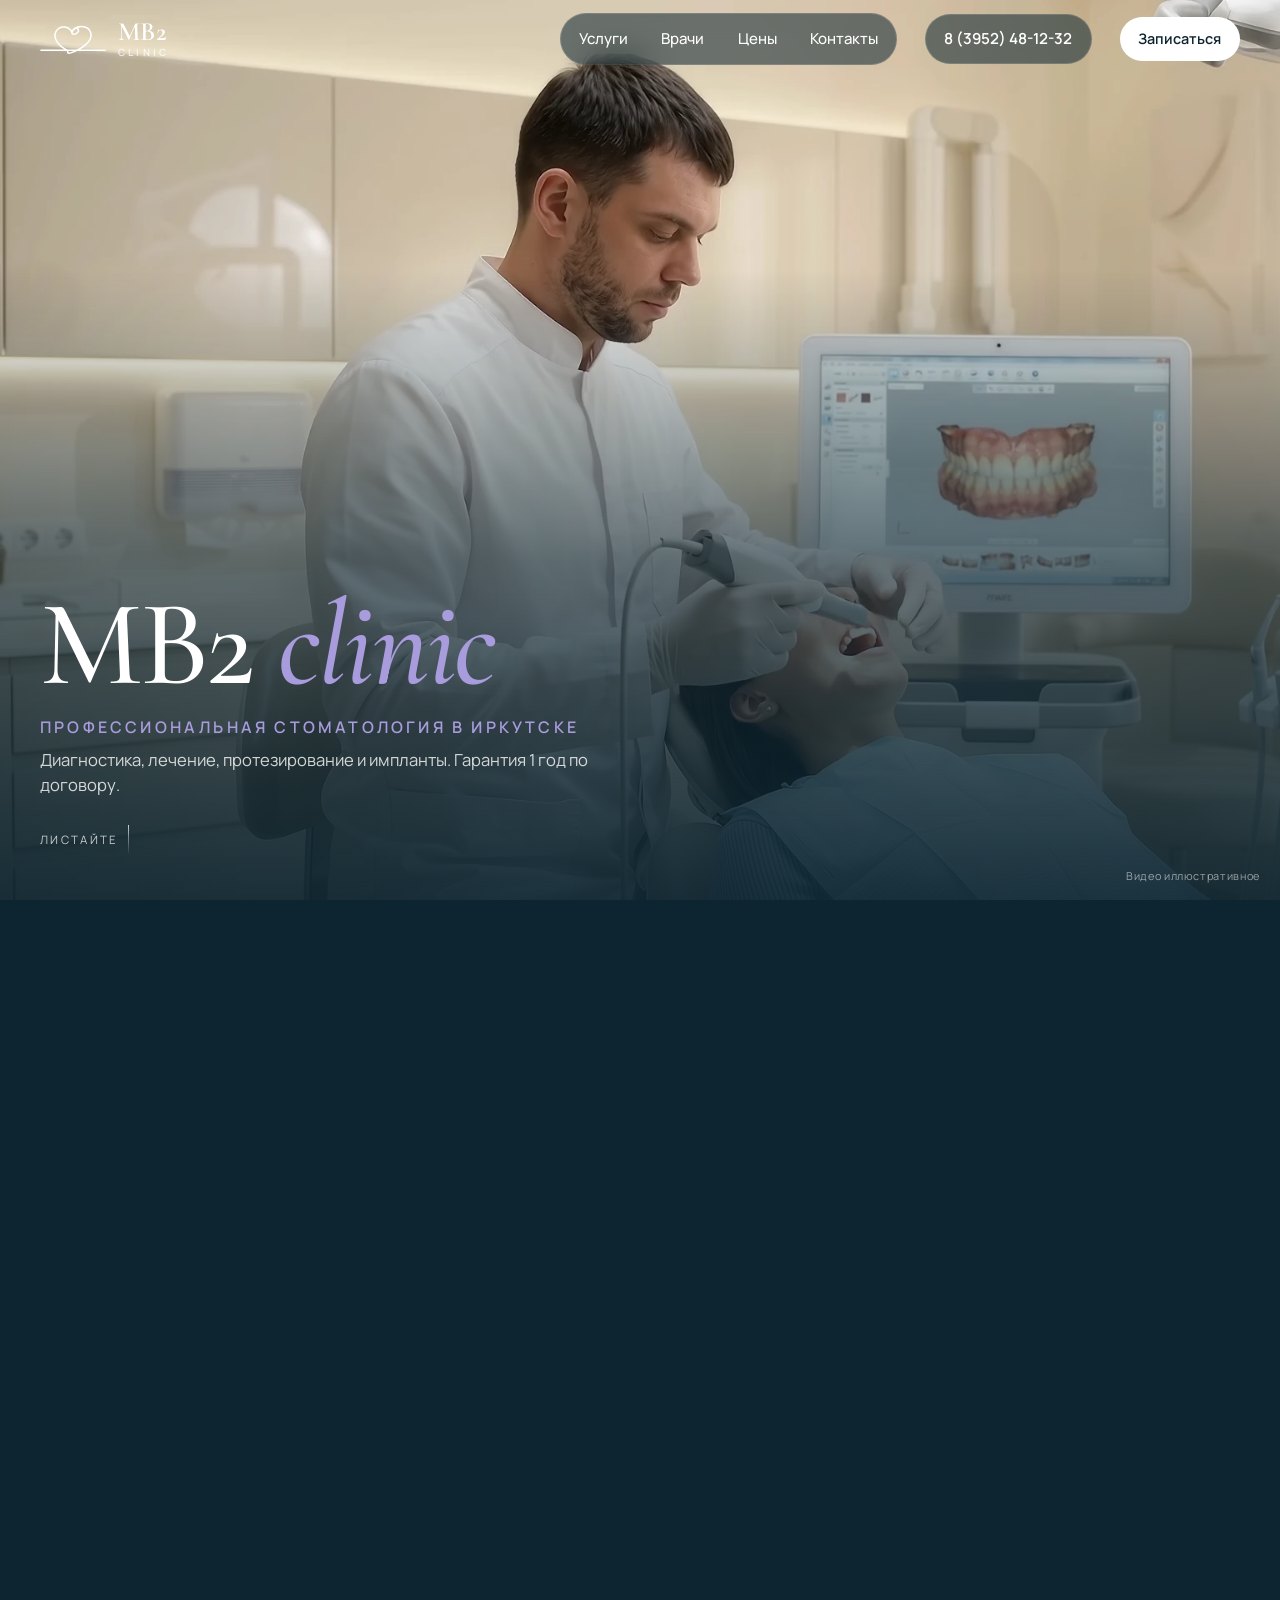
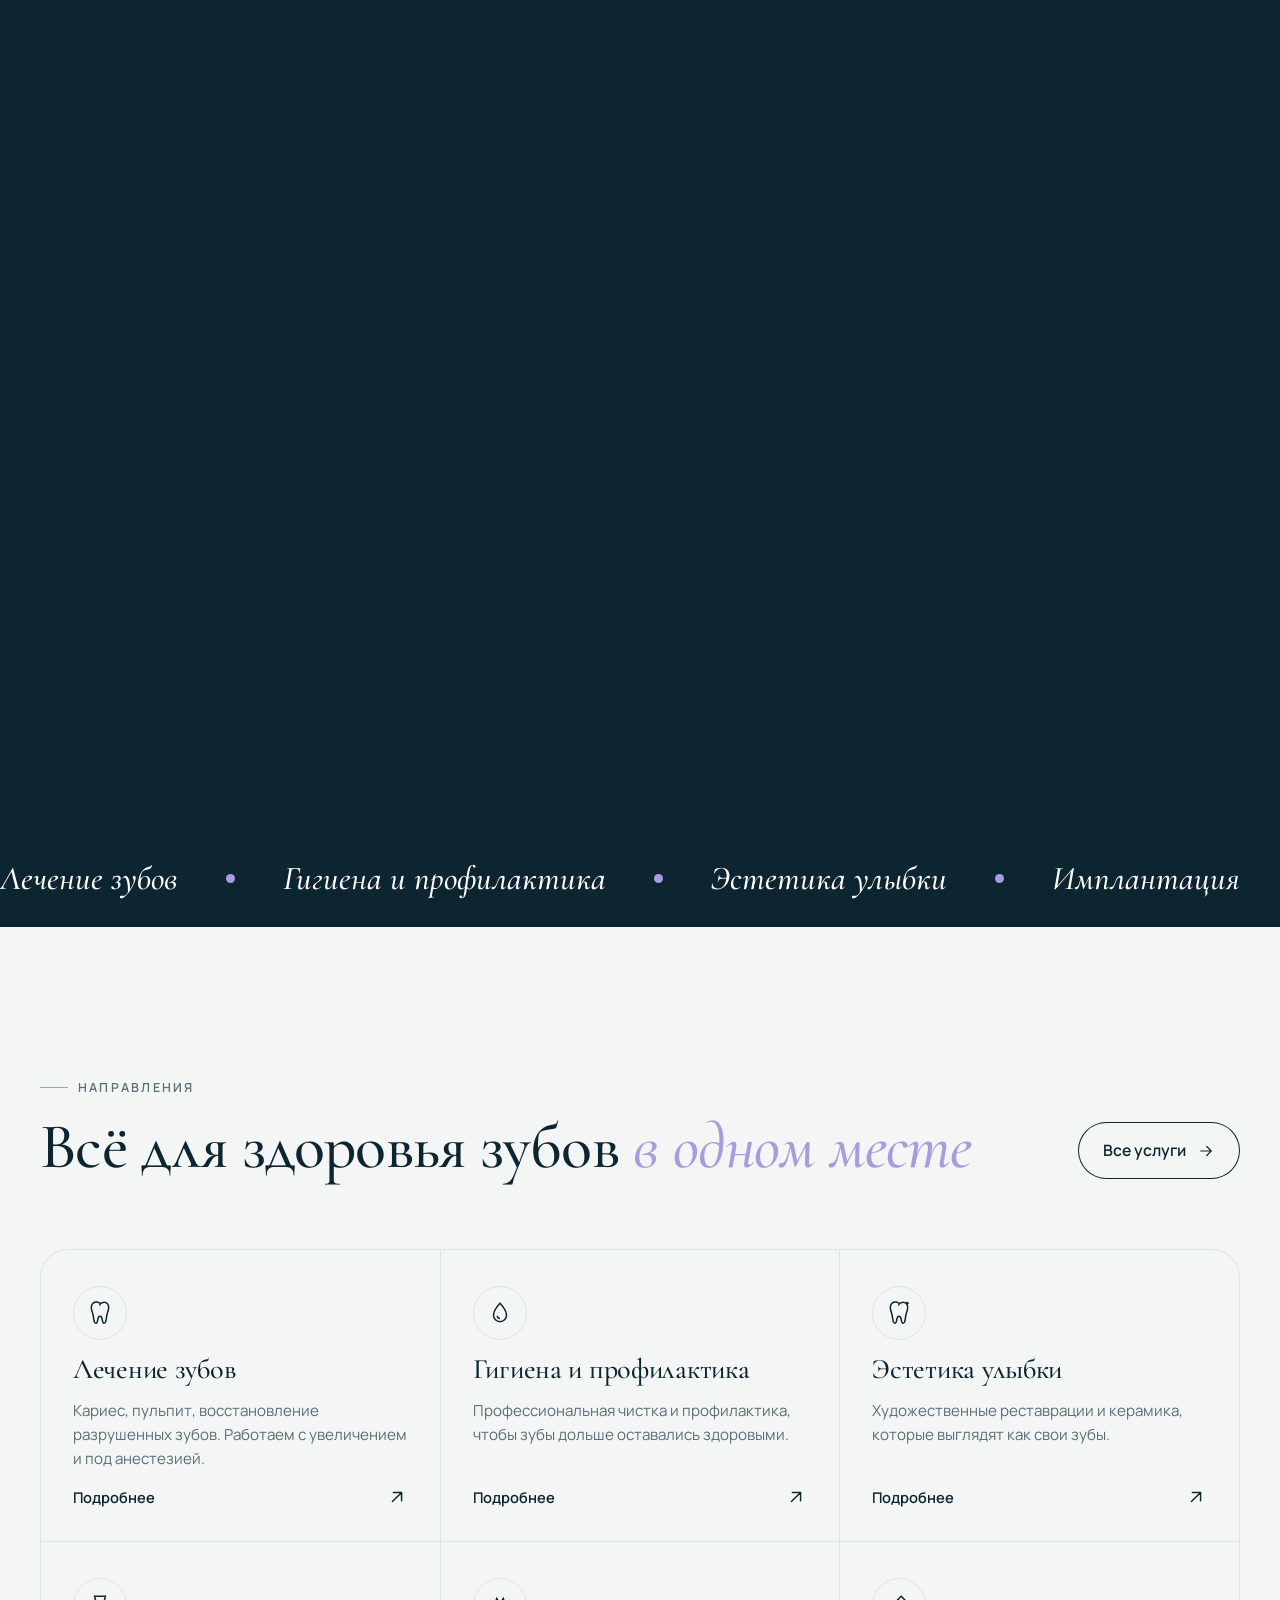
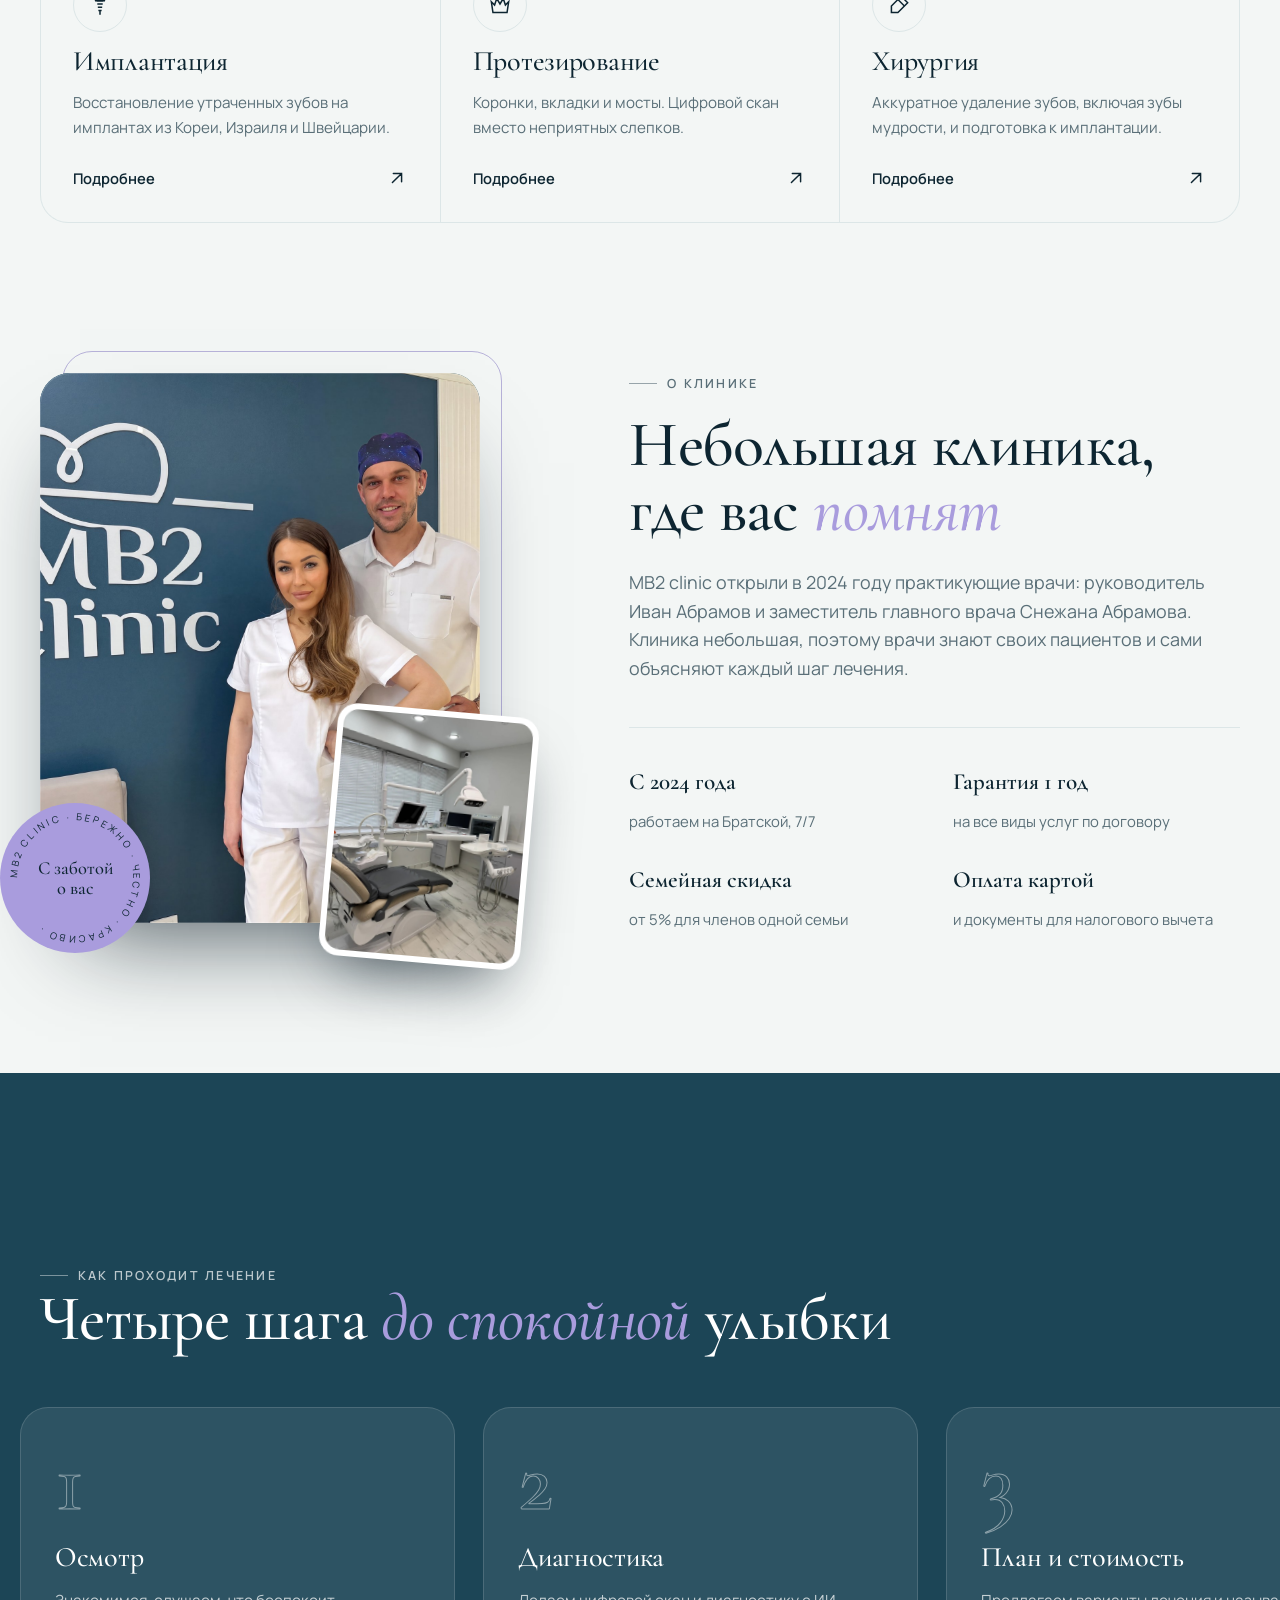
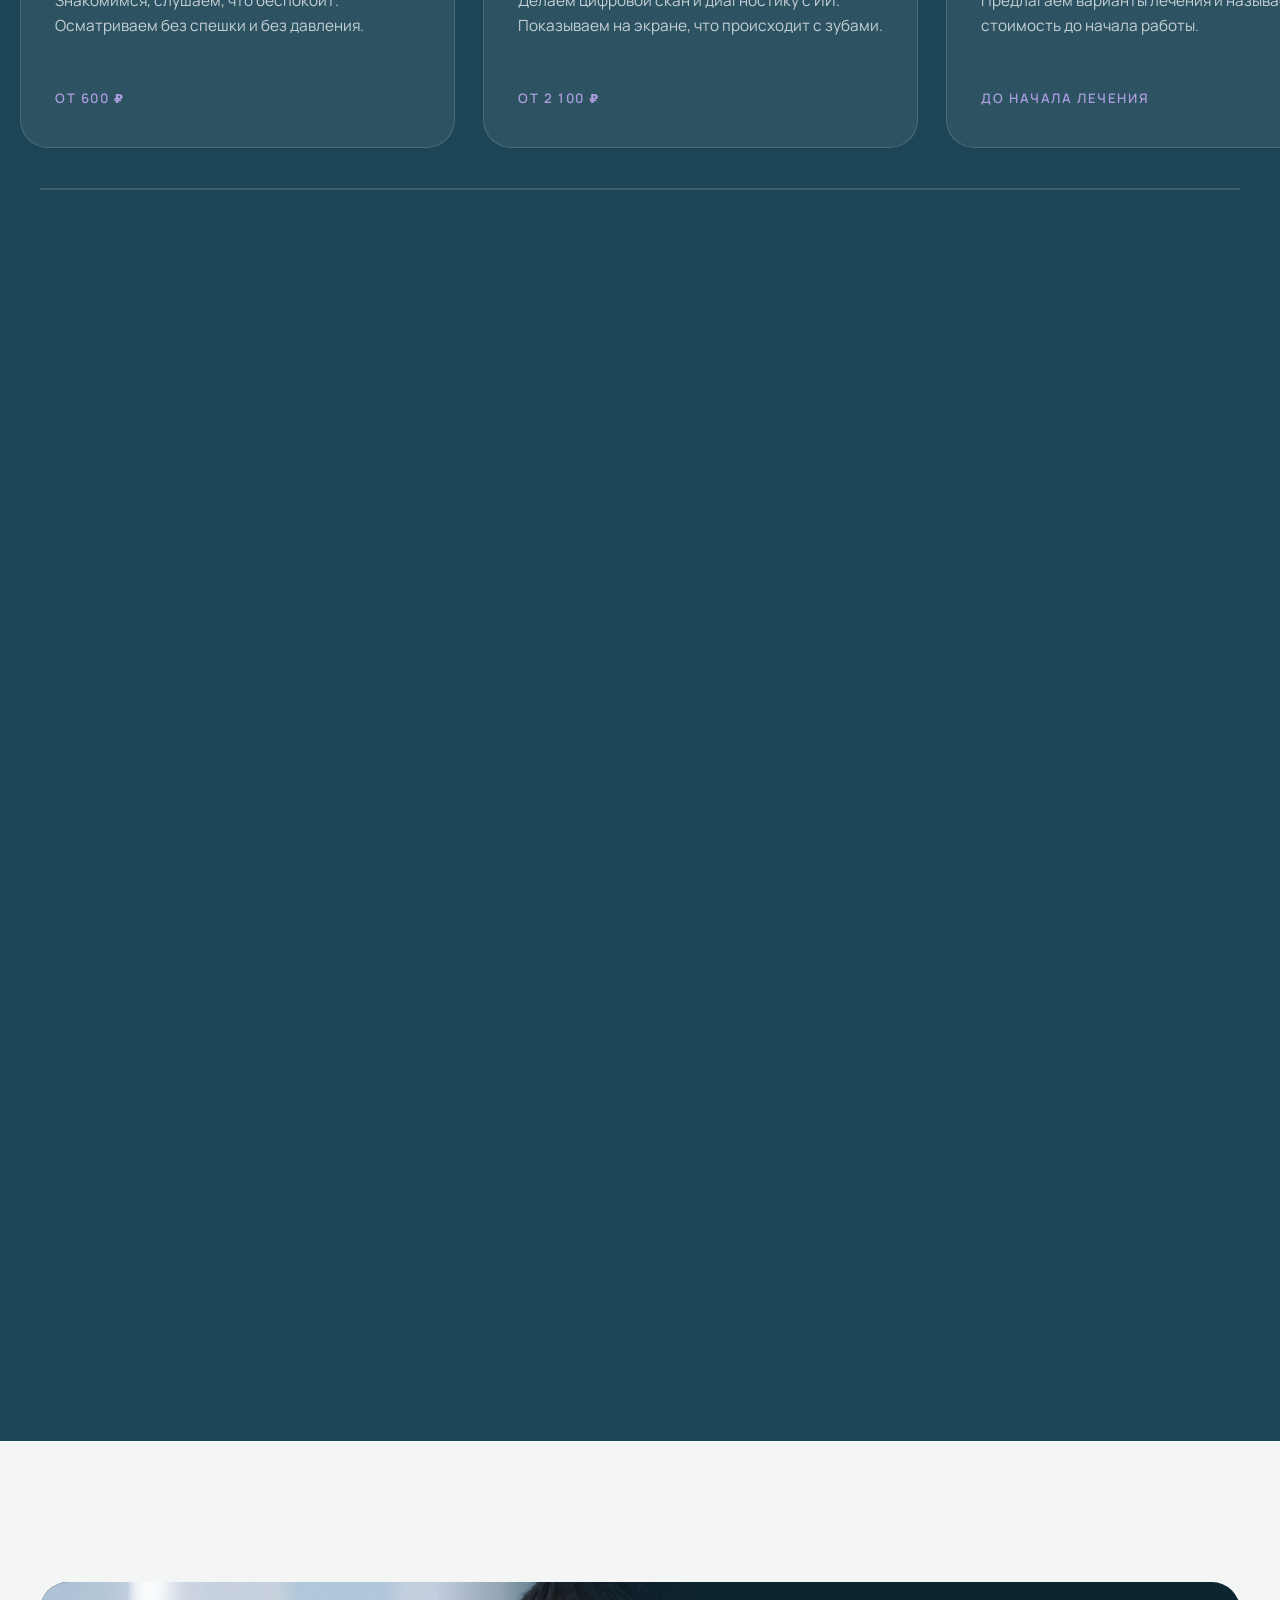
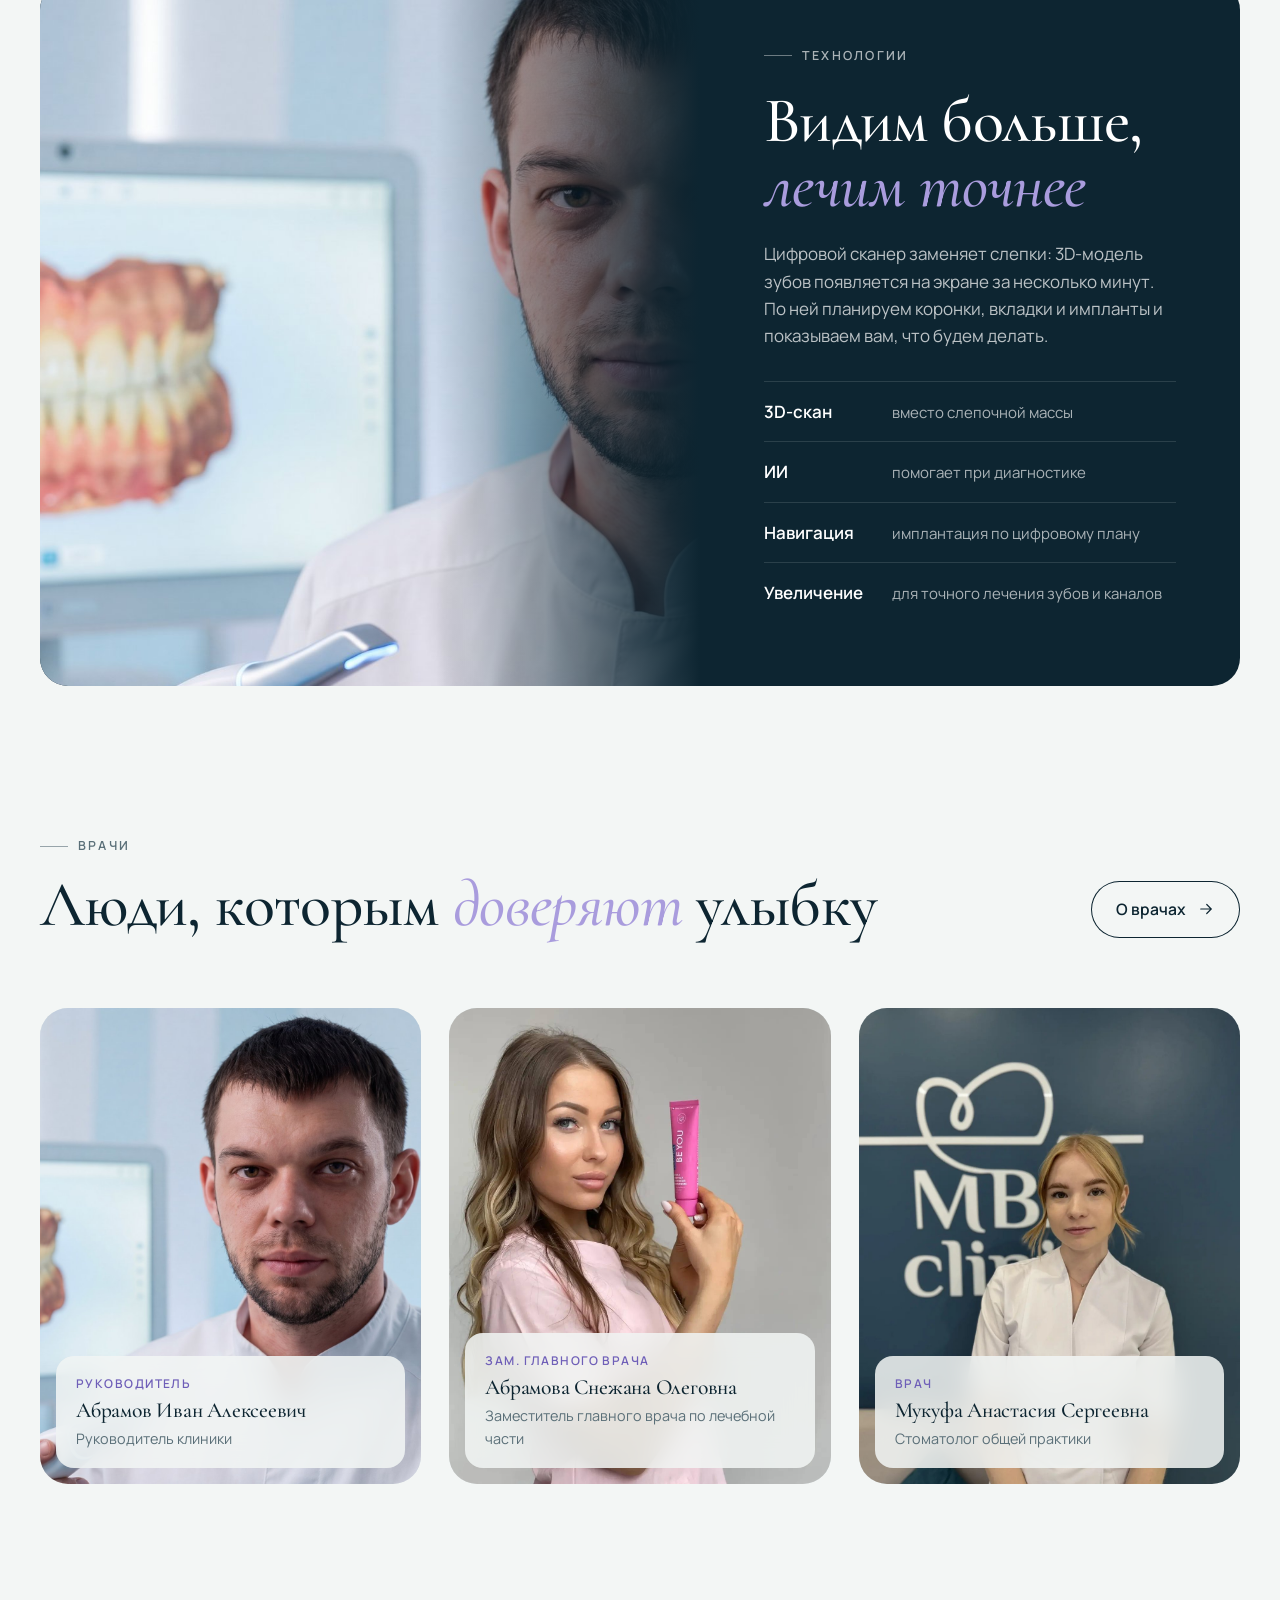
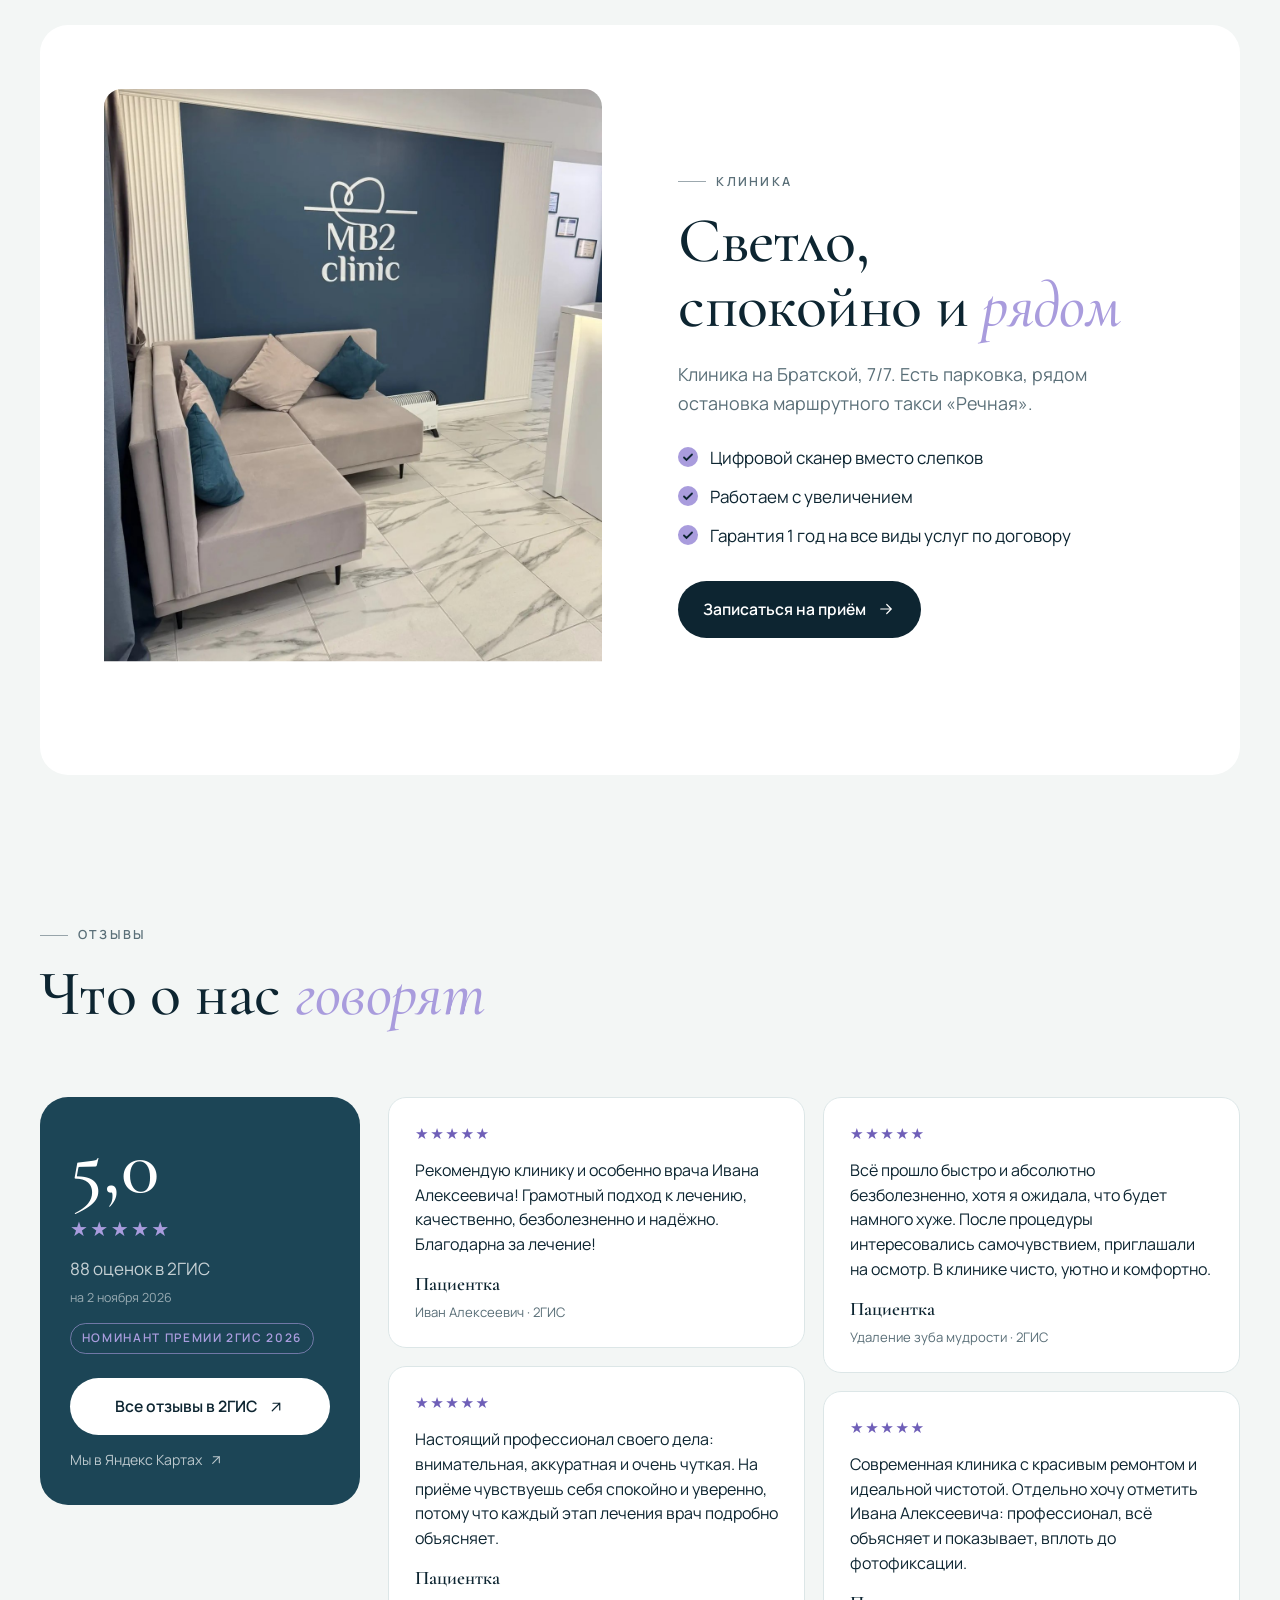
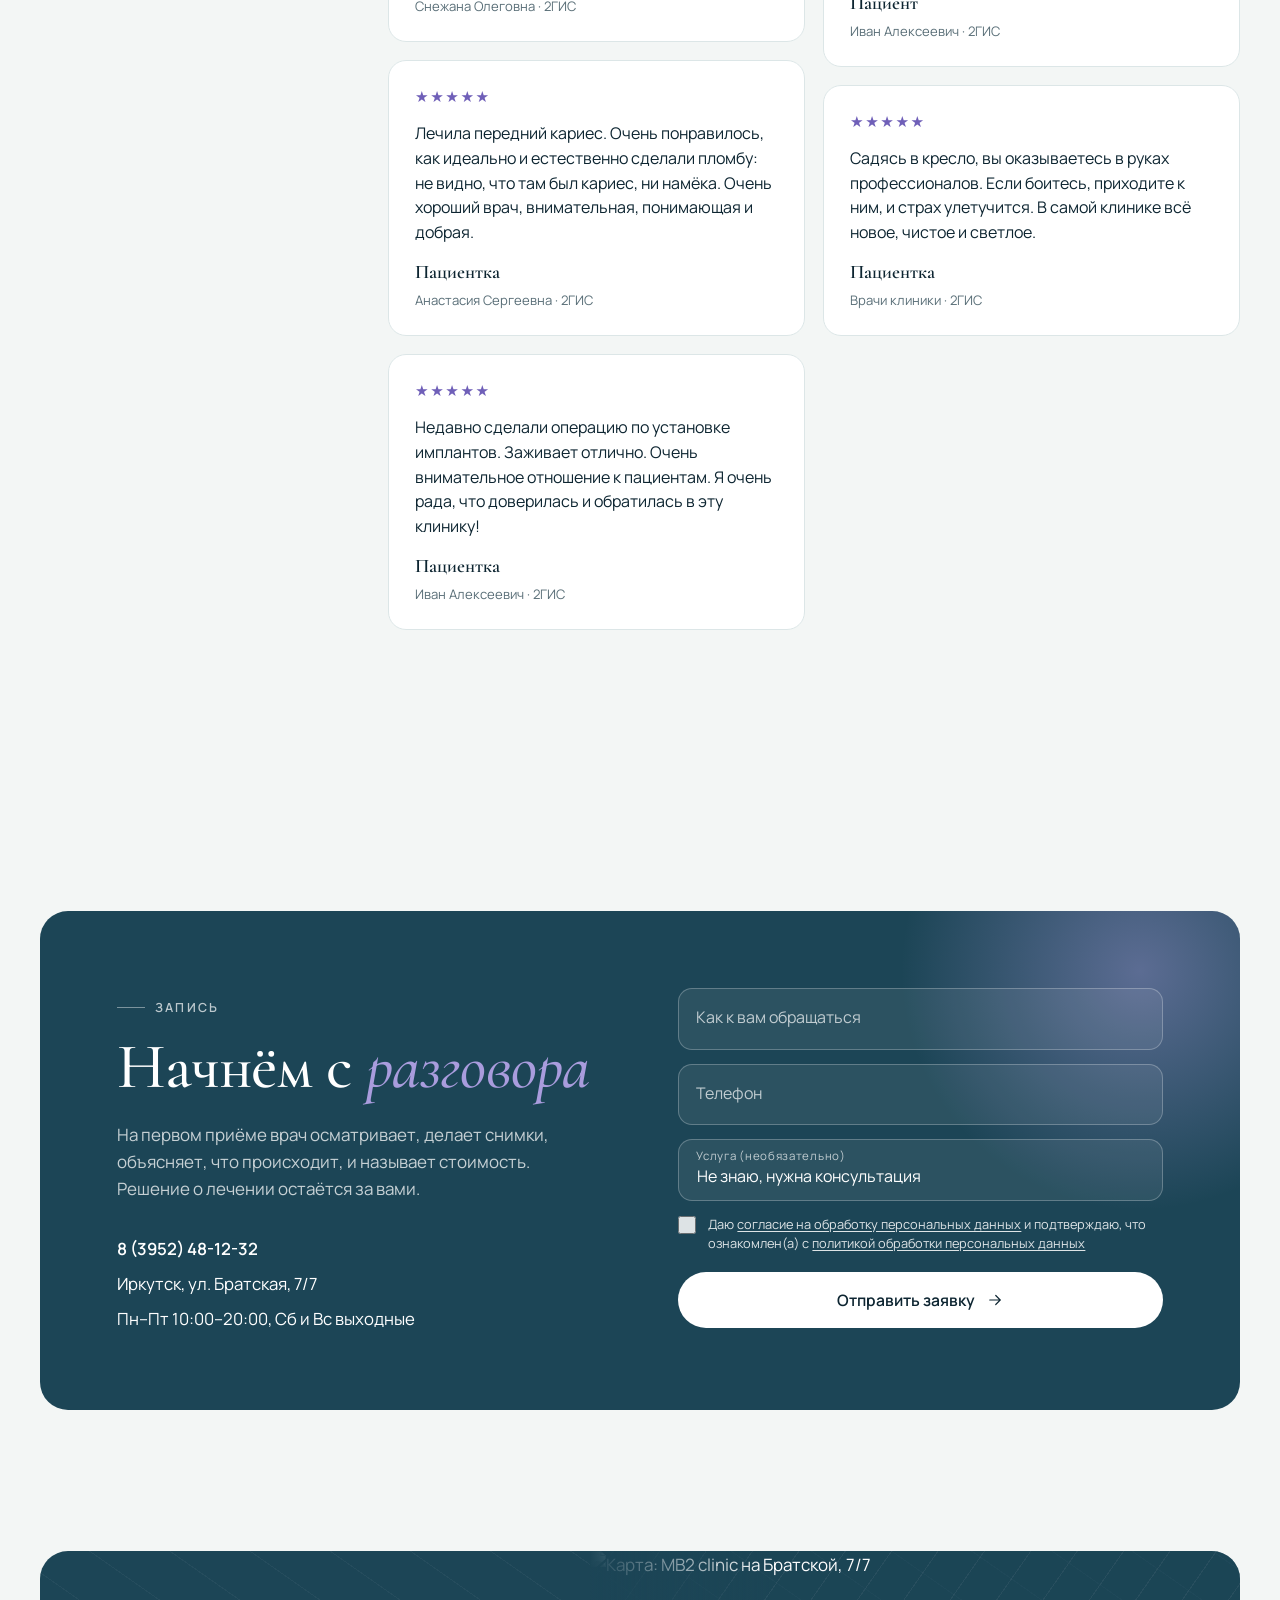
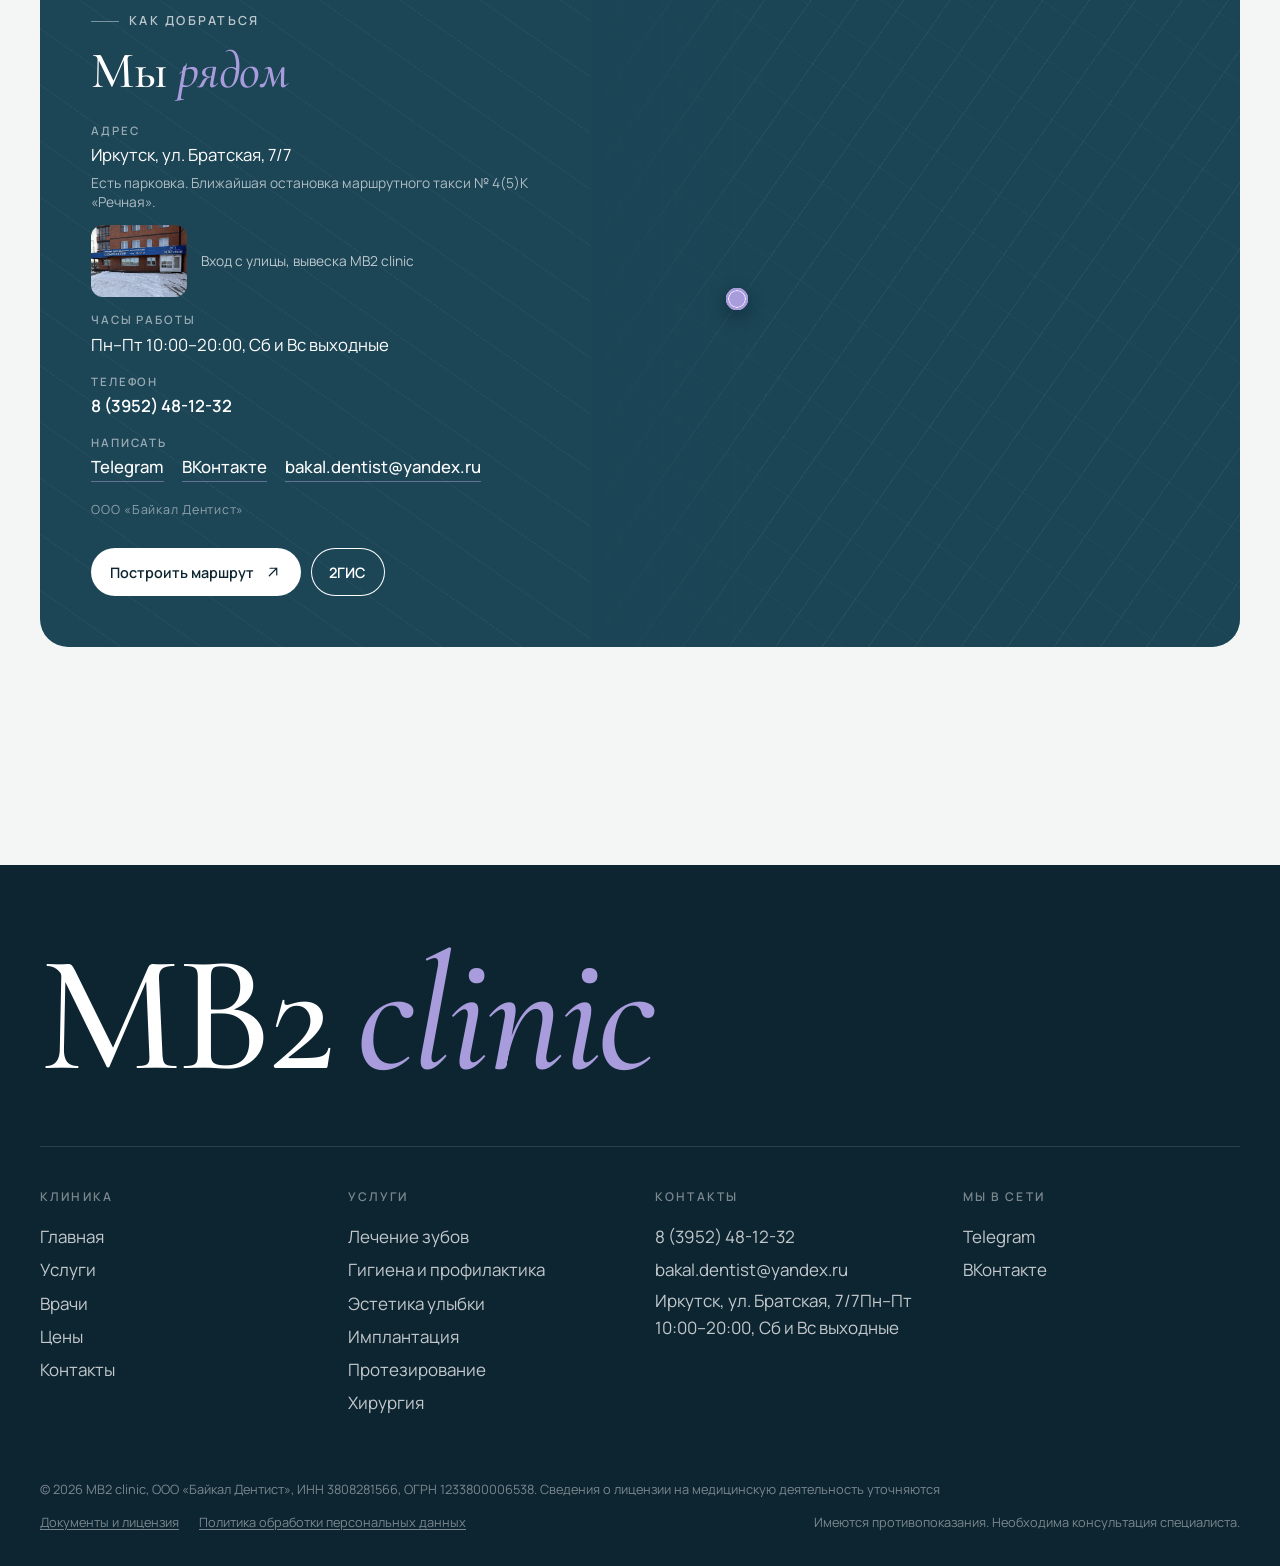
==== index.html @ ff889123 "MB2 clinic: версия для показа" ====
<!doctype html>
<html lang="ru">
<head>
<meta charset="utf-8">
<meta name="viewport" content="width=device-width, initial-scale=1, viewport-fit=cover">
<title>MB2 clinic — стоматология в Иркутске</title>
<meta name="description" content="Стоматология MB2 clinic в Иркутске: лечение, гигиена, эстетика, протезирование и имплантация. Гарантия 1 год, цена до начала лечения."><meta name="robots" content="noindex, nofollow">
<meta property="og:title" content="MB2 clinic — стоматология в Иркутске">
<meta property="og:description" content="Стоматология MB2 clinic в Иркутске: лечение, гигиена, эстетика, протезирование и имплантация. Гарантия 1 год, цена до начала лечения.">
<meta property="og:image" content="img/team.jpg?v=1793037886">
<meta property="og:type" content="website">
<meta name="theme-color" content="#1C4556">
<link rel="icon" href="data:image/svg+xml,%3Csvg xmlns='http://www.w3.org/2000/svg' viewBox='0 0 64 64'%3E%3Crect width='64' height='64' rx='14' fill='%231C4556'/%3E%3Ctext x='32' y='42' font-family='Georgia' font-size='26' fill='white' text-anchor='middle'%3EMB2%3C/text%3E%3C/svg%3E">
<link rel="preload" href="fonts/cormorant-garamond-cyrillic-500-normal.woff2" as="font" type="font/woff2" crossorigin><link rel="preload" href="fonts/manrope-cyrillic-400-normal.woff2" as="font" type="font/woff2" crossorigin>
<link rel="stylesheet" href="css/style.css?v=1793610313">
<script type="application/ld+json">{"@context":"https://schema.org","@type":"Dentist","name":"MB2 clinic","telephone":"8 (3952) 48-12-32","address":{"@type":"PostalAddress","streetAddress":"Иркутск, ул. Братская, 7/7","addressLocality":"Иркутск","addressCountry":"RU"},"openingHours":"Mo-Fr 10:00-20:00","legalName":"Байкал Дентист","image":"img/team.jpg?v=1793037886"}</script>
</head>
<body data-page="index">
<a class="skip" href="#main">К содержимому</a>

<header class="hdr hdr--dark">
 <div class="wrap hdr__in">
  <a class="logo" href="index.html" aria-label="MB2 clinic, на главную"><svg viewBox="0 0 140 72" aria-hidden="true"><path d="M2 60 H58 C40 52 26 34 34 20 C42 6 62 8 68 22 C70 14 76 10 80 14 C84 18 80 26 72 26 C66 26 66 18 72 16 C82 6 104 8 108 24 C112 42 86 58 70 64 C60 68 56 66 60 60 H138"/></svg><b>MB2<small>clinic</small></b></a>
  <nav class="nav" aria-label="Основное меню"><a href="uslugi.html">Услуги</a><a href="vrachi.html">Врачи</a><a href="ceny.html">Цены</a><a href="kontakty.html">Контакты</a></nav>
  <a class="hdr__tel" href="tel:+73952481232">8 (3952) 48-12-32</a>
  <a class="btn" href="#" data-book>Записаться</a>
  <button class="burger" type="button" aria-label="Открыть меню"><span></span></button>
 </div>
</header>
<div class="menu" aria-hidden="true">
 <button class="menu__close" type="button" aria-label="Закрыть меню">×</button>
 <a href="index.html">Главная</a><a href="uslugi.html">Услуги</a><a href="vrachi.html">Врачи</a><a href="ceny.html">Цены</a><a href="kontakty.html">Контакты</a>
 <div class="menu__foot">
  <a href="tel:+73952481232">8 (3952) 48-12-32</a>
  <span>Иркутск, ул. Братская, 7/7</span>
  <a class="btn btn--light" href="#" data-book>Записаться на приём <svg viewBox="0 0 24 24" fill="none" stroke="currentColor" stroke-width="1.6" stroke-linecap="round" aria-hidden="true"><path d="M5 12h14M13 6l6 6-6 6"/></svg></a>
 </div>
</div>

<main id="main">
<section class="scan" aria-label="Первый экран">
 <div class="scan__stage">
  <div class="scan__cam" aria-hidden="true">
   <canvas class="scan__video" data-count="192" data-src="video/f{w}/{n}.webp" data-sizes="1280,1920" style="background-image:url(video/scan-poster.jpg)"></canvas>
   <div class="scan__screen"><div class="scan__mini" inert></div></div>
  </div>
  <div class="scan__intro" aria-hidden="true">
   <div class="wrap">
    <p class="scan__brand">MB2 <em>clinic</em></p>
    <p class="scan__tag">Профессиональная стоматология в Иркутске</p>
    <p class="scan__sub">Диагностика, лечение, протезирование и импланты. Гарантия 1 год по договору.</p>
    <span class="scan__hint">листайте</span>
   </div>
   <span class="scan__note">Видео иллюстративное</span>
  </div>
  <div class="scan__hero">
   <figure class="scan__photo"><img src="img/team-wall-wide-2880.jpg?v=1793030140" srcset="img/team-wall-wide-1600.jpg?v=1793030141 1600w, img/team-wall-wide-2880.jpg?v=1793030140 2880w" sizes="100vw" alt="Врачи MB2 clinic у фирменной стены клиники"></figure>
   <div class="scan__shade" aria-hidden="true"></div>
   <div class="wrap scan__text">
    <ul class="scan__facts" aria-label="Почему MB2 clinic">
     <li><div><i aria-hidden="true"></i><b>Гарантия 1 год</b><span>на все виды услуг по договору</span></div></li>
     <li><div><i aria-hidden="true"></i><b>3D-скан</b><span>вместо слепочной массы</span></div></li>
     <li><div><i aria-hidden="true"></i><b>Диагностика с ИИ</b><span>осмотр и сканирование от 2 100 ₽</span></div></li>
     <li><div><i aria-hidden="true"></i><b>Семейная скидка</b><span>от 5%</span></div></li>
    </ul>
    <span class="eyebrow">Стоматология в Иркутске</span>
    <h1><span class="ln"><span>Улыбаться</span></span><span class="ln"><span><em>легко</em></span></span></h1>
    <p class="lead">Лечим спокойно, под анестезией и в вашем темпе. Объясняем каждый шаг и называем цену до начала работы.</p>
    <div class="hero__cta">
     <a class="btn btn--light" href="#" data-book>Записаться на приём <svg viewBox="0 0 24 24" fill="none" stroke="currentColor" stroke-width="1.6" stroke-linecap="round" aria-hidden="true"><path d="M5 12h14M13 6l6 6-6 6"/></svg></a>
     <a class="btn btn--ghost" href="uslugi.html">Все услуги</a>
    </div>
   </div>
  </div>
 </div>
</section>

<div class="marquee" aria-hidden="true"><div class="marquee__track"><span>Лечение зубов</span><span>Гигиена и профилактика</span><span>Эстетика улыбки</span><span>Имплантация</span><span>Протезирование</span><span>Хирургия</span><span>Лечение зубов</span><span>Гигиена и профилактика</span><span>Эстетика улыбки</span><span>Имплантация</span><span>Протезирование</span><span>Хирургия</span></div></div>

<section class="sec" id="uslugi"><div class="wrap">
 <div class="sec__head">
  <div><span class="eyebrow">Направления</span><h2>Всё для здоровья зубов <em>в одном месте</em></h2></div>
  <a class="btn btn--ghost" href="uslugi.html">Все услуги <svg viewBox="0 0 24 24" fill="none" stroke="currentColor" stroke-width="1.6" stroke-linecap="round" aria-hidden="true"><path d="M5 12h14M13 6l6 6-6 6"/></svg></a>
 </div>
 <div class="dirs" data-reveal><a class="dir" href="uslugi.html#terapia">
   <span class="dir__ic"><svg viewBox="0 0 24 24" aria-hidden="true"><path d="M12 3c-2-1.4-5.4-1.6-7 .6C3.2 6 4 9 5 11.5c.8 2 1 4 1.3 6.5.3 2.2 1.1 3.4 2 3.4 1.2 0 1.5-2 1.8-4 .3-1.5.8-2.4 1.9-2.4s1.6.9 1.9 2.4c.3 2 .6 4 1.8 4 .9 0 1.7-1.2 2-3.4.3-2.5.5-4.5 1.3-6.5 1-2.5 1.8-5.5 0-7.9-1.6-2.2-5-2-7 .4z"/></svg></span>
   <h3>Лечение зубов</h3><p>Кариес, пульпит, восстановление разрушенных зубов. Работаем с увеличением и под анестезией.</p>
   <span class="dir__price">Подробнее <svg viewBox="0 0 24 24" fill="none" stroke="currentColor" stroke-width="1.6" stroke-linecap="round" aria-hidden="true"><path d="M7 17L17 7M8 7h9v9"/></svg></span>
  </a><a class="dir" href="uslugi.html#gigiena">
   <span class="dir__ic"><svg viewBox="0 0 24 24" aria-hidden="true"><path d="M12 3s-6 6.5-6 11a6 6 0 0012 0c0-4.5-6-11-6-11z"/><path d="M9.5 14.5a2.5 2.5 0 002.5 2.5"/></svg></span>
   <h3>Гигиена и профилактика</h3><p>Профессиональная чистка и профилактика, чтобы зубы дольше оставались здоровыми.</p>
   <span class="dir__price">Подробнее <svg viewBox="0 0 24 24" fill="none" stroke="currentColor" stroke-width="1.6" stroke-linecap="round" aria-hidden="true"><path d="M7 17L17 7M8 7h9v9"/></svg></span>
  </a><a class="dir" href="uslugi.html#estetika">
   <span class="dir__ic"><svg viewBox="0 0 24 24" aria-hidden="true"><path d="M12 3c-2-1.4-5.4-1.6-7 .6C3.2 6 4 9 5 11.5c.8 2 1 4 1.3 6.5.3 2.2 1.1 3.4 2 3.4 1.2 0 1.5-2 1.8-4 .3-1.5.8-2.4 1.9-2.4s1.6.9 1.9 2.4c.3 2 .6 4 1.8 4 .9 0 1.7-1.2 2-3.4.3-2.5.5-4.5 1.3-6.5 1-2.5 1.8-5.5 0-7.9-1.6-2.2-5-2-7 .4z"/><path d="M19.5 1.5v3M18 3h3"/></svg></span>
   <h3>Эстетика улыбки</h3><p>Художественные реставрации и керамика, которые выглядят как свои зубы.</p>
   <span class="dir__price">Подробнее <svg viewBox="0 0 24 24" fill="none" stroke="currentColor" stroke-width="1.6" stroke-linecap="round" aria-hidden="true"><path d="M7 17L17 7M8 7h9v9"/></svg></span>
  </a><a class="dir" href="uslugi.html#implant">
   <span class="dir__ic"><svg viewBox="0 0 24 24" aria-hidden="true"><path d="M7 4h10l-1 4H8z"/><path d="M9 8h6M9.5 11h5M10 14h4M10.5 17h3M12 17v4"/></svg></span>
   <h3>Имплантация</h3><p>Восстановление утраченных зубов на имплантах из Кореи, Израиля и Швейцарии.</p>
   <span class="dir__price">Подробнее <svg viewBox="0 0 24 24" fill="none" stroke="currentColor" stroke-width="1.6" stroke-linecap="round" aria-hidden="true"><path d="M7 17L17 7M8 7h9v9"/></svg></span>
  </a><a class="dir" href="uslugi.html#proteze">
   <span class="dir__ic"><svg viewBox="0 0 24 24" aria-hidden="true"><path d="M4 9l3 3 2-6 3 5 3-5 2 6 3-3-1.5 10h-13z"/></svg></span>
   <h3>Протезирование</h3><p>Коронки, вкладки и мосты. Цифровой скан вместо неприятных слепков.</p>
   <span class="dir__price">Подробнее <svg viewBox="0 0 24 24" fill="none" stroke="currentColor" stroke-width="1.6" stroke-linecap="round" aria-hidden="true"><path d="M7 17L17 7M8 7h9v9"/></svg></span>
  </a><a class="dir" href="uslugi.html#surg">
   <span class="dir__ic"><svg viewBox="0 0 24 24" aria-hidden="true"><path d="M14 4l6 6-9 9H5v-6z"/><path d="M11 7l6 6"/></svg></span>
   <h3>Хирургия</h3><p>Аккуратное удаление зубов, включая зубы мудрости, и подготовка к имплантации.</p>
   <span class="dir__price">Подробнее <svg viewBox="0 0 24 24" fill="none" stroke="currentColor" stroke-width="1.6" stroke-linecap="round" aria-hidden="true"><path d="M7 17L17 7M8 7h9v9"/></svg></span>
  </a></div>
</div></section>

<section class="sec" style="padding-top:0"><div class="wrap about">
 <div class="about__img" data-reveal>
  <div class="stack stack--light">
   <span class="stack__frame" aria-hidden="true"></span>
   <figure class="stack__main stack__main--wide" data-parallax><img src="img/team-wall.jpg?v=1793037886" alt="Врачи в холле MB2 clinic" loading="lazy"></figure>
   <figure class="stack__mini stack__mini--right"><img src="img/clinic-cabinet.jpg?v=1793586225" alt="Кабинет MB2 clinic" loading="lazy"></figure>
  </div>
  <div class="about__stamp"><svg viewBox="0 0 150 150" aria-hidden="true"><defs><path id="circ" d="M75 75 m-58 0 a58 58 0 1 1 116 0 a58 58 0 1 1 -116 0"/></defs><text><textPath href="#circ">MB2 clinic · бережно · честно · красиво · </textPath></text></svg>С заботой<br>о вас</div>
 </div>
 <div>
  <span class="eyebrow">О клинике</span>
  <h2>Небольшая клиника, где вас <em>помнят</em></h2>
  <p class="lead">MB2 clinic открыли в 2024 году практикующие врачи: руководитель Иван Абрамов и заместитель главного врача Снежана Абрамова. Клиника небольшая, поэтому врачи знают своих пациентов и сами объясняют каждый шаг лечения.</p>
  <div class="facts">
   <div><b>С 2024 года</b><span>работаем на Братской, 7/7</span></div>
   <div><b>Гарантия 1 год</b><span>на все виды услуг по договору</span></div>
   <div><b>Семейная скидка</b><span>от 5% для членов одной семьи</span></div>
   <div><b>Оплата картой</b><span>и документы для налогового вычета</span></div>
  </div>
 </div>
</div></section>

<section class="path">
 <div class="path__pin">
  <div class="wrap"><span class="eyebrow">Как проходит лечение</span><h2>Четыре шага <em>до спокойной</em> улыбки</h2></div>
  <div class="path__track"><article class="step"><span class="step__n">1</span><h3>Осмотр</h3><p>Знакомимся, слушаем, что беспокоит. Осматриваем без спешки и без давления.</p><span class="step__t">от 600 ₽</span></article><article class="step"><span class="step__n">2</span><h3>Диагностика</h3><p>Делаем цифровой скан и диагностику с ИИ. Показываем на экране, что происходит с зубами.</p><span class="step__t">от 2 100 ₽</span></article><article class="step"><span class="step__n">3</span><h3>План и стоимость</h3><p>Предлагаем варианты лечения и называем стоимость до начала работы.</p><span class="step__t">до начала лечения</span></article><article class="step"><span class="step__n">4</span><h3>Лечение</h3><p>Работаем под анестезией, с перерывами, когда нужно.</p><span class="step__t">гарантия 1 год</span></article><article class="step step--end"><span class="step__n" style="-webkit-text-stroke-color:rgba(13,37,49,.4)">✓</span><h3>Контроль</h3><p>Приглашаем на профилактику раз в полгода, чтобы результат держался годами.</p><a class="btn" href="#" data-book>Записаться <svg viewBox="0 0 24 24" fill="none" stroke="currentColor" stroke-width="1.6" stroke-linecap="round" aria-hidden="true"><path d="M5 12h14M13 6l6 6-6 6"/></svg></a></article></div>
  <p class="swipe-hint" aria-hidden="true">Листайте</p>
  <div class="wrap"><div class="path__bar"><i></i></div></div>
 </div>
</section>

<section class="sec"><div class="wrap">
 <div class="tech" data-reveal>
  <div class="tech__img"><img src="img/doctor-scanner.jpg?v=1793037888" alt="Врач с интраоральным сканером" loading="lazy"></div>
  <div class="tech__body">
   <span class="eyebrow">Технологии</span>
   <h2>Видим больше, <em>лечим точнее</em></h2>
   <p>Цифровой сканер заменяет слепки: 3D-модель зубов появляется на экране за несколько минут. По ней планируем коронки, вкладки и импланты и показываем вам, что будем делать.</p>
   <ul>
    <li><b>3D-скан</b><span>вместо слепочной массы</span></li>
    <li><b>ИИ</b><span>помогает при диагностике</span></li>
    <li><b>Навигация</b><span>имплантация по цифровому плану</span></li>
    <li><b>Увеличение</b><span>для точного лечения зубов и каналов</span></li>
   </ul>
  </div>
 </div>
</div></section>

<section class="sec" style="padding-top:0"><div class="wrap">
 <div class="sec__head">
  <div><span class="eyebrow">Врачи</span><h2>Люди, которым <em>доверяют</em> улыбку</h2></div>
  <a class="btn btn--ghost" href="vrachi.html">О врачах <svg viewBox="0 0 24 24" fill="none" stroke="currentColor" stroke-width="1.6" stroke-linecap="round" aria-hidden="true"><path d="M5 12h14M13 6l6 6-6 6"/></svg></a>
 </div>
 <div class="docs"><a class="doc" href="vrachi.html" data-reveal>
   <img src="img/doctor-scanner.jpg?v=1793037888" style="object-position:78% 30%" alt="Руководитель клиники MB2 clinic" loading="lazy">
   <div class="doc__cap"><div><h3>Абрамов Иван Алексеевич</h3><p>Руководитель клиники</p></div><span class="tag">Руководитель</span></div>
  </a><a class="doc" href="vrachi.html" data-reveal>
   <img src="img/doc-woman-pink.jpg?v=1793079605" style="object-position:40% 25%" alt="Заместитель главного врача по лечебной части MB2 clinic" loading="lazy">
   <div class="doc__cap"><div><h3>Абрамова Снежана Олеговна</h3><p>Заместитель главного врача по лечебной части</p></div><span class="tag">Зам. главного врача</span></div>
  </a><a class="doc" href="vrachi.html" data-reveal>
   <img src="img/doc-mukufa.jpg?v=1793586226" style="object-position:50% 30%" alt="Стоматолог общей практики MB2 clinic" loading="lazy">
   <div class="doc__cap"><div><h3>Мукуфа Анастасия Сергеевна</h3><p>Стоматолог общей практики</p></div><span class="tag">Врач</span></div>
  </a></div>
 <p class="swipe-hint" aria-hidden="true">Листайте</p>
</div></section>

<section class="sec" style="padding-top:0"><div class="wrap">
 <div class="kids" data-reveal="kids">
  <div class="kids__img" data-parallax><img src="img/clinic-lounge.jpg?v=1793586225" style="object-position:50% 55%" alt="Ресепшен и зона ожидания MB2 clinic у фирменной стены" loading="lazy"></div>
  <div>
   <span class="eyebrow">Клиника</span>
   <h2>Светло, спокойно и <em>рядом</em></h2>
   <p class="lead">Клиника на Братской, 7/7. Есть парковка, рядом остановка маршрутного такси «Речная».</p>
   <ul><li>Цифровой сканер вместо слепков</li><li>Работаем с увеличением</li><li>Гарантия 1 год на все виды услуг по договору</li></ul>
   <a class="btn" href="#" data-book>Записаться на приём <svg viewBox="0 0 24 24" fill="none" stroke="currentColor" stroke-width="1.6" stroke-linecap="round" aria-hidden="true"><path d="M5 12h14M13 6l6 6-6 6"/></svg></a>
  </div>
 </div>
</div></section>

<section class="sec" style="padding-top:0" id="otzyvy"><div class="wrap">
 <div class="sec__head"><div><span class="eyebrow">Отзывы</span><h2>Что о нас <em>говорят</em></h2></div></div>
 <div class="reviews2">
  <div class="rating" data-reveal>
   <span class="rating__score">5,0</span>
   <span class="stars" aria-label="5 из 5">★★★★★</span>
   <p>88 оценок в 2ГИС<br><small>на 2 ноября 2026</small></p>
   <span class="rating__badge">Номинант премии 2ГИС 2026</span>
   <a class="btn btn--light" href="https://2gis.ru/irkutsk/firm/70000001096872859/tab/reviews" target="_blank" rel="noopener">Все отзывы в 2ГИС <svg viewBox="0 0 24 24" fill="none" stroke="currentColor" stroke-width="1.6" stroke-linecap="round" aria-hidden="true"><path d="M7 17L17 7M8 7h9v9"/></svg></a>
   <a class="rating__ya" href="https://yandex.ru/maps/63/irkutsk/?text=%D0%98%D1%80%D0%BA%D1%83%D1%82%D1%81%D0%BA%2C%20%D0%91%D1%80%D0%B0%D1%82%D1%81%D0%BA%D0%B0%D1%8F%207%2F7" target="_blank" rel="noopener">Мы в Яндекс Картах <svg viewBox="0 0 24 24" fill="none" stroke="currentColor" stroke-width="1.6" stroke-linecap="round" aria-hidden="true"><path d="M7 17L17 7M8 7h9v9"/></svg></a>
  </div>
  <div><div class="reviews2__list" data-reveal="kids"><figure class="review">
    <span class="stars" aria-label="5 из 5">★★★★★</span>
    <blockquote>Рекомендую клинику и особенно врача Ивана Алексеевича! Грамотный подход к лечению, качественно, безболезненно и надёжно. Благодарна за лечение!</blockquote>
    <figcaption><b>Пациентка</b><span>Иван Алексеевич · 2ГИС</span></figcaption>
   </figure><figure class="review">
    <span class="stars" aria-label="5 из 5">★★★★★</span>
    <blockquote>Настоящий профессионал своего дела: внимательная, аккуратная и очень чуткая. На приёме чувствуешь себя спокойно и уверенно, потому что каждый этап лечения врач подробно объясняет.</blockquote>
    <figcaption><b>Пациентка</b><span>Снежана Олеговна · 2ГИС</span></figcaption>
   </figure><figure class="review">
    <span class="stars" aria-label="5 из 5">★★★★★</span>
    <blockquote>Лечила передний кариес. Очень понравилось, как идеально и естественно сделали пломбу: не видно, что там был кариес, ни намёка. Очень хороший врач, внимательная, понимающая и добрая.</blockquote>
    <figcaption><b>Пациентка</b><span>Анастасия Сергеевна · 2ГИС</span></figcaption>
   </figure><figure class="review">
    <span class="stars" aria-label="5 из 5">★★★★★</span>
    <blockquote>Недавно сделали операцию по установке имплантов. Заживает отлично. Очень внимательное отношение к пациентам. Я очень рада, что доверилась и обратилась в эту клинику!</blockquote>
    <figcaption><b>Пациентка</b><span>Иван Алексеевич · 2ГИС</span></figcaption>
   </figure><figure class="review">
    <span class="stars" aria-label="5 из 5">★★★★★</span>
    <blockquote>Всё прошло быстро и абсолютно безболезненно, хотя я ожидала, что будет намного хуже. После процедуры интересовались самочувствием, приглашали на осмотр. В клинике чисто, уютно и комфортно.</blockquote>
    <figcaption><b>Пациентка</b><span>Удаление зуба мудрости · 2ГИС</span></figcaption>
   </figure><figure class="review">
    <span class="stars" aria-label="5 из 5">★★★★★</span>
    <blockquote>Современная клиника с красивым ремонтом и идеальной чистотой. Отдельно хочу отметить Ивана Алексеевича: профессионал, всё объясняет и показывает, вплоть до фотофиксации.</blockquote>
    <figcaption><b>Пациент</b><span>Иван Алексеевич · 2ГИС</span></figcaption>
   </figure><figure class="review">
    <span class="stars" aria-label="5 из 5">★★★★★</span>
    <blockquote>Садясь в кресло, вы оказываетесь в руках профессионалов. Если боитесь, приходите к ним, и страх улетучится. В самой клинике всё новое, чистое и светлое.</blockquote>
    <figcaption><b>Пациентка</b><span>Врачи клиники · 2ГИС</span></figcaption>
   </figure></div><p class="swipe-hint" aria-hidden="true">Листайте</p></div>
 </div>
</div></section>

<section class="sec" id="zapis"><div class="wrap">
 <div class="book" data-reveal>
  <div>
   <span class="eyebrow">Запись</span>
   <h2>Начнём с <em>разговора</em></h2>
   <p>На первом приёме врач осматривает, делает снимки, объясняет, что происходит, и называет стоимость. Решение о лечении остаётся за вами.</p>
   <div class="book__contacts">
    <a href="tel:+73952481232">8 (3952) 48-12-32</a>
    <span>Иркутск, ул. Братская, 7/7</span>
    <span>Пн–Пт 10:00–20:00, Сб и Вс выходные</span>
   </div>
  </div>
  <div><form class="form" novalidate data-endpoint="">
  <div class="field"><input id="b-name" name="name" placeholder=" " autocomplete="name" required><label for="b-name">Как к вам обращаться</label></div>
  <div class="field"><input id="b-phone" name="phone" class="phone" type="tel" inputmode="tel" placeholder=" " autocomplete="tel" required><label for="b-phone">Телефон</label></div>
  <div class="field"><select id="b-svc" name="service"><option value="">Не знаю, нужна консультация</option><option>Лечение зубов</option><option>Гигиена и профилактика</option><option>Эстетика улыбки</option><option>Имплантация</option><option>Протезирование</option><option>Хирургия</option></select><label for="b-svc">Услуга (необязательно)</label></div>
  <label class="consent"><input type="checkbox" name="consent" value="да" required><span>Даю <a href="soglasie.html" target="_blank">согласие на обработку персональных данных</a> и подтверждаю, что ознакомлен(а) с <a href="politika.html" target="_blank">политикой обработки персональных данных</a></span></label>
  <button class="btn btn--light" type="submit">Отправить заявку <svg viewBox="0 0 24 24" fill="none" stroke="currentColor" stroke-width="1.6" stroke-linecap="round" aria-hidden="true"><path d="M5 12h14M13 6l6 6-6 6"/></svg></button>
 </form>
 <div class="done" role="status"><svg viewBox="0 0 64 64"><circle cx="32" cy="32" r="30"/><path d="M20 33l8 8 16-17"/></svg><h3>Заявка у нас</h3><p>Администратор перезвонит в течение 30 минут в рабочее время и подберёт удобный день.</p></div></div>
 </div>
</div></section>
<section class="sec where" aria-labelledby="where-h"><div class="wrap">
 <div class="where__box" data-reveal>
  <div class="where__map"><img src="https://static-maps.yandex.ru/1.x/?ll=104.35488,52.28957&z=16&size=650,450&scale=2&l=map&lang=ru_RU" alt="Карта: MB2 clinic на Братской, 7/7" loading="lazy" width="1300" height="900"><span class="where__pin" aria-hidden="true"><i></i></span></div>
  <div class="where__card">
   <span class="eyebrow">Как добраться</span>
   <h2 id="where-h">Мы <em>рядом</em></h2>
   <dl>
    <div><dt>Адрес</dt><dd>Иркутск, ул. Братская, 7/7<small class="where__note">Есть парковка. Ближайшая остановка маршрутного такси № 4(5)К «Речная».</small></dd></div>
    <div class="where__facade"><img src="img/clinic-facade.jpg?v=1793586225" alt="Вход в MB2 clinic с вывеской" loading="lazy"><span>Вход с улицы, вывеска MB2 clinic</span></div>
    <div><dt>Часы работы</dt><dd>Пн–Пт 10:00–20:00, Сб и Вс выходные</dd></div>
    <div><dt>Телефон</dt><dd><a href="tel:+73952481232">8 (3952) 48-12-32</a></dd></div>
    <div><dt>Написать</dt><dd class="where__links"><a href="https://t.me/baikaldentist" target="_blank" rel="noopener">Telegram</a><a href="https://vk.com/mb2clinic" target="_blank" rel="noopener">ВКонтакте</a><a href="mailto:bakal.dentist@yandex.ru">bakal.dentist@yandex.ru</a></dd></div>
   </dl>
   <p class="where__legal">ООО «Байкал Дентист»</p>
   <div class="where__btns">
    <a class="btn btn--light" href="https://yandex.ru/maps/?rtext=~52.28957%2C104.35488&rtt=auto" target="_blank" rel="noopener">Построить маршрут <svg viewBox="0 0 24 24" fill="none" stroke="currentColor" stroke-width="1.6" stroke-linecap="round" aria-hidden="true"><path d="M7 17L17 7M8 7h9v9"/></svg></a>
    <a class="btn btn--ghost" href="https://2gis.ru/irkutsk/firm/70000001096872859" target="_blank" rel="noopener">2ГИС</a>
   </div>
  </div>
 </div>
</div></section>
</main>
<footer class="ftr">
 <div class="wrap">
  <div class="ftr__big">MB2 <em>clinic</em></div>
  <div class="ftr__grid">
   <div><h4>Клиника</h4><a href="index.html">Главная</a><a href="uslugi.html">Услуги</a><a href="vrachi.html">Врачи</a><a href="ceny.html">Цены</a><a href="kontakty.html">Контакты</a></div>
   <div><h4>Услуги</h4><a href="uslugi.html#terapia">Лечение зубов</a><a href="uslugi.html#gigiena">Гигиена и профилактика</a><a href="uslugi.html#estetika">Эстетика улыбки</a><a href="uslugi.html#implant">Имплантация</a><a href="uslugi.html#proteze">Протезирование</a><a href="uslugi.html#surg">Хирургия</a></div>
   <div><h4>Контакты</h4><a href="tel:+73952481232">8 (3952) 48-12-32</a><a href="mailto:bakal.dentist@yandex.ru">bakal.dentist@yandex.ru</a><span>Иркутск, ул. Братская, 7/7</span><span>Пн–Пт 10:00–20:00, Сб и Вс выходные</span></div>
   <div><h4>Мы в сети</h4><a href="https://t.me/baikaldentist" target="_blank" rel="noopener">Telegram</a><a href="https://vk.com/mb2clinic" target="_blank" rel="noopener">ВКонтакте</a></div>
  </div>
  <div class="ftr__low"><span>© 2026 MB2 clinic, ООО «Байкал Дентист», ИНН 3808281566, ОГРН 1233800006538. Сведения о лицензии на медицинскую деятельность уточняются</span><span class="ftr__docs"><a href="dokumenty.html">Документы и лицензия</a><a href="politika.html">Политика обработки персональных данных</a></span><span>Имеются противопоказания. Необходима консультация специалиста.</span></div>
 </div>
</footer>
<div class="modal" id="book-modal" aria-hidden="true" role="dialog" aria-modal="true" aria-labelledby="bm-title">
 <div class="modal__bg" data-close></div>
 <div class="modal__box">
  <button class="modal__x" type="button" data-close aria-label="Закрыть">×</button>
  <h3 id="bm-title">Запись на приём</h3>
  <p>Оставьте номер: администратор перезвонит в течение 30 минут в рабочее время. Или позвоните сами: <b>8 (3952) 48-12-32</b></p>
  <div><form class="form" novalidate data-endpoint="">
  <div class="field"><input id="m-name" name="name" placeholder=" " autocomplete="name" required><label for="m-name">Как к вам обращаться</label></div>
  <div class="field"><input id="m-phone" name="phone" class="phone" type="tel" inputmode="tel" placeholder=" " autocomplete="tel" required><label for="m-phone">Телефон</label></div>
  <div class="field"><select id="m-svc" name="service"><option value="">Не знаю, нужна консультация</option><option>Лечение зубов</option><option>Гигиена и профилактика</option><option>Эстетика улыбки</option><option>Имплантация</option><option>Протезирование</option><option>Хирургия</option></select><label for="m-svc">Услуга (необязательно)</label></div>
  <label class="consent"><input type="checkbox" name="consent" value="да" required><span>Даю <a href="soglasie.html" target="_blank">согласие на обработку персональных данных</a> и подтверждаю, что ознакомлен(а) с <a href="politika.html" target="_blank">политикой обработки персональных данных</a></span></label>
  <button class="btn btn--light" type="submit">Отправить заявку <svg viewBox="0 0 24 24" fill="none" stroke="currentColor" stroke-width="1.6" stroke-linecap="round" aria-hidden="true"><path d="M5 12h14M13 6l6 6-6 6"/></svg></button>
 </form>
 <div class="done" role="status"><svg viewBox="0 0 64 64"><circle cx="32" cy="32" r="30"/><path d="M20 33l8 8 16-17"/></svg><h3>Заявка у нас</h3><p>Администратор перезвонит в течение 30 минут в рабочее время и подберёт удобный день.</p></div></div>
 </div>
</div>
<script src="js/vendor/gsap.min.js"></script>
<script src="js/vendor/ScrollTrigger.min.js"></script>
<script src="js/vendor/lenis.min.js"></script>
<script src="js/main.js?v=1793588996"></script>
</body>
</html>
---- css/style.css ----
@font-face{font-family:'Cormorant Garamond';font-style:normal;font-weight:500;font-display:swap;src:url(../fonts/cormorant-garamond-cyrillic-500-normal.woff2) format('woff2');unicode-range:U+0301,U+0400-045F,U+0490-0491,U+04B0-04B1,U+2116}
@font-face{font-family:'Cormorant Garamond';font-style:normal;font-weight:500;font-display:swap;src:url(../fonts/cormorant-garamond-latin-500-normal.woff2) format('woff2');unicode-range:U+0000-00FF,U+0131,U+0152-0153,U+02BB-02BC,U+02C6,U+02DA,U+02DC,U+0304,U+0308,U+0329,U+2000-206F,U+20AC,U+2122,U+2191,U+2193,U+2212,U+2215,U+FEFF,U+FFFD}
@font-face{font-family:'Cormorant Garamond';font-style:italic;font-weight:500;font-display:swap;src:url(../fonts/cormorant-garamond-cyrillic-500-italic.woff2) format('woff2');unicode-range:U+0301,U+0400-045F,U+0490-0491,U+04B0-04B1,U+2116}
@font-face{font-family:'Cormorant Garamond';font-style:italic;font-weight:500;font-display:swap;src:url(../fonts/cormorant-garamond-latin-500-italic.woff2) format('woff2');unicode-range:U+0000-00FF,U+0131,U+0152-0153,U+02BB-02BC,U+02C6,U+02DA,U+02DC,U+0304,U+0308,U+0329,U+2000-206F,U+20AC,U+2122,U+2191,U+2193,U+2212,U+2215,U+FEFF,U+FFFD}
@font-face{font-family:'Cormorant Garamond';font-style:normal;font-weight:600;font-display:swap;src:url(../fonts/cormorant-garamond-cyrillic-600-normal.woff2) format('woff2');unicode-range:U+0301,U+0400-045F,U+0490-0491,U+04B0-04B1,U+2116}
@font-face{font-family:'Cormorant Garamond';font-style:normal;font-weight:600;font-display:swap;src:url(../fonts/cormorant-garamond-latin-600-normal.woff2) format('woff2');unicode-range:U+0000-00FF,U+0131,U+0152-0153,U+02BB-02BC,U+02C6,U+02DA,U+02DC,U+0304,U+0308,U+0329,U+2000-206F,U+20AC,U+2122,U+2191,U+2193,U+2212,U+2215,U+FEFF,U+FFFD}
@font-face{font-family:'Cormorant Garamond';font-style:italic;font-weight:600;font-display:swap;src:url(../fonts/cormorant-garamond-cyrillic-600-italic.woff2) format('woff2');unicode-range:U+0301,U+0400-045F,U+0490-0491,U+04B0-04B1,U+2116}
@font-face{font-family:'Cormorant Garamond';font-style:italic;font-weight:600;font-display:swap;src:url(../fonts/cormorant-garamond-latin-600-italic.woff2) format('woff2');unicode-range:U+0000-00FF,U+0131,U+0152-0153,U+02BB-02BC,U+02C6,U+02DA,U+02DC,U+0304,U+0308,U+0329,U+2000-206F,U+20AC,U+2122,U+2191,U+2193,U+2212,U+2215,U+FEFF,U+FFFD}
@font-face{font-family:'Manrope';font-style:normal;font-weight:400;font-display:swap;src:url(../fonts/manrope-cyrillic-400-normal.woff2) format('woff2');unicode-range:U+0301,U+0400-045F,U+0490-0491,U+04B0-04B1,U+2116}
@font-face{font-family:'Manrope';font-style:normal;font-weight:400;font-display:swap;src:url(../fonts/manrope-latin-400-normal.woff2) format('woff2');unicode-range:U+0000-00FF,U+0131,U+0152-0153,U+02BB-02BC,U+02C6,U+02DA,U+02DC,U+0304,U+0308,U+0329,U+2000-206F,U+20AC,U+2122,U+2191,U+2193,U+2212,U+2215,U+FEFF,U+FFFD}
@font-face{font-family:'Manrope';font-style:normal;font-weight:500;font-display:swap;src:url(../fonts/manrope-cyrillic-500-normal.woff2) format('woff2');unicode-range:U+0301,U+0400-045F,U+0490-0491,U+04B0-04B1,U+2116}
@font-face{font-family:'Manrope';font-style:normal;font-weight:500;font-display:swap;src:url(../fonts/manrope-latin-500-normal.woff2) format('woff2');unicode-range:U+0000-00FF,U+0131,U+0152-0153,U+02BB-02BC,U+02C6,U+02DA,U+02DC,U+0304,U+0308,U+0329,U+2000-206F,U+20AC,U+2122,U+2191,U+2193,U+2212,U+2215,U+FEFF,U+FFFD}
@font-face{font-family:'Manrope';font-style:normal;font-weight:600;font-display:swap;src:url(../fonts/manrope-cyrillic-600-normal.woff2) format('woff2');unicode-range:U+0301,U+0400-045F,U+0490-0491,U+04B0-04B1,U+2116}
@font-face{font-family:'Manrope';font-style:normal;font-weight:600;font-display:swap;src:url(../fonts/manrope-latin-600-normal.woff2) format('woff2');unicode-range:U+0000-00FF,U+0131,U+0152-0153,U+02BB-02BC,U+02C6,U+02DA,U+02DC,U+0304,U+0308,U+0329,U+2000-206F,U+20AC,U+2122,U+2191,U+2193,U+2212,U+2215,U+FEFF,U+FFFD}
@font-face{font-family:'Manrope';font-style:normal;font-weight:700;font-display:swap;src:url(../fonts/manrope-cyrillic-700-normal.woff2) format('woff2');unicode-range:U+0301,U+0400-045F,U+0490-0491,U+04B0-04B1,U+2116}
@font-face{font-family:'Manrope';font-style:normal;font-weight:700;font-display:swap;src:url(../fonts/manrope-latin-700-normal.woff2) format('woff2');unicode-range:U+0000-00FF,U+0131,U+0152-0153,U+02BB-02BC,U+02C6,U+02DA,U+02DC,U+0304,U+0308,U+0329,U+2000-206F,U+20AC,U+2122,U+2191,U+2193,U+2212,U+2215,U+FEFF,U+FFFD}
/* MB2 clinic — фирменная петроль-стена клиники + фарфорово-белый, лиловый акцент из окантовки формы.
   Сетка: широкие асимметричные блоки, арки как мотив (форма зуба и проёма). */
:root{
  --petrol:#1C4556;      /* стена клиники */
  --petrol-2:#24566A;
  --ink:#0D2531;         /* текст */
  --porcelain:#F3F6F5;   /* фон */
  --enamel:#FFFFFF;
  --mist:#DCE6E7;        /* линии, подложки */
  --muted:#5A6F78;
  --lilac:#A99CDD;       /* акцент */
  --lilac-ink:#6F5FB8;
  --glass:rgba(255,255,255,.08);
  --f-display:"Cormorant Garamond","Cormorant",Georgia,"Times New Roman",serif;
  --f-body:"Manrope",system-ui,-apple-system,"Segoe UI",Roboto,Arial,sans-serif;
  --r-lg:28px; --r-md:18px;
  --gutter:max(20px, env(safe-area-inset-left,0px));
  --max:1240px;
  --ease:cubic-bezier(.22,.8,.2,1);
}
*,*::before,*::after{box-sizing:border-box}
html{-webkit-text-size-adjust:100%}
html.lenis,html.lenis body{height:auto}
.lenis.lenis-smooth{scroll-behavior:auto!important}
body{margin:0;background:var(--porcelain);color:var(--ink);font-family:var(--f-body);font-size:17px;line-height:1.6;-webkit-font-smoothing:antialiased;overflow-x:hidden}
img{max-width:100%;display:block;height:auto}
a{color:inherit}
button{font:inherit;color:inherit}
:focus-visible{outline:2px solid var(--lilac);outline-offset:3px;border-radius:6px}
h1,h2,h3{font-family:var(--f-display);font-weight:500;line-height:1.02;letter-spacing:-.01em;margin:0;text-wrap:balance}
h1{font-size:clamp(3rem,8.4vw,7.4rem)}
h2{font-size:clamp(2.3rem,5vw,4.2rem)}
h3{font-size:clamp(1.5rem,2.2vw,1.9rem);line-height:1.1}
em{font-style:italic;color:var(--lilac)}
p{margin:0}
.wrap{max-width:var(--max);margin:0 auto;padding-left:var(--gutter);padding-right:max(20px, env(safe-area-inset-right,0px))}
.eyebrow{font-size:.78rem;letter-spacing:.18em;text-transform:uppercase;font-weight:600;color:var(--muted);display:inline-flex;align-items:center;gap:.8em}
.eyebrow::before{content:"";width:28px;height:1px;background:currentColor;opacity:.6}
.lead{font-size:clamp(1.05rem,1.4vw,1.2rem);color:var(--muted);max-width:36em}
.skip{position:absolute;left:-999px;top:0}
.skip:focus{left:16px;top:16px;z-index:100;background:var(--enamel);padding:8px 14px;border-radius:8px}

/* ---------- кнопки ---------- */
.btn{--bg:var(--ink);--fg:var(--enamel);display:inline-flex;align-items:center;gap:.7em;padding:1em 1.6em;border-radius:999px;border:0;background:var(--bg);color:var(--fg);font-weight:600;font-size:.98rem;text-decoration:none;cursor:pointer;position:relative;overflow:hidden;isolation:isolate;transition:transform .4s var(--ease)}
.btn::after{content:"";position:absolute;inset:0;background:var(--lilac);transform:translateY(101%);border-radius:inherit;transition:transform .5s var(--ease);z-index:-1}
.btn:hover::after{transform:none}
.btn:hover{color:var(--ink)}
.btn svg{width:18px;height:18px;transition:transform .4s var(--ease)}
.btn:hover svg{transform:translateX(4px)}
.btn--light{--bg:var(--enamel);--fg:var(--ink)}
.btn--ghost{--bg:transparent;--fg:currentColor;box-shadow:inset 0 0 0 1px currentColor}
.btn--ghost:hover{box-shadow:inset 0 0 0 1px var(--lilac)}

/* ---------- шапка ---------- */
.hdr{position:fixed;inset:0 0 auto;z-index:50;padding-top:env(safe-area-inset-top,0px);transition:background .4s,box-shadow .4s,color .4s,transform .5s var(--ease)}
.hdr__in{display:flex;align-items:center;gap:28px;height:78px}
.hdr--dark{color:var(--enamel)}
.hdr.is-solid{background:rgba(243,246,245,.82);backdrop-filter:blur(16px) saturate(1.4);-webkit-backdrop-filter:blur(16px) saturate(1.4);color:var(--ink);box-shadow:0 1px 0 var(--mist)}
.hdr.is-hidden{transform:translateY(-100%)}
.logo{display:flex;align-items:center;gap:12px;text-decoration:none;flex-shrink:0}
.logo svg{width:66px;height:auto;overflow:visible}
.logo svg path{fill:none;stroke:currentColor;stroke-width:3.2;stroke-linecap:round;stroke-linejoin:round}
.logo b{font-family:var(--f-display);font-weight:600;font-size:1.65rem;line-height:.9;letter-spacing:.01em}
.logo b small{display:block;font-family:var(--f-body);font-size:.62rem;letter-spacing:.32em;text-transform:uppercase;font-weight:600;opacity:.75;margin-top:4px}
.nav{display:flex;gap:6px;margin-left:auto}
.nav a{text-decoration:none;font-size:.94rem;font-weight:500;padding:.5em .9em;border-radius:999px;transition:background .3s}
.nav a:hover,.nav a[aria-current="page"]{background:rgba(127,150,160,.16)}
.hdr__tel{font-weight:600;text-decoration:none;font-size:.95rem;white-space:nowrap}
.hdr .btn{padding:.75em 1.3em;font-size:.9rem}
.hdr--dark:not(.is-solid) .btn{--bg:var(--enamel);--fg:var(--ink)}
.burger{display:none;margin-left:auto;width:46px;height:46px;border-radius:50%;border:1px solid currentColor;background:none;cursor:pointer;place-items:center}
.burger span{display:block;width:18px;height:1.5px;background:currentColor;position:relative}
.burger span::before,.burger span::after{content:"";position:absolute;left:0;width:100%;height:100%;background:currentColor;transition:transform .3s}
.burger span::before{top:-6px}.burger span::after{top:6px}
.menu{position:fixed;inset:0;z-index:60;background:var(--petrol);color:var(--enamel);padding:calc(100px + env(safe-area-inset-top,0px)) var(--gutter) 40px;display:flex;flex-direction:column;gap:6px;clip-path:circle(0 at calc(100% - 44px) 40px);transition:clip-path .7s var(--ease);visibility:hidden}
.menu.is-open{clip-path:circle(150% at calc(100% - 44px) 40px);visibility:visible}
.menu a{font-family:var(--f-display);font-size:2.6rem;text-decoration:none;line-height:1.2}
.menu__close{position:absolute;right:max(16px,env(safe-area-inset-right,0px));top:calc(16px + env(safe-area-inset-top,0px));width:46px;height:46px;border-radius:50%;border:1px solid currentColor;background:none;color:inherit;font-size:1.4rem;cursor:pointer}
.menu__foot{margin-top:auto;display:grid;gap:12px;font-size:1rem}
@media (max-width:1060px){.nav,.hdr__tel{display:none}.burger{display:grid}.hdr__in>.btn{display:none}}

/* ---------- HERO ---------- */
.hero{position:relative;background:var(--petrol);color:var(--enamel);overflow:hidden;min-height:min(100svh,980px);display:flex;align-items:flex-end;padding:140px 0 0}
.hero canvas{position:absolute;inset:0;width:100%;height:100%;z-index:0}
.hero__grain{position:absolute;inset:0;z-index:1;opacity:.12;mix-blend-mode:overlay;background-image:url("data:image/svg+xml,%3Csvg xmlns='http://www.w3.org/2000/svg' width='160' height='160'%3E%3Cfilter id='n'%3E%3CfeTurbulence type='fractalNoise' baseFrequency='.9' numOctaves='2'/%3E%3C/filter%3E%3Crect width='100%25' height='100%25' filter='url(%23n)'/%3E%3C/svg%3E")}
.hero__line{position:absolute;left:0;right:0;top:46%;z-index:2;width:100%;height:auto;pointer-events:none;opacity:.55}
.hero__line path{fill:none;stroke:var(--enamel);stroke-width:1.4;stroke-linecap:round}
.hero__grid{position:relative;z-index:3;display:grid;grid-template-columns:1.15fr .85fr;gap:40px;align-items:end;width:100%}
.hero__text{padding-bottom:clamp(48px,8vw,110px)}
.hero .eyebrow{color:rgba(255,255,255,.72)}
.hero h1{margin:22px 0 28px}
.hero h1 .ln{display:block;overflow:hidden;padding-bottom:.06em}
.hero h1 .ln>span{display:inline-block}
.hero .lead{color:rgba(255,255,255,.78)}
.hero__cta{display:flex;flex-wrap:wrap;gap:14px;margin-top:36px;align-items:center}
.hero__cta .btn--ghost{color:var(--enamel)}
.hero__media{position:relative;align-self:end;justify-self:end;width:min(100%,470px)}
.arch{border-radius:999px 999px 0 0;overflow:hidden;aspect-ratio:3/4;max-width:100%;position:relative;background:var(--petrol-2)}
.arch img{width:100%;height:115%;object-fit:cover;object-position:50% 10%}
.chip{position:absolute;display:flex;gap:12px;align-items:center;padding:14px 18px;border-radius:18px;background:rgba(255,255,255,.12);backdrop-filter:blur(14px);-webkit-backdrop-filter:blur(14px);border:1px solid rgba(255,255,255,.22);color:var(--enamel);font-size:.86rem;line-height:1.3;box-shadow:0 20px 40px rgba(5,25,35,.25)}
.chip i{width:38px;height:38px;border-radius:50%;background:var(--lilac);display:grid;place-items:center;flex-shrink:0;color:var(--ink);font-style:normal}
.chip i svg{width:20px;height:20px}
.chip--a{left:-60px;top:28%}
.chip--b{right:-24px;bottom:16%}
.hero__scroll{position:absolute;z-index:3;left:50%;bottom:24px;transform:translateX(-50%);font-size:.72rem;letter-spacing:.2em;text-transform:uppercase;opacity:.6;display:flex;flex-direction:column;align-items:center;gap:8px}
.hero__scroll::after{content:"";width:1px;height:38px;background:linear-gradient(currentColor,transparent);animation:drip 2s infinite}
@keyframes drip{0%{transform:scaleY(0);transform-origin:top}50%{transform:scaleY(1);transform-origin:top}51%{transform-origin:bottom}100%{transform:scaleY(0);transform-origin:bottom}}
@media (max-width:860px){
  .hero{padding-top:110px;min-height:auto}
  .hero__grid{grid-template-columns:1fr}
  .hero__text{padding-bottom:10px}
  .hero__media{justify-self:center;width:min(86%,400px)}
  .chip--a{left:-14px;top:auto;bottom:34%}.chip--b{right:-10px;bottom:8%}
  .hero__scroll{display:none}
}

/* ---------- бегущая строка ---------- */
.marquee{background:var(--ink);color:var(--enamel);overflow:hidden;padding:22px 0;white-space:nowrap}
.marquee__track{display:inline-flex;gap:48px;animation:mq 38s linear infinite;font-family:var(--f-display);font-size:clamp(1.5rem,2.6vw,2.2rem);font-style:italic}
.marquee__track span{display:inline-flex;align-items:center;gap:48px}
.marquee__track span::after{content:"";width:9px;height:9px;border-radius:50%;background:var(--lilac)}
@keyframes mq{to{transform:translateX(-50%)}}

/* ---------- секции ---------- */
.sec{padding-block:clamp(80px,11vw,150px)}
.sec__head{display:grid;grid-template-columns:1fr auto;gap:24px 40px;align-items:end;margin-bottom:clamp(40px,6vw,70px)}
.sec__head h2{margin-top:16px}
@media (max-width:760px){.sec__head{grid-template-columns:1fr}}

/* направления */
.dirs{display:grid;grid-template-columns:repeat(3,1fr);gap:1px;background:var(--mist);border:1px solid var(--mist);border-radius:var(--r-lg);overflow:hidden}
.dir{background:var(--porcelain);padding:36px 32px 32px;display:flex;flex-direction:column;gap:14px;text-decoration:none;position:relative;min-height:280px;transition:background .5s var(--ease),color .5s}
.dir__ic{width:54px;height:54px;border-radius:50%;border:1px solid var(--mist);display:grid;place-items:center;transition:border-color .5s,background .5s}
.dir__ic svg{width:26px;height:26px;stroke:currentColor;fill:none;stroke-width:1.4}
.dir p{color:var(--muted);font-size:.95rem;transition:color .5s}
.dir__price{margin-top:auto;display:flex;justify-content:space-between;align-items:center;font-weight:600;font-size:.92rem}
.dir__price svg{width:22px;height:22px;transition:transform .5s var(--ease)}
.dir:hover{background:var(--petrol);color:var(--enamel)}
.dir:hover p{color:rgba(255,255,255,.7)}
.dir:hover .dir__ic{border-color:var(--lilac);background:var(--lilac);color:var(--ink)}
.dir:hover .dir__price svg{transform:rotate(-45deg)}
@media (max-width:980px){.dirs{grid-template-columns:repeat(2,1fr)}}
@media (max-width:620px){.dirs{grid-template-columns:1fr}.dir{min-height:0}}

/* о клинике */
.about{display:grid;grid-template-columns:.9fr 1.1fr;gap:clamp(40px,7vw,110px);align-items:center}
.about__img{position:relative}
.about__img .arch{aspect-ratio:4/5}
.about__stamp{position:absolute;right:-30px;bottom:40px;width:150px;height:150px;border-radius:50%;background:var(--lilac);color:var(--ink);display:grid;place-items:center;text-align:center;font-family:var(--f-display);font-size:1.15rem;line-height:1.1;padding:20px}
.about__stamp svg{position:absolute;inset:0;width:100%;height:100%;animation:spin 22s linear infinite}
.about__stamp text{font-family:var(--f-body);font-size:9.5px;letter-spacing:.28em;text-transform:uppercase;fill:var(--ink)}
@keyframes spin{to{transform:rotate(360deg)}}
.about h2{margin:18px 0 26px}
.facts{display:grid;grid-template-columns:1fr 1fr;gap:28px 36px;margin-top:44px;padding-top:36px;border-top:1px solid var(--mist)}
.facts b{display:block;font-family:var(--f-display);font-size:1.45rem;font-weight:600;margin-bottom:6px}
.facts span{font-size:.93rem;color:var(--muted)}
@media (max-width:860px){.about{grid-template-columns:1fr}.about__img{max-width:440px}.about__stamp{right:-6px;width:124px;height:124px;font-size:1rem}}

/* путь пациента — горизонтальный скролл */
.path{background:var(--petrol);color:var(--enamel);overflow:hidden}
.path .eyebrow{color:rgba(255,255,255,.7)}
.path__pin{min-height:100svh;display:flex;flex-direction:column;justify-content:center;padding-block:90px}
.path__track{display:flex;gap:28px;margin-top:56px;padding-left:var(--gutter);will-change:transform}
.step{flex:0 0 clamp(290px,34vw,440px);border-radius:var(--r-lg);padding:38px 34px;background:var(--glass);border:1px solid rgba(255,255,255,.14);display:flex;flex-direction:column;gap:16px;min-height:340px;position:relative;overflow:hidden}
.step__n{font-family:var(--f-display);font-size:5.5rem;line-height:.8;color:transparent;-webkit-text-stroke:1px rgba(255,255,255,.45)}
.step p{color:rgba(255,255,255,.72);font-size:.96rem}
.step__t{margin-top:auto;font-size:.82rem;letter-spacing:.12em;text-transform:uppercase;color:var(--lilac);font-weight:600}
.step--end{background:var(--lilac);color:var(--ink);border:0}
.step--end p{color:var(--ink);opacity:.8}
.path__bar{height:2px;background:rgba(255,255,255,.14);margin-top:40px;border-radius:2px;overflow:hidden}
.path__bar i{display:block;height:100%;width:100%;background:var(--lilac);transform-origin:left;transform:scaleX(0)}
@media (max-width:760px){.path__pin{min-height:0}.path__track{flex-direction:column;padding-right:max(20px,env(safe-area-inset-right,0px))}.step{flex-basis:auto;min-height:0}.path__bar{display:none}}

/* технологии */
.tech{background:var(--ink);color:var(--enamel);border-radius:var(--r-lg);overflow:hidden;display:grid;grid-template-columns:1.1fr .9fr;min-height:560px}
.tech__img{position:relative;overflow:hidden}
.tech__img img{width:100%;height:100%;object-fit:cover;object-position:60% 30%;transform:scale(1.1)}
.tech__img::after{content:"";position:absolute;inset:0;background:linear-gradient(90deg,transparent 60%,var(--ink))}
.tech__body{padding:clamp(36px,5vw,70px);display:flex;flex-direction:column;justify-content:center;gap:22px}
.tech .eyebrow{color:rgba(255,255,255,.65)}
.tech__body>p{color:rgba(255,255,255,.72)}
.tech ul{list-style:none;padding:0;margin:10px 0 0;display:grid;gap:0}
.tech li{display:flex;gap:18px;align-items:baseline;padding:16px 0;border-top:1px solid rgba(255,255,255,.12)}
.tech li b{font-weight:600;min-width:10ch}
.tech li span{color:rgba(255,255,255,.65);font-size:.94rem}
@media (max-width:900px){.tech{grid-template-columns:1fr}.tech__img{height:340px}.tech__img::after{background:linear-gradient(180deg,transparent 55%,var(--ink))}}

/* врачи */
.docs{display:grid;grid-template-columns:repeat(2,1fr);gap:28px}
.doc{position:relative;border-radius:var(--r-lg);overflow:hidden;background:var(--mist);aspect-ratio:4/5;max-width:100%}
.doc img{width:100%;height:100%;object-fit:cover;transition:transform 1.2s var(--ease)}
.doc:hover img{transform:scale(1.05)}
.doc__cap{position:absolute;left:16px;right:16px;bottom:16px;padding:22px 24px;border-radius:var(--r-md);background:rgba(243,246,245,.86);backdrop-filter:blur(14px);-webkit-backdrop-filter:blur(14px);display:flex;justify-content:space-between;gap:16px;align-items:end}
.doc__cap h3{font-size:1.6rem}
.doc__cap p{color:var(--muted);font-size:.9rem;margin-top:6px}
.doc__cap .tag{font-size:.75rem;letter-spacing:.12em;text-transform:uppercase;font-weight:600;color:var(--lilac-ink);white-space:nowrap}
@media (max-width:760px){.docs{grid-template-columns:1fr}}

/* детский блок */
.kids{display:grid;grid-template-columns:1fr 1fr;gap:clamp(30px,6vw,90px);align-items:center;background:var(--enamel);border-radius:var(--r-lg);padding:clamp(28px,5vw,64px);overflow:hidden;position:relative}
.kids__img{border-radius:var(--r-md);overflow:hidden;aspect-ratio:4/5;max-width:100%}
.kids__img img{width:100%;height:100%;object-fit:cover;object-position:50% 30%}
.kids h2{margin:16px 0 22px}
.kids ul{margin:26px 0 32px;padding:0;list-style:none;display:grid;gap:12px}
.kids li{display:flex;gap:12px;align-items:flex-start}
.kids li::before{content:"";flex-shrink:0;width:20px;height:20px;margin-top:3px;border-radius:50%;background:var(--lilac) url("data:image/svg+xml,%3Csvg xmlns='http://www.w3.org/2000/svg' viewBox='0 0 20 20'%3E%3Cpath d='M6 10.5l2.5 2.5L14 7.5' fill='none' stroke='%230D2531' stroke-width='1.8' stroke-linecap='round'/%3E%3C/svg%3E") center/contain}
@media (max-width:860px){.kids{grid-template-columns:1fr}.kids__img{max-width:420px}}

/* отзывы */
.reviews{display:grid;grid-template-columns:repeat(2,1fr);gap:22px}
.rv{display:flex;justify-content:space-between;align-items:center;gap:20px;padding:34px 36px;border-radius:var(--r-lg);border:1px solid var(--mist);text-decoration:none;transition:background .4s,border-color .4s}
.rv:hover{background:var(--enamel);border-color:var(--lilac)}
.rv b{font-family:var(--f-display);font-size:1.9rem;font-weight:600;display:block}
.rv span{color:var(--muted);font-size:.93rem}
.rv svg{width:28px;height:28px;flex-shrink:0;transition:transform .4s var(--ease)}
.rv:hover svg{transform:rotate(-45deg)}
@media (max-width:700px){.reviews{grid-template-columns:1fr}}

/* запись */
.book{background:var(--petrol);color:var(--enamel);border-radius:var(--r-lg);padding:clamp(32px,6vw,80px);display:grid;grid-template-columns:1fr 1fr;gap:clamp(30px,6vw,80px);position:relative;overflow:hidden}
.book::before{content:"";position:absolute;width:520px;height:520px;border-radius:50%;background:radial-gradient(circle,rgba(169,156,221,.45),transparent 65%);right:-160px;top:-200px;pointer-events:none}
.book .eyebrow{color:rgba(255,255,255,.7)}
.book h2{margin:16px 0 22px}
.book p{color:rgba(255,255,255,.75)}
.book__contacts{margin-top:34px;display:grid;gap:8px;font-size:1.05rem}
.book__contacts a{text-decoration:none;font-weight:600}
@media (max-width:860px){.book{grid-template-columns:1fr}}

/* формы */
.form{display:grid;gap:14px;position:relative}
.field{position:relative}
.field input,.field select,.field textarea{width:100%;padding:24px 18px 10px;border-radius:14px;border:1px solid rgba(255,255,255,.25);background:rgba(255,255,255,.07);color:inherit;font:inherit;font-size:1rem;outline:none;transition:border-color .3s,background .3s;appearance:none}
.field textarea{min-height:110px;resize:vertical}
.field select{padding-top:24px;cursor:pointer}
.field select option{color:var(--ink)}
.field label{position:absolute;left:18px;top:17px;font-size:1rem;opacity:.7;pointer-events:none;transition:transform .25s var(--ease),font-size .25s,top .25s}
.field input:focus,.field select:focus,.field textarea:focus{border-color:var(--lilac);background:rgba(255,255,255,.12)}
.field input:focus+label,.field input:not(:placeholder-shown)+label,.field textarea:focus+label,.field textarea:not(:placeholder-shown)+label,.field select+label{top:8px;font-size:.72rem;letter-spacing:.06em}
.field.err input{border-color:#F29C9C}
.form .btn{justify-content:center;margin-top:6px}
.form small{font-size:.78rem;opacity:.6;line-height:1.4}
.form--light .field input,.form--light .field select,.form--light .field textarea{border-color:var(--mist);background:var(--enamel)}
.form--light .field input:focus,.form--light .field textarea:focus,.form--light .field select:focus{background:var(--enamel)}
.done{display:none;text-align:center;padding:40px 10px;gap:14px}
.done svg{width:64px;height:64px;margin:0 auto}
.done svg circle,.done svg path{fill:none;stroke:var(--lilac);stroke-width:2;stroke-linecap:round}
.is-sent .done{display:grid}
.is-sent .form{display:none}

/* модалка */
.modal{position:fixed;inset:0;z-index:80;display:grid;place-items:center;padding:20px;visibility:hidden;pointer-events:none}
.modal.is-open{visibility:visible;pointer-events:auto}
.modal__bg{position:absolute;inset:0;background:rgba(8,26,35,.6);backdrop-filter:blur(6px);-webkit-backdrop-filter:blur(6px);opacity:0;transition:opacity .4s}
.modal.is-open .modal__bg{opacity:1}
.modal__box{position:relative;width:min(520px,100%);max-height:calc(100svh - 40px);overflow:auto;background:var(--petrol);color:var(--enamel);border-radius:var(--r-lg);padding:44px 36px 36px;transform:translateY(30px) scale(.97);opacity:0;transition:transform .5s var(--ease),opacity .4s}
.modal.is-open .modal__box{transform:none;opacity:1}
.modal__box h3{font-size:2.2rem;margin-bottom:8px}
.modal__box>p{color:rgba(255,255,255,.7);margin-bottom:24px}
.modal__x{position:absolute;right:16px;top:16px;width:40px;height:40px;border-radius:50%;border:1px solid rgba(255,255,255,.3);background:none;color:inherit;cursor:pointer;font-size:1.2rem}

/* подвал */
.ftr{background:var(--ink);color:rgba(255,255,255,.75);padding-block:80px 34px;margin-top:clamp(80px,10vw,140px)}
.ftr__big{font-family:var(--f-display);font-size:clamp(3.5rem,13vw,12rem);line-height:.85;color:var(--enamel);letter-spacing:-.02em;margin-bottom:60px;display:flex;align-items:flex-end;gap:.15em;flex-wrap:wrap}
.ftr__big em{color:var(--lilac)}
.ftr__grid{display:grid;grid-template-columns:repeat(4,1fr);gap:30px;padding-top:40px;border-top:1px solid rgba(255,255,255,.12)}
.ftr h4{margin:0 0 14px;font-size:.75rem;letter-spacing:.18em;text-transform:uppercase;color:rgba(255,255,255,.45);font-weight:600}
.ftr a{text-decoration:none;display:block;padding:3px 0}
.ftr a:hover{color:var(--lilac)}
.ftr__low{display:flex;justify-content:space-between;flex-wrap:wrap;gap:12px;margin-top:60px;font-size:.8rem;color:rgba(255,255,255,.45)}
@media (max-width:860px){.ftr__grid{grid-template-columns:1fr 1fr}}

/* ---------- внутренние страницы ---------- */
.phero{background:var(--petrol);color:var(--enamel);padding:calc(150px + env(safe-area-inset-top,0px)) 0 90px;position:relative;overflow:hidden}
.phero canvas{position:absolute;inset:0;width:100%;height:100%;opacity:.8}
.phero .wrap{position:relative;z-index:2}
.phero .eyebrow{color:rgba(255,255,255,.7)}
.phero h1{font-size:clamp(2.8rem,7vw,6rem);margin:18px 0 22px}
.phero .lead{color:rgba(255,255,255,.75)}
.crumbs{font-size:.85rem;opacity:.6;margin-bottom:26px}
.crumbs a{text-decoration:none}

.chips{display:flex;flex-wrap:wrap;gap:10px;margin-bottom:40px}
.chips button{padding:.65em 1.2em;border-radius:999px;border:1px solid var(--mist);background:transparent;cursor:pointer;font-weight:500;font-size:.92rem;transition:background .3s,color .3s,border-color .3s}
.chips button[aria-pressed="true"],.chips button:hover{background:var(--ink);color:var(--enamel);border-color:var(--ink)}

.svc{display:grid;grid-template-columns:90px 1fr 1.2fr auto;gap:30px;padding:38px 0;border-top:1px solid var(--mist);align-items:start}
.svc:last-child{border-bottom:1px solid var(--mist)}
.svc__ic{width:70px;height:70px;border-radius:50%;background:var(--enamel);display:grid;place-items:center}
.svc__ic svg{width:32px;height:32px;stroke:var(--ink);fill:none;stroke-width:1.4}
.svc h3{font-size:2rem}
.svc__for{font-size:.8rem;letter-spacing:.12em;text-transform:uppercase;color:var(--lilac-ink);font-weight:600;margin-top:10px}
.svc p{color:var(--muted)}
.svc ul{margin:14px 0 0;padding-left:1.1em;color:var(--ink);font-size:.95rem}
.svc__price{text-align:right;white-space:nowrap}
.svc__price b{font-family:var(--f-display);font-size:1.7rem;font-weight:600;display:block}
.svc__price .btn{margin-top:14px;padding:.7em 1.2em;font-size:.86rem}
.svc[hidden]{display:none}
@media (max-width:900px){.svc{grid-template-columns:70px 1fr}.svc>div:nth-child(3),.svc__price{grid-column:2}.svc__price{text-align:left}}
@media (max-width:520px){.svc{grid-template-columns:1fr}.svc>div:nth-child(3),.svc__price{grid-column:auto}}

.prices{display:grid;gap:14px}
.pgroup{border:1px solid var(--mist);border-radius:var(--r-md);background:var(--enamel);overflow:hidden}
.pgroup summary{list-style:none;cursor:pointer;display:flex;justify-content:space-between;align-items:center;gap:16px;padding:24px 28px;font-family:var(--f-display);font-size:1.7rem;font-weight:500}
.pgroup summary::-webkit-details-marker{display:none}
.pgroup summary i{width:38px;height:38px;border-radius:50%;border:1px solid var(--mist);display:grid;place-items:center;flex-shrink:0;transition:transform .4s var(--ease),background .3s;font-style:normal;font-family:var(--f-body);font-size:1.2rem}
.pgroup[open] summary i{transform:rotate(45deg);background:var(--lilac);border-color:var(--lilac)}
.ptable{width:100%;border-collapse:collapse;font-variant-numeric:tabular-nums}
.ptable td{padding:15px 28px;border-top:1px solid var(--mist);font-size:.97rem}
.ptable td:last-child{text-align:right;white-space:nowrap;font-weight:600}
.ptable tr[hidden]{display:none}
.search{position:relative;max-width:460px;margin-bottom:30px}
.search input{width:100%;padding:16px 20px 16px 52px;border-radius:999px;border:1px solid var(--mist);background:var(--enamel);font:inherit;outline:none}
.search input:focus{border-color:var(--lilac)}
.search svg{position:absolute;left:20px;top:50%;width:20px;height:20px;transform:translateY(-50%);stroke:var(--muted);fill:none;stroke-width:1.8}
.note{margin-top:28px;font-size:.9rem;color:var(--muted);max-width:60ch}

.contact{display:grid;grid-template-columns:1fr 1fr;gap:28px}
.ccard{background:var(--enamel);border-radius:var(--r-lg);padding:clamp(28px,4vw,48px);display:grid;gap:26px;align-content:start}
.ccard dl{margin:0;display:grid;gap:22px}
.ccard dt{font-size:.75rem;letter-spacing:.16em;text-transform:uppercase;color:var(--muted);font-weight:600;margin-bottom:4px}
.ccard dd{margin:0;font-size:1.2rem;font-weight:500}
.ccard dd a{text-decoration:none}
.mapcard{border-radius:var(--r-lg);overflow:hidden;position:relative;min-height:380px;background:var(--petrol);color:var(--enamel);display:flex;flex-direction:column;justify-content:flex-end;padding:36px;gap:16px}
.mapcard canvas{position:absolute;inset:0;width:100%;height:100%}
.mapcard>*:not(canvas){position:relative}
.mapcard .pin{position:absolute;left:50%;top:42%;width:22px;height:22px;border-radius:50%;background:var(--lilac);box-shadow:0 0 0 10px rgba(169,156,221,.25),0 0 0 26px rgba(169,156,221,.12);transform:translate(-50%,-50%)}
.mapcard .btns{display:flex;flex-wrap:wrap;gap:10px}
.mapcard .btn--ghost{color:var(--enamel)}
@media (max-width:860px){.contact{grid-template-columns:1fr}}

.docfull{display:grid;grid-template-columns:.8fr 1.2fr;gap:clamp(30px,6vw,90px);align-items:center;padding-block:60px;border-top:1px solid var(--mist)}
.docfull:nth-child(even){grid-template-columns:1.2fr .8fr}
.docfull:nth-child(even) .doc{order:2}
.docfull h2{margin:14px 0 10px}
.docfull .role{color:var(--lilac-ink);font-weight:600;letter-spacing:.06em}
.docfull ul{margin:24px 0 30px;padding:0;list-style:none;display:grid;gap:10px}
.docfull li{padding-left:22px;position:relative;color:var(--muted)}
.docfull li::before{content:"";position:absolute;left:0;top:.7em;width:10px;height:1px;background:var(--lilac-ink)}
@media (max-width:860px){.docfull,.docfull:nth-child(even){grid-template-columns:1fr}.docfull:nth-child(even) .doc{order:0}.docfull .doc{max-width:440px}}

/* reveal: видно и без JS; JS только анимирует появление */
@media (prefers-reduced-motion:reduce){*{animation:none!important;transition:none!important}}

/* правки после проверки */
.path__pin>.wrap{width:100%}
.step__n{margin-bottom:10px}
.chip{background:rgba(13,37,49,.55);border-color:rgba(255,255,255,.18)}
.hero__line{opacity:.38}
@media (max-width:520px){.phero h1{font-size:2.6rem}.phero{padding-top:calc(120px + env(safe-area-inset-top,0px))}}

/* ---- видео на первом экране ---- */
.hero__video{position:absolute;inset:0;width:100%;height:100%;object-fit:cover;z-index:0;opacity:0;transition:opacity 1.4s ease}
.hero__shade{position:absolute;inset:0;z-index:1;opacity:0;transition:opacity 1.4s ease;pointer-events:none;
  background:linear-gradient(90deg,rgba(13,37,49,.82) 0%,rgba(13,37,49,.55) 38%,rgba(13,37,49,.12) 70%,rgba(13,37,49,.25) 100%),
             linear-gradient(0deg,rgba(13,37,49,.7) 0%,rgba(13,37,49,0) 40%),
             linear-gradient(180deg,rgba(13,37,49,.5) 0%,rgba(13,37,49,0) 25%)}
.hero.has-video .hero__video,.hero.has-video .hero__shade{opacity:1}
.hero.has-video canvas{opacity:0;transition:opacity 1.4s}
.hero.has-video .hero__line{opacity:.25}
.hero.has-video .arch{opacity:0;transform:translateY(20px);transition:opacity .8s,transform .8s;pointer-events:none}
.hero.has-video .hero__media{min-height:420px}
.hero.has-video .chip--a{left:auto;right:150px;top:auto;bottom:150px}
.hero.has-video .chip--b{right:0;bottom:70px}
.hero__pause{position:absolute;z-index:4;right:max(20px,env(safe-area-inset-right,0px));bottom:24px;width:46px;height:46px;border-radius:50%;border:1px solid rgba(255,255,255,.4);background:rgba(13,37,49,.35);backdrop-filter:blur(10px);-webkit-backdrop-filter:blur(10px);color:#fff;cursor:pointer;display:grid;place-items:center}
.hero__pause svg{width:18px;height:18px;fill:none;stroke:currentColor;stroke-width:2;stroke-linecap:round}
.hero__pause .i-play{display:none;fill:currentColor;stroke:none}
.hero__pause[aria-pressed="true"] .i-pause{display:none}
.hero__pause[aria-pressed="true"] .i-play{display:block}
@media (max-width:860px){
  .hero.has-video .hero__media{display:none}
  .hero.has-video{min-height:100svh}
  .hero__shade{background:linear-gradient(180deg,rgba(13,37,49,.45) 0%,rgba(13,37,49,.15) 35%,rgba(13,37,49,.85) 100%)}
}

/* ---- современные фото-композиции вместо арок ---- */
.stack{position:relative;width:100%;isolation:isolate}
.stack__frame{position:absolute;inset:0;border:1px solid rgba(169,156,221,.75);border-radius:30px;transform:translate(22px,-22px);z-index:0;pointer-events:none}
.stack--light .stack__frame{border-color:var(--lilac-ink);opacity:.45}
.stack__main{position:relative;z-index:1;margin:0;border-radius:30px;overflow:hidden;aspect-ratio:4/5;background:var(--petrol-2);box-shadow:0 50px 90px -40px rgba(5,22,32,.7)}
.stack__main img{width:100%;height:114%;object-fit:cover;object-position:50% 12%;display:block}
.stack__main::after{content:"";position:absolute;inset:0;border-radius:inherit;box-shadow:inset 0 0 0 1px rgba(255,255,255,.18);pointer-events:none}
.stack__mini{position:absolute;z-index:2;margin:0;left:-80px;bottom:70px;width:58%;aspect-ratio:16/11;border-radius:20px;overflow:hidden;padding:6px;background:rgba(255,255,255,.16);backdrop-filter:blur(14px);-webkit-backdrop-filter:blur(14px);box-shadow:0 30px 60px -20px rgba(5,22,32,.6);transform:rotate(-4deg)}
.stack__mini img{width:100%;height:100%;object-fit:cover;object-position:60% 30%;border-radius:15px;display:block}
.stack__mini--right{left:auto;right:-50px;bottom:-40px;width:46%;aspect-ratio:4/5;transform:rotate(5deg);background:var(--enamel)}
.stack__mini--right img{object-position:50% 25%}
.hero__media .stack{margin-bottom:70px}
.hero .chip--a{left:auto;right:-30px;top:12%}
.hero .chip--b{right:-24px;bottom:22%}
.about__img .stack{max-width:440px}
.about__img .stack__main--wide{aspect-ratio:4/5}
.about__stamp{z-index:3;right:auto;left:-40px;bottom:-30px}
@media (max-width:860px){
  .hero__media .stack{margin:30px 0 60px}
  .stack__mini{left:-14px;width:52%;bottom:40px}
  .stack__mini--right{right:-12px;bottom:-30px;width:42%}
  .hero .chip--a{right:-10px;top:8%}
  .hero .chip--b{right:-10px;bottom:30%}
  .about__stamp{left:-6px;bottom:-20px}
}

/* ---- два врача: фото напополам ---- */
.hero__pause[hidden]{display:none}
.duo{position:relative;display:grid;grid-template-columns:1fr 1fr;gap:18px;align-items:start;margin:0 0 70px;isolation:isolate}
.duo .stack__frame{inset:-18px -18px 40px 40px;transform:none;border-radius:34px}
.duo__card{position:relative;z-index:1;margin:0;border-radius:26px;overflow:hidden;aspect-ratio:3/4.3;background:var(--petrol-2);box-shadow:0 50px 90px -40px rgba(5,22,32,.75)}
.duo__card img{width:100%;height:110%;object-fit:cover;object-position:50% 10%;display:block}
.duo__card::after{content:"";position:absolute;inset:0;border-radius:inherit;box-shadow:inset 0 0 0 1px rgba(255,255,255,.18);pointer-events:none}
.duo__card--a{margin-top:70px}
.duo__card figcaption{position:absolute;left:10px;right:10px;bottom:10px;padding:10px 14px;border-radius:14px;background:rgba(13,37,49,.5);backdrop-filter:blur(12px);-webkit-backdrop-filter:blur(12px);border:1px solid rgba(255,255,255,.18);font-size:.78rem;line-height:1.3;color:#fff}
.hero .chip--a{left:-70px;right:auto;top:10%}
.hero .chip--b{right:-30px;bottom:-24px;top:auto}
@media (max-width:860px){
  .duo{gap:12px;margin:24px 0 60px}
  .duo__card--a{margin-top:40px}
  .duo .stack__frame{inset:-10px -8px 30px 30px}
  .hero .chip--a{left:-8px;top:-14px}
  .hero .chip--b{right:-8px;bottom:-30px}
  .duo__card figcaption{font-size:.7rem;padding:8px 10px}
}
html{overflow-x:clip}
.hero__media{width:min(100%,540px)}
.duo{margin-bottom:60px}

/* ---- первый экран: видео со сканером ----
   Без JS (и при reduced motion) сразу виден .scan__hero. JS добавляет .scan--on:
   при прокрутке видео идёт кадр за кадром, на мониторе включается копия .scan__hero,
   камера влетает в экран, и копию сменяет настоящий первый экран. */
.scan{position:relative;background:var(--ink);color:var(--enamel)}
.scan__stage{position:relative;height:100svh;min-height:560px;overflow:hidden}
.scan__cam{position:absolute;inset:0;transform-origin:0 0;will-change:transform;display:none}
.scan__video{position:absolute;left:0;top:0;max-width:none;background:center/cover no-repeat}
.scan__screen{position:absolute;left:0;top:0;width:1440px;height:900px;transform-origin:0 0;overflow:hidden;pointer-events:none;opacity:0;background:var(--petrol)}
.scan__mini{position:absolute;inset:0}
.scan__mini .scan__hero{opacity:1!important;visibility:visible!important}
.scan__mini .hdr__in{position:absolute;inset:0 0 auto;z-index:5;color:var(--enamel)}
.scan__intro{display:none;position:absolute;left:0;right:0;bottom:0;z-index:3;padding:180px var(--gutter) 36px;background:linear-gradient(0deg,rgba(13,37,49,.8),rgba(13,37,49,0))}
.scan__intro .eyebrow{color:rgba(255,255,255,.75)}
.scan__intro p{font-family:var(--f-display);font-size:clamp(2.4rem,5.4vw,4.8rem);line-height:1;margin-top:14px}
.scan__hint{display:inline-flex;align-items:center;gap:10px;margin-top:22px;font-size:.72rem;letter-spacing:.2em;text-transform:uppercase;opacity:.75}
.scan__hint::after{content:"";width:1px;height:30px;background:linear-gradient(currentColor,transparent);animation:drip 2s infinite}
.scan--on .scan__cam,.scan--on .scan__intro{display:block}
.scan--on .scan__hero{opacity:0;visibility:hidden}

.scan__hero{position:absolute;inset:0;z-index:4;container:hero/size;background:var(--petrol);overflow:hidden}
.scan__photo{position:absolute;inset:0;margin:0}
.scan__photo img{width:100%;height:100%;object-fit:cover;object-position:0% 30%}
.scan__shade{position:absolute;inset:0;pointer-events:none;background:
  linear-gradient(90deg,rgba(13,37,49,.85) 0%,rgba(13,37,49,.5) 26%,rgba(13,37,49,0) 46%),
  linear-gradient(0deg,rgba(13,37,49,.7) 0%,rgba(13,37,49,0) 35%),
  linear-gradient(180deg,rgba(13,37,49,.5) 0%,rgba(13,37,49,0) 20%)}
.scan__text{position:absolute;left:0;right:0;bottom:0;padding-bottom:clamp(36px,8cqh,90px)}
.scan__text>*{max-width:600px}
.scan__text .eyebrow{color:rgba(255,255,255,.72)}
.scan__text h1{font-size:clamp(3rem,8.4cqw,7.4rem);margin:20px 0 24px;max-width:none}
.scan__text h1 .ln{display:block;overflow:hidden;padding-bottom:.06em}
.scan__text h1 .ln>span{display:inline-block}
.scan__text .lead{color:rgba(255,255,255,.8)}
.scan__text .hero__cta{margin-top:30px}
.scan__text .btn--ghost{color:var(--enamel)}
@container hero (max-width:700px){
  .scan__photo img{object-position:80% 30%}
  .scan__shade{background:linear-gradient(0deg,rgba(13,37,49,.97) 0%,rgba(13,37,49,.85) 42%,rgba(13,37,49,0) 72%),linear-gradient(180deg,rgba(13,37,49,.55) 0%,rgba(13,37,49,0) 20%)}
  .scan__text h1{font-size:clamp(2.8rem,15cqw,4.4rem);margin:14px 0 16px}
}
/* шапка поверх видео и фото */
body[data-page="index"] .hdr:not(.is-solid) .nav{background:rgba(13,37,49,.55);backdrop-filter:blur(14px);-webkit-backdrop-filter:blur(14px);padding:5px;border-radius:999px;border:1px solid rgba(255,255,255,.14)}
body[data-page="index"] .hdr:not(.is-solid) .hdr__tel{background:rgba(13,37,49,.55);backdrop-filter:blur(14px);-webkit-backdrop-filter:blur(14px);padding:.75em 1.2em;border-radius:999px;border:1px solid rgba(255,255,255,.14)}
body[data-page="index"] .hdr:not(.is-solid) .burger{background:rgba(13,37,49,.45);backdrop-filter:blur(10px);-webkit-backdrop-filter:blur(10px)}
/* факты в пустой левой части первого экрана, над подписью: появляются по одному, потом подсветка ходит по кругу (.is-hot из main.js).
   GSAP анимирует внутренний div, а прозрачность пункта задаёт класс. */
.scan__text>.scan__facts{list-style:none;margin:0 0 clamp(28px,6cqh,64px);padding:0;max-width:560px;display:grid;gap:2px}
.scan__facts li{opacity:.5;transition:opacity .6s var(--ease)}
.scan__facts li>div{display:grid;grid-template-columns:28px auto 1fr;column-gap:14px;align-items:baseline;padding:7px 0}
.scan__facts i{align-self:center;height:1px;background:var(--lilac);transform-origin:left;transform:scaleX(.45);transition:transform .6s var(--ease)}
.scan__facts b{font-family:var(--f-display);font-size:1.3rem;font-weight:500;line-height:1.1;white-space:nowrap;transition:color .6s var(--ease)}
.scan__facts span{font-size:.86rem;color:rgba(255,255,255,.72);line-height:1.35}
.scan__facts li.is-hot{opacity:1}
.scan__facts li.is-hot i{transform:none}
.scan__facts li.is-hot b{color:var(--lilac)}
@container hero (max-height:860px){.scan__facts li:nth-child(n+3){display:none}}
@container hero (max-width:700px) or (max-height:700px){.scan__text>.scan__facts{display:none}}
@media (prefers-reduced-motion:reduce){.scan__facts li{opacity:1}}

/* ---- карта «Как добраться» перед подвалом ----
   Статичная карта Яндекса в родном размере 650×450 (картинка в двойной чёткости), приглушена в серый,
   сверху петрольный тон через mix-blend, в центре своя лиловая метка с волнами. Слева карточка на петрольном фоне.
   Без интернета виден фирменный фон с сеткой улиц и карточка с адресом. */
.where{padding-top:0}
.where__box{border-radius:var(--r-lg);overflow:hidden;display:grid;grid-template-columns:minmax(0,1fr) 650px;min-height:450px;align-items:center;color:var(--enamel);
  background:var(--petrol) repeating-linear-gradient(35deg,rgba(255,255,255,.04) 0 1px,transparent 1px 46px)}
.where__map{grid-column:2;grid-row:1;position:relative;height:100%;min-height:450px;overflow:hidden;background:repeating-linear-gradient(-55deg,rgba(255,255,255,.05) 0 1px,transparent 1px 38px)}
/* картинка в двойной чёткости, поэтому даже растянутая под высокую карточку остаётся чёткой */
.where__map img{position:absolute;inset:0;width:100%;height:100%;max-width:none;object-fit:cover;object-position:100% 100%;display:block;filter:grayscale(1) contrast(1.08) brightness(1.04)}
/* картинка прижата к правому нижнему углу, чтобы не обрезалась подпись Яндекса; метка стоит в центре картинки:
   центр картинки: min(половина, край минус половина растянутой картинки) по каждой оси */
.where__map{container-type:size}
.where__map .where__pin{left:min(50%,calc(100% - 72.22cqh));top:min(50%,calc(100% - 34.62cqw))}
.where__map::after{content:"";position:absolute;inset:0;pointer-events:none;background:var(--petrol);mix-blend-mode:color;opacity:.55}
.where__map::before{content:"";position:absolute;inset:0 auto 0 0;width:180px;pointer-events:none;z-index:1;background:linear-gradient(90deg,var(--petrol),rgba(28,69,86,0))}
.where__pin{position:absolute;left:50%;top:50%;z-index:2;width:22px;height:22px;margin:-11px 0 0 -11px;border-radius:50%;background:var(--lilac);border:3px solid var(--enamel);box-shadow:0 6px 18px rgba(3,18,26,.45)}
.where__pin::before,.where__pin::after,.where__pin i{content:"";position:absolute;inset:-3px;border-radius:50%;border:2px solid var(--lilac);animation:pinwave 2.8s cubic-bezier(.2,.7,.3,1) infinite}
.where__pin::after{animation-delay:.93s}
.where__pin i{animation-delay:1.86s}
@keyframes pinwave{from{transform:scale(1);opacity:.9}to{transform:scale(5.5);opacity:0}}
.where__card{grid-column:1;grid-row:1;position:relative;z-index:2;padding:clamp(28px,4vw,56px)}
.where__card .eyebrow{color:rgba(255,255,255,.7)}
.where__card h2{margin:14px 0 24px;font-size:clamp(2.2rem,4vw,3.4rem)}
.where__card dl{margin:0;display:grid;gap:14px}
.where__card dt{font-size:.72rem;letter-spacing:.16em;text-transform:uppercase;color:rgba(255,255,255,.55);font-weight:600;margin-bottom:2px}
.where__card dd{margin:0;font-size:1.05rem}
.where__card dd a{text-decoration:none;font-weight:600}
.where__links{display:flex;flex-wrap:wrap;gap:6px 18px}
.where__links a{font-weight:500!important;border-bottom:1px solid rgba(169,156,221,.5);transition:color .3s,border-color .3s}
.where__links a:hover{color:var(--lilac);border-color:var(--lilac)}
.where__btns{display:flex;flex-wrap:wrap;gap:10px;margin-top:28px}
.where__btns .btn{padding:.85em 1.3em;font-size:.9rem}
.where__btns .btn--ghost{color:var(--enamel)}
main:has(.where:last-child)+.ftr{margin-top:clamp(40px,6vw,80px)}
@media (max-width:1100px){.where__box{grid-template-columns:minmax(0,1fr) minmax(0,1.1fr)}}
@media (max-width:760px){
  .where__box{grid-template-columns:1fr}
  .where__map{grid-column:1;grid-row:1;min-height:0;height:auto}
  .where__map img{position:static;width:100%;height:auto;margin:0}
  .where__map{container-type:normal}
  .where__map .where__pin{left:50%;top:50%}
  .where__map::before{display:none}
  .where__card{grid-row:2}
}

/* цены только на странице «Цены»: в услугах вместо цены ссылка туда */
.svc__price{display:flex;flex-direction:column;align-items:flex-end;gap:12px}
.svc__price .btn{margin-top:0}
.svc__ceny{display:inline-flex;align-items:center;gap:6px;font-size:.88rem;font-weight:600;text-decoration:none;color:var(--muted);transition:color .3s}
.svc__ceny svg{width:16px;height:16px}
.svc__ceny:hover{color:var(--lilac-ink)}
@media (max-width:900px){.svc__price{align-items:flex-start}}

/* ---- до/после: слайдер. Снизу «до», сверху «после», обрезанное слева по --x; ползунок — прозрачный range поверх ---- */
.cases{display:grid;grid-template-columns:1.54fr 1fr;gap:28px;align-items:start}
.case{margin:0}
.ba{--x:50%;position:relative;border-radius:var(--r-lg);overflow:hidden;background:var(--mist);user-select:none;touch-action:pan-y}
.ba img{position:absolute;inset:0;width:100%;height:100%;object-fit:cover;display:block;pointer-events:none}
.ba__after{clip-path:inset(0 0 0 var(--x))}
.ba__line{position:absolute;top:0;bottom:0;left:var(--x);width:2px;margin-left:-1px;background:var(--enamel);box-shadow:0 0 0 1px rgba(13,37,49,.15);pointer-events:none}
.ba__line i{position:absolute;top:50%;left:50%;width:48px;height:48px;margin:-24px 0 0 -24px;border-radius:50%;background:var(--enamel);box-shadow:0 10px 30px rgba(3,18,26,.35);
  background-image:url("data:image/svg+xml,%3Csvg xmlns='http://www.w3.org/2000/svg' viewBox='0 0 24 24' fill='none' stroke='%231C4556' stroke-width='1.8' stroke-linecap='round' stroke-linejoin='round'%3E%3Cpath d='M9 7l-5 5 5 5M15 7l5 5-5 5'/%3E%3C/svg%3E");background-size:24px;background-position:center;background-repeat:no-repeat;transition:transform .3s var(--ease)}
.ba:hover .ba__line i{transform:scale(1.08)}
.ba__tag{position:absolute;top:16px;padding:.35em .9em;border-radius:999px;font-size:.75rem;font-weight:600;letter-spacing:.12em;text-transform:uppercase;background:rgba(13,37,49,.6);color:var(--enamel);backdrop-filter:blur(8px);-webkit-backdrop-filter:blur(8px);pointer-events:none}
.ba__tag--before{left:16px}
.ba__tag--after{right:16px;background:var(--lilac);color:var(--ink)}
.ba input{position:absolute;inset:0;width:100%;height:100%;margin:0;opacity:0;cursor:ew-resize;-webkit-appearance:none;appearance:none}
.ba:has(input:focus-visible) .ba__line i{outline:2px solid var(--lilac);outline-offset:3px}
.case figcaption{display:grid;gap:4px;margin-top:16px}
.case figcaption b{font-family:var(--f-display);font-size:1.5rem;font-weight:500}
.case figcaption span{color:var(--muted);font-size:.95rem}
.cases__hint{color:var(--muted);font-size:.9rem}
@media (max-width:860px){.cases{grid-template-columns:1fr}}

/* ---- галерея «Жизнь клиники» ---- */
.gallery{display:grid;grid-template-columns:repeat(3,1fr);gap:18px}
.gallery figure{margin:0;border-radius:var(--r-md);overflow:hidden;aspect-ratio:3/4;background:var(--mist)}
.gallery figure:nth-child(3n+2){transform:translateY(40px)}
.gallery img{width:100%;height:100%;object-fit:cover;transition:transform 1.2s var(--ease)}
.gallery figure:hover img{transform:scale(1.05)}
.gallery+*{margin-top:40px}
@media (max-width:760px){.gallery{grid-template-columns:1fr 1fr;gap:12px}.gallery figure:nth-child(3n+2){transform:none}.gallery figure:nth-child(even){transform:translateY(24px)}}

.where__note{display:block;margin-top:4px;font-size:.86rem;color:rgba(255,255,255,.65);line-height:1.4}
.where__legal{margin-top:18px;font-size:.78rem;letter-spacing:.06em;color:rgba(255,255,255,.5)}

/* ---- три врача в ряд на главной ---- */
.docs{grid-template-columns:repeat(3,1fr)}
@media (max-width:1000px){.docs{grid-template-columns:repeat(2,1fr)}}
@media (max-width:640px){.docs{grid-template-columns:1fr}}
.doc__cap h3{font-size:1.35rem}

/* ---- фото входа в блоке карты ---- */
.where__facade{display:grid;grid-template-columns:96px 1fr;gap:14px;align-items:center}
.where__facade img{width:96px;height:72px;object-fit:cover;object-position:50% 40%;border-radius:12px}
.where__facade span{font-size:.86rem;color:rgba(255,255,255,.7)}

/* ---- рейтинг в отзывах ---- */
.rv__score{font-family:var(--f-body);font-style:normal;font-size:.95rem;font-weight:600;color:var(--lilac-ink);margin-left:.4em;vertical-align:middle}

/* ---- условия оплаты под прайсом ---- */
.pay{display:grid;grid-template-columns:repeat(auto-fit,minmax(180px,1fr));gap:12px;margin-top:28px}
.pay div{background:var(--enamel);border:1px solid var(--mist);border-radius:var(--r-md);padding:18px 20px;display:grid;gap:4px}
.pay b{font-family:var(--f-display);font-size:1.3rem;font-weight:600}
.pay span{font-size:.9rem;color:var(--muted)}

/* ---- сертификаты: сетка карточек и просмотр крупно ---- */
.certs{display:grid;grid-template-columns:repeat(auto-fill,minmax(220px,1fr));gap:18px}
.cert{display:grid;gap:8px;text-align:left;padding:0;border:0;background:none;cursor:zoom-in;color:inherit;font:inherit}
.cert__img{display:block;aspect-ratio:4/3;border-radius:var(--r-md);overflow:hidden;background:var(--mist);border:1px solid var(--mist)}
.cert__img img{width:100%;height:100%;object-fit:cover;transition:transform .8s var(--ease)}
.cert:hover .cert__img img{transform:scale(1.05)}
.cert b{font-family:var(--f-display);font-size:1.15rem;font-weight:500;line-height:1.2}
.cert small{font-size:.82rem;color:var(--muted)}
.lightbox{border:0;padding:0;background:transparent;max-width:min(1100px,94vw);max-height:92vh;overflow:visible}
.lightbox::backdrop{background:rgba(8,26,35,.82);backdrop-filter:blur(6px)}
.lightbox img{display:block;max-width:min(1100px,94vw);max-height:88vh;border-radius:12px;box-shadow:0 30px 80px rgba(0,0,0,.5)}
.lightbox__x{position:absolute;top:-14px;right:-14px;width:42px;height:42px;border-radius:50%;border:0;background:var(--enamel);color:var(--ink);font-size:1.4rem;cursor:pointer;box-shadow:0 6px 20px rgba(0,0,0,.3)}
/* в три колонки подпись карточки врача в столбик: метка сверху, имя и должность на всю ширину */
.docs .doc__cap{flex-direction:column;align-items:flex-start;gap:6px;padding:18px 20px}
.docs .doc__cap .tag{order:-1;white-space:normal}
.docs .doc__cap p{margin-top:4px}

/* ---- заставка на первом кадре видео: линия логотипа, название, чем занимаемся ---- */
.scan__intro{padding:0 0 clamp(28px,5vh,56px);background:linear-gradient(0deg,rgba(13,37,49,.92) 0%,rgba(13,37,49,.6) 38%,rgba(13,37,49,0) 70%);top:0;display:none;align-items:flex-end}
.scan--on .scan__intro{display:flex}
.scan__intro .wrap{width:100%}
.scan__mark{display:block;width:clamp(86px,9vw,140px);height:auto;overflow:visible;margin-bottom:10px}
.scan__mark path{fill:none;stroke:var(--enamel);stroke-width:2.6;stroke-linecap:round;stroke-linejoin:round}
.scan__intro .scan__brand{font-family:var(--f-display);font-weight:500;font-size:clamp(3.4rem,9.5vw,9rem);line-height:.88;letter-spacing:-.02em;margin:0}
.scan__intro .scan__tag{font-family:var(--f-body);line-height:1.3;margin-top:clamp(16px,2.2vh,24px);font-size:clamp(.85rem,1.25vw,1.1rem);letter-spacing:.2em;text-transform:uppercase;font-weight:600;color:var(--lilac)}
.scan__intro .scan__sub{font-family:var(--f-body);line-height:1.5;margin-top:10px;max-width:34em;font-size:clamp(1rem,1.3vw,1.15rem);color:rgba(255,255,255,.8)}
.scan__intro .scan__hint{margin-top:clamp(18px,3vh,30px)}

/* ---- отзывы из 2ГИС: слева рейтинг, справа карточки в две колонки ---- */
.reviews2{display:grid;grid-template-columns:320px 1fr;gap:28px;align-items:start}
.rating{position:sticky;top:110px;background:var(--petrol);color:var(--enamel);border-radius:var(--r-lg);padding:34px 30px;display:grid;gap:10px;justify-items:start}
.rating__score{font-family:var(--f-display);font-size:5rem;line-height:.9}
.rating .stars{font-size:1.25rem;letter-spacing:.12em;color:var(--lilac)}
.rating p{color:rgba(255,255,255,.75)}
.rating__badge{font-size:.74rem;letter-spacing:.14em;text-transform:uppercase;font-weight:600;padding:.45em .9em;border-radius:999px;border:1px solid rgba(169,156,221,.6);color:var(--lilac);margin:4px 0 14px}
.rating .btn{width:100%;justify-content:center}
.rating__ya{font-size:.88rem;text-decoration:none;color:rgba(255,255,255,.7);display:inline-flex;gap:6px;align-items:center;margin-top:4px}
.rating__ya svg{width:16px;height:16px}
.rating__ya:hover{color:var(--lilac)}
.reviews2__list{columns:2;column-gap:18px}
.review{break-inside:avoid;margin:0 0 18px;background:var(--enamel);border:1px solid var(--mist);border-radius:var(--r-md);padding:24px 26px;display:grid;gap:12px}
.review .stars{font-size:.95rem;letter-spacing:.1em;color:var(--lilac-ink)}
.review blockquote{margin:0;font-size:1rem;line-height:1.55}
.review figcaption{display:grid;gap:2px}
.review figcaption b{font-family:var(--f-display);font-size:1.2rem;font-weight:600}
.review figcaption span{font-size:.82rem;color:var(--muted)}
@media (max-width:980px){.reviews2{grid-template-columns:1fr}.rating{position:static}}
@media (max-width:640px){.reviews2__list{columns:1}}

/* ---- согласие на обработку данных в форме ---- */
.consent{display:grid;grid-template-columns:20px 1fr;gap:10px;align-items:start;font-size:.8rem;line-height:1.45;opacity:.85;cursor:pointer}
.consent input{width:18px;height:18px;margin:1px 0 0;accent-color:var(--lilac);cursor:pointer}
.consent a{text-decoration:underline;text-underline-offset:2px}
.consent.err{opacity:1;color:#F29C9C}
.form--light .consent.err{color:#C0392B}

/* ---- подвал: ссылки на документы ---- */
.ftr__docs{display:flex;flex-wrap:wrap;gap:6px 20px}
.ftr__docs a{display:inline;padding:0;text-decoration:underline;text-underline-offset:2px}

/* ---- заставка: пометка про видео ---- */
.scan__note{position:absolute;right:max(20px,env(safe-area-inset-right,0px));bottom:16px;font-size:.68rem;letter-spacing:.06em;color:rgba(255,255,255,.55)}

/* ---- рейтинг: дата ---- */
.rating p small{font-size:.78rem;color:rgba(255,255,255,.55)}

/* ---- страница «Документы» ---- */
.docs-page{display:grid;grid-template-columns:1fr 1fr;gap:22px;align-items:start}
.docbox{background:var(--enamel);border:1px solid var(--mist);border-radius:var(--r-lg);padding:clamp(24px,3vw,40px)}
.docbox h2{font-size:clamp(1.6rem,2.4vw,2.2rem);margin-bottom:20px}
.docbox dl{margin:0;display:grid;gap:14px}
.docbox dt{font-size:.72rem;letter-spacing:.14em;text-transform:uppercase;color:var(--muted);font-weight:600;margin-bottom:3px}
.docbox dd{margin:0;line-height:1.5}
.docbox a{color:var(--petrol)}
.docbox__note{margin-top:18px;font-size:.9rem;color:var(--muted)}
.doclinks{list-style:none;margin:0;padding:0;display:grid;gap:10px}
.doclinks a{font-weight:600;text-underline-offset:3px}
@media (max-width:860px){.docs-page{grid-template-columns:1fr}}

/* ---- политика и согласие ---- */
.legal{max-width:780px}
.legal h2{font-size:clamp(1.5rem,2.2vw,1.9rem);margin:34px 0 12px}
.legal p{color:var(--ink);line-height:1.7;margin-bottom:12px}
.legal a{color:var(--petrol)}
.legal__date{color:var(--muted)!important;font-size:.9rem}

/* ================= МОБИЛЬНАЯ ВЕРСИЯ =================
   Длинные столбики карточек на телефоне превращаем в ленты, которые листаются пальцем вбок
   (следующая карточка выглядывает), направления делаем компактными строками, всё нажимаемое не ниже 44px. */
@media (max-width:760px){
  /* ленты: выходят за поля страницы до краёв экрана, листаются с прилипанием к карточке */
  .docs,.reviews2__list,.path__track{display:flex;overflow-x:auto;scroll-snap-type:x mandatory;scrollbar-width:none;-webkit-overflow-scrolling:touch;
    margin-left:calc(-1 * var(--gutter));margin-right:-20px;padding-left:var(--gutter);padding-right:20px;scroll-padding-left:var(--gutter)}
  .docs::-webkit-scrollbar,.reviews2__list::-webkit-scrollbar,.path__track::-webkit-scrollbar{display:none}

  /* шаги лечения */
  .path__track{flex-direction:row;gap:14px;padding-bottom:6px;margin-top:36px}
  .step{flex:0 0 82%;scroll-snap-align:start;min-height:300px;padding:30px 26px}
  .step__n{font-size:4.2rem}

  /* врачи на главной */
  .docs{gap:14px;padding-bottom:6px}
  .docs .doc{flex:0 0 80%;scroll-snap-align:start}

  /* отзывы */
  .reviews2__list{columns:auto;gap:14px;padding-bottom:6px;align-items:stretch}
  .review{flex:0 0 84%;scroll-snap-align:start;margin:0}

  /* подсказка под лентами */
  .docs+*,.reviews2{position:relative}
  .swipe-hint{display:flex}
}
.swipe-hint{display:none;align-items:center;gap:8px;margin-top:14px;font-size:.78rem;letter-spacing:.14em;text-transform:uppercase;color:var(--muted);font-weight:600}
.swipe-hint::after{content:"";width:28px;height:1px;background:currentColor;opacity:.6}
.path .swipe-hint{color:rgba(255,255,255,.6);padding:0 var(--gutter)}

@media (max-width:620px){
  /* направления: иконка, название, стрелка в одну строку */
  .dir{min-height:0;padding:16px 18px;display:grid;grid-template-columns:44px 1fr 24px;align-items:center;gap:14px}
  .dir p{display:none}
  .dir h3{font-size:1.3rem}
  .dir__ic{width:44px;height:44px}
  .dir__ic svg{width:22px;height:22px}
  .dir__price{margin:0;font-size:0;justify-content:flex-end}
  .dir__price svg{width:22px;height:22px}

  /* сертификаты в две колонки */
  .certs{grid-template-columns:1fr 1fr;gap:14px}
  .cert b{font-size:1rem}

  /* блок «Клиника»: фото пониже */
  .kids__img{aspect-ratio:4/3}
}

@media (max-width:860px){
  /* «О клинике»: маленькая карточка справа, чтобы не налезала на круглую плашку слева */
  .stack__mini--right{left:auto;right:-8px;bottom:-24px;width:40%}
  .stack__frame{transform:translate(12px,-12px)}
  .about__stamp{width:112px;height:112px;font-size:.95rem;left:-4px;bottom:-18px}
}

@media (max-width:760px){
  /* пальцем удобно попадать */
  .ftr a{padding:10px 0}
  .ftr__docs a{display:inline-block;padding:10px 0}
  .rating__ya{padding:10px 0}
  .book__contacts a{display:inline-block;padding:8px 0}
  .consent{padding:4px 0}
  .consent input{width:22px;height:22px}
  .where__links a{display:inline-block;padding:6px 0}
  .hdr .logo{padding:4px 0}
}
/* ленты: колонки сетки не растягиваются по ширине ленты; лента шагов и так без полей страницы */
.reviews2>*{min-width:0}
@media (max-width:760px){.path__track{margin-left:0;margin-right:0}}
/* подвал: колонки не распирает длинная почта; на совсем узких экранах одна колонка */
.ftr__grid>div{min-width:0}
.ftr a,.ftr span{overflow-wrap:anywhere}
@media (max-width:400px){.ftr__grid{grid-template-columns:1fr;gap:22px}}
@media (max-width:760px){.svc__ceny{padding:10px 0}}
/* заголовки внутренних страниц: каждая строка с новой строки (раньше строки склеивались без пробела) */
.phero h1 .ln{display:block;overflow:hidden;padding-bottom:.06em}
.phero h1 .ln>span{display:inline-block}
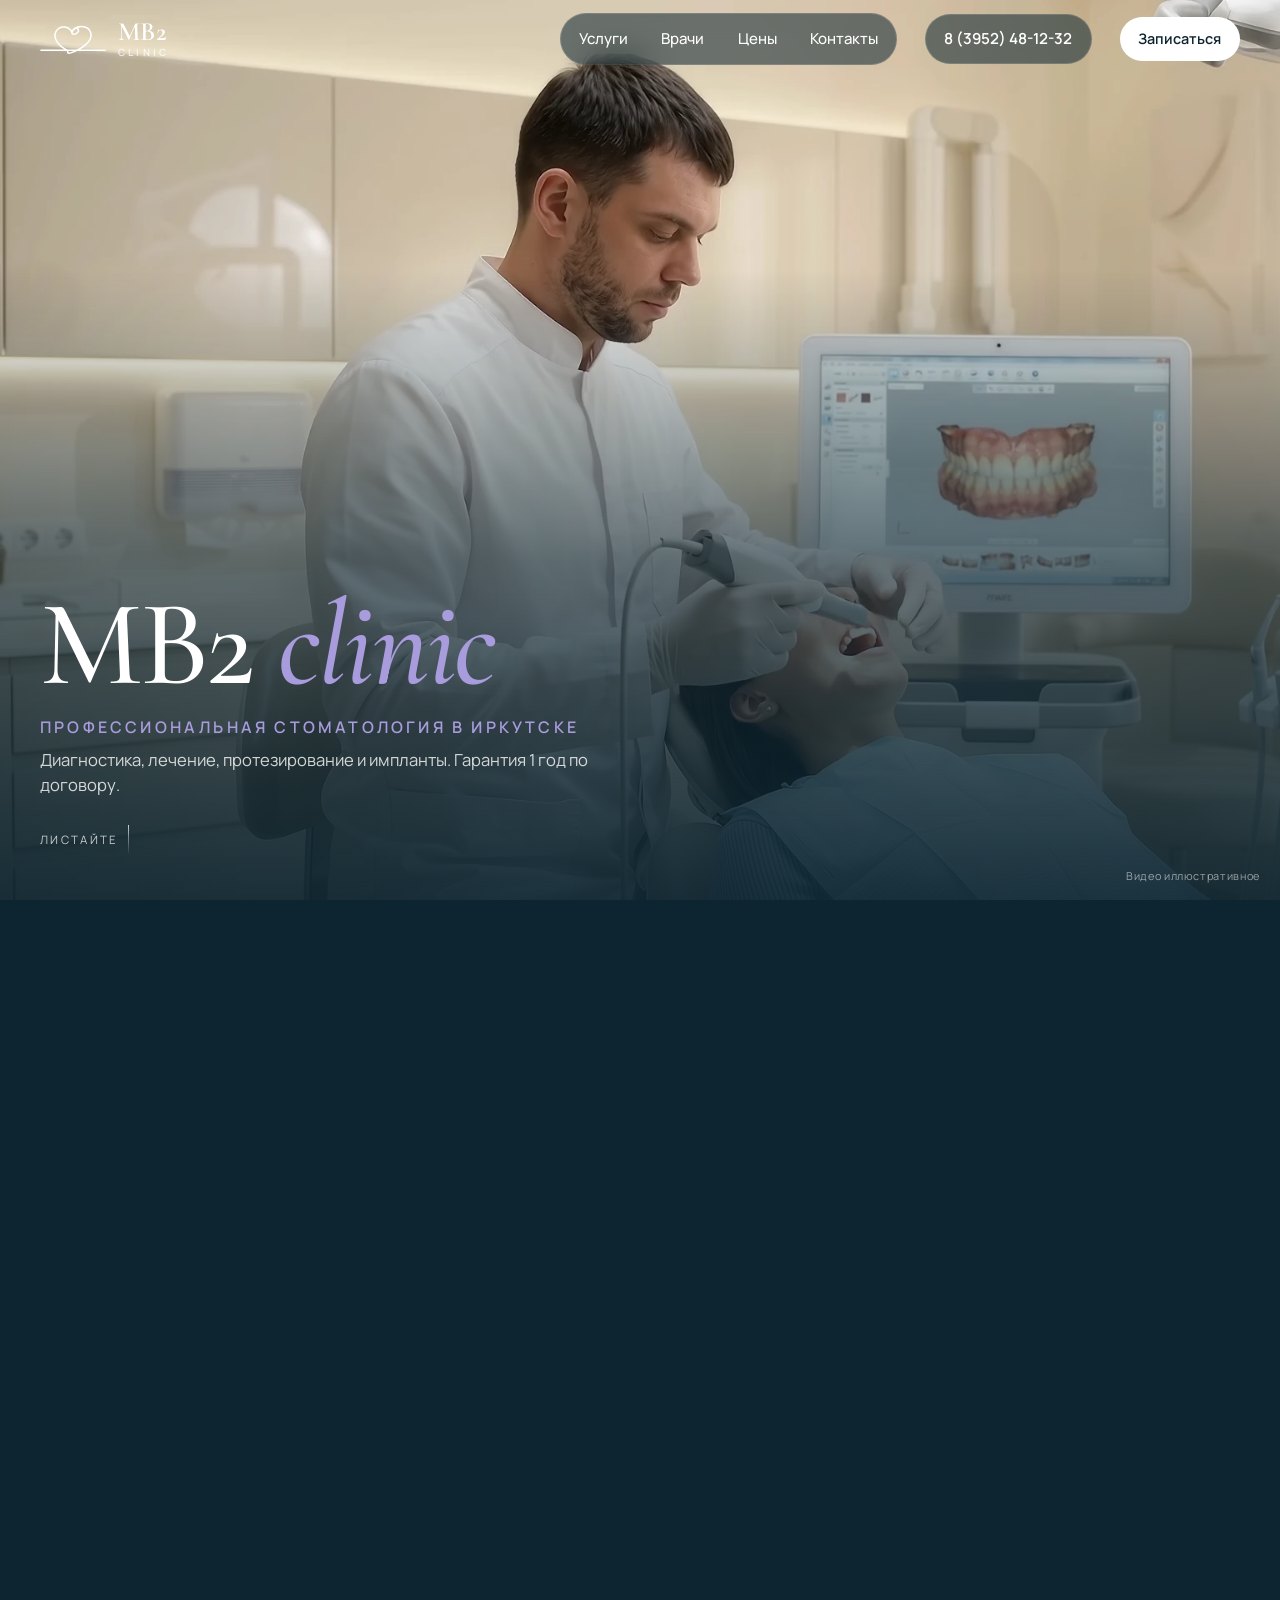
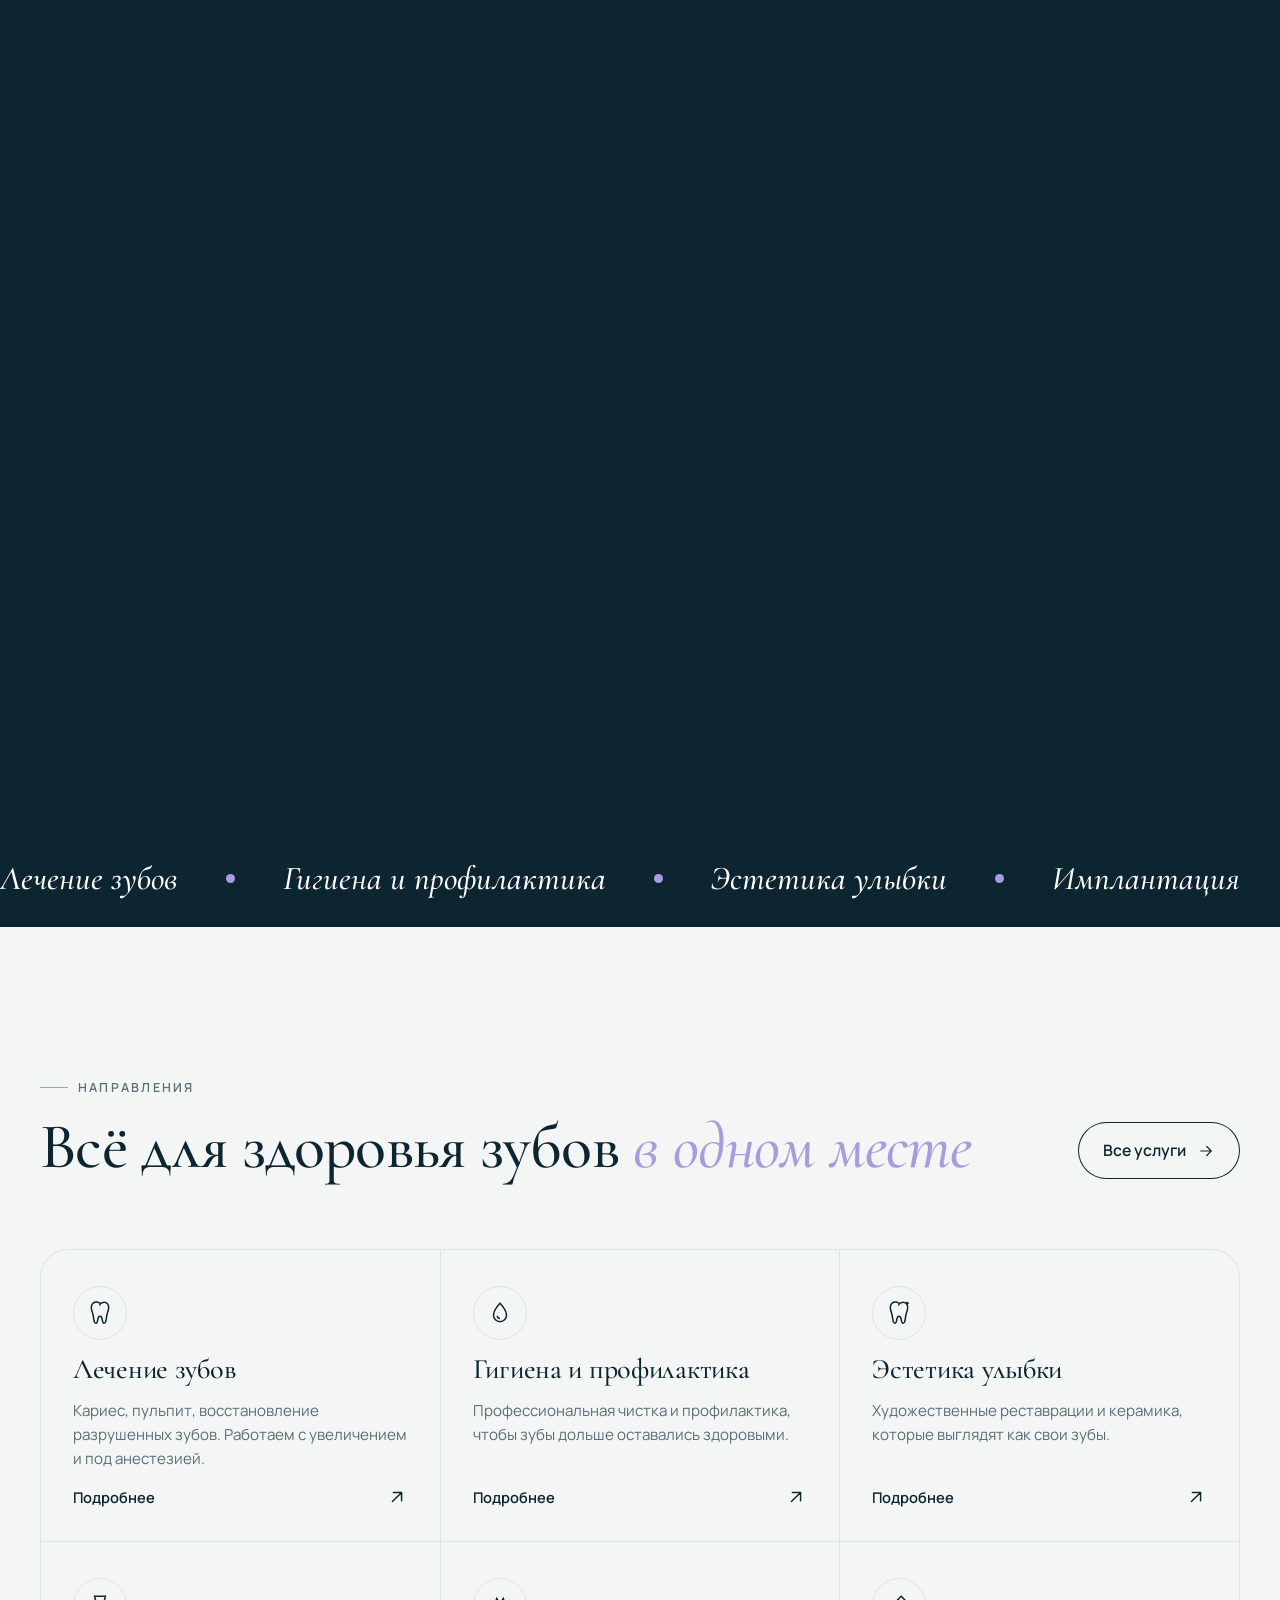
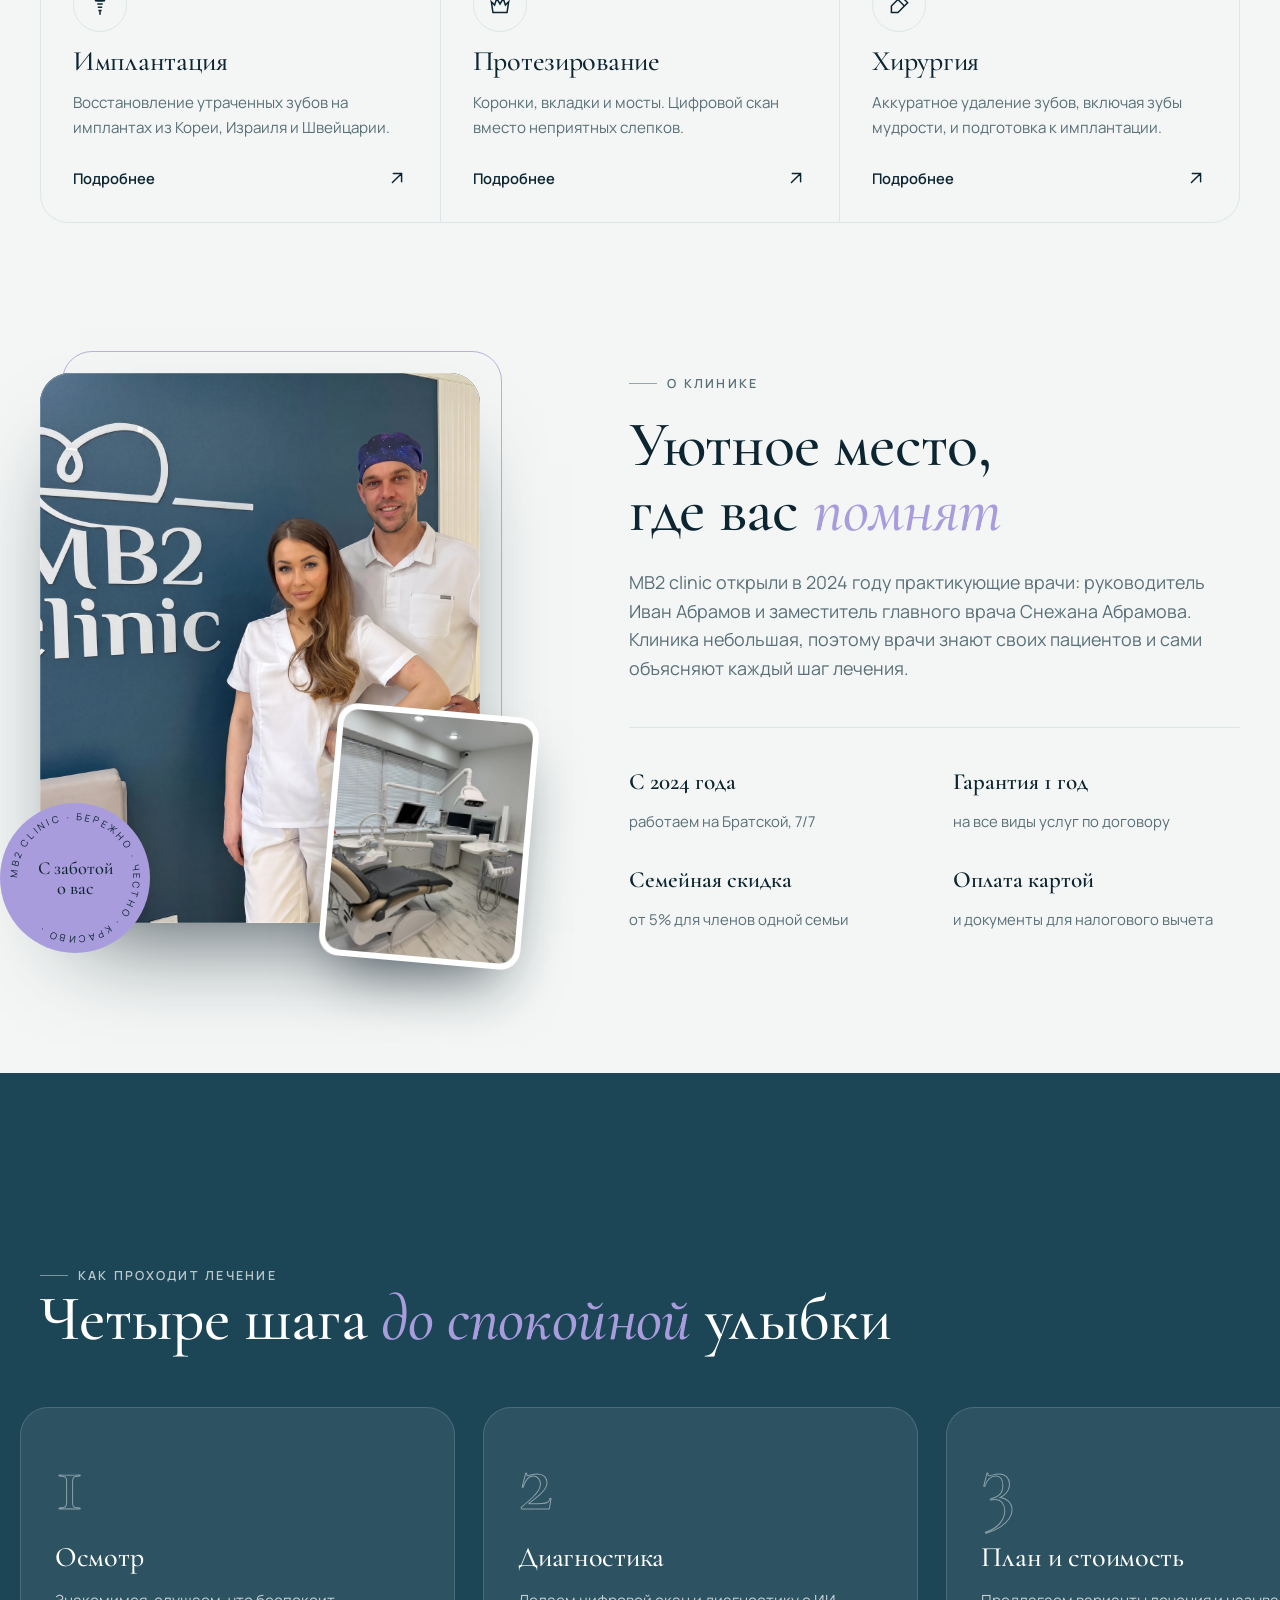
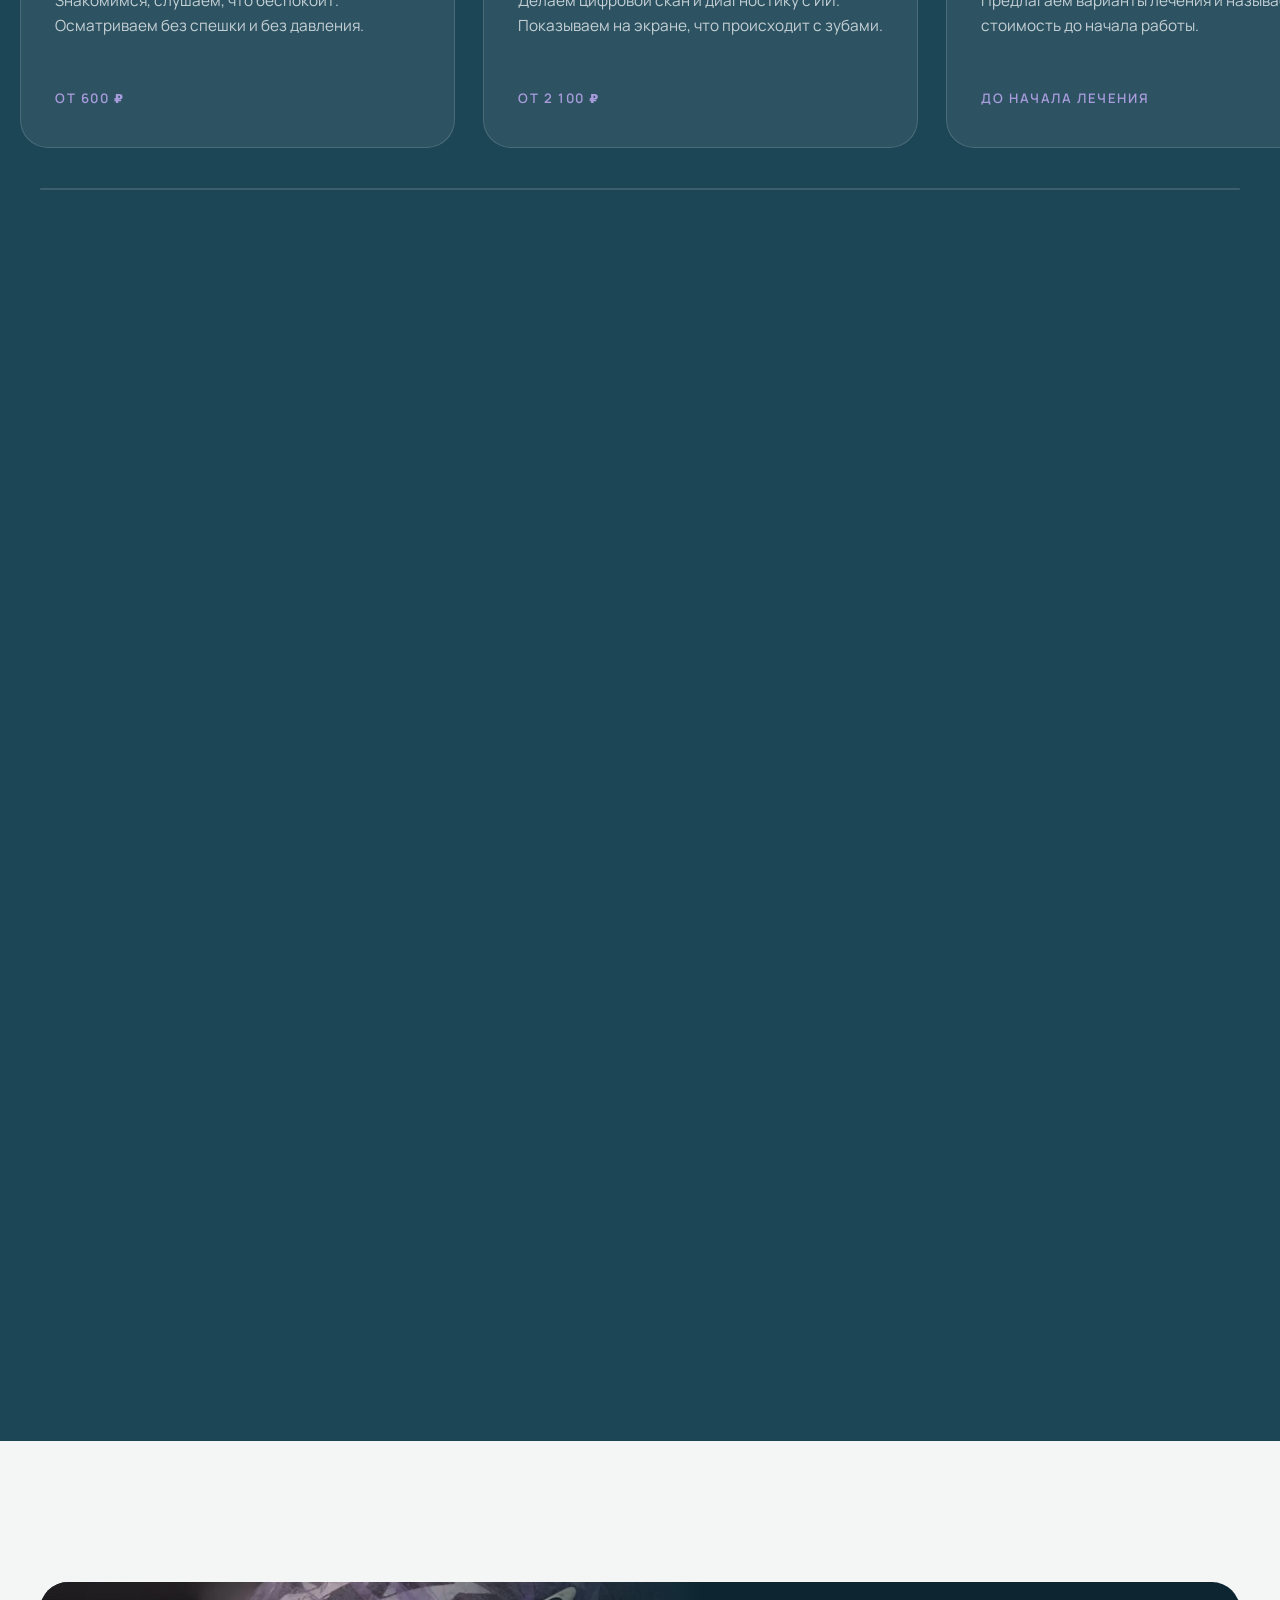
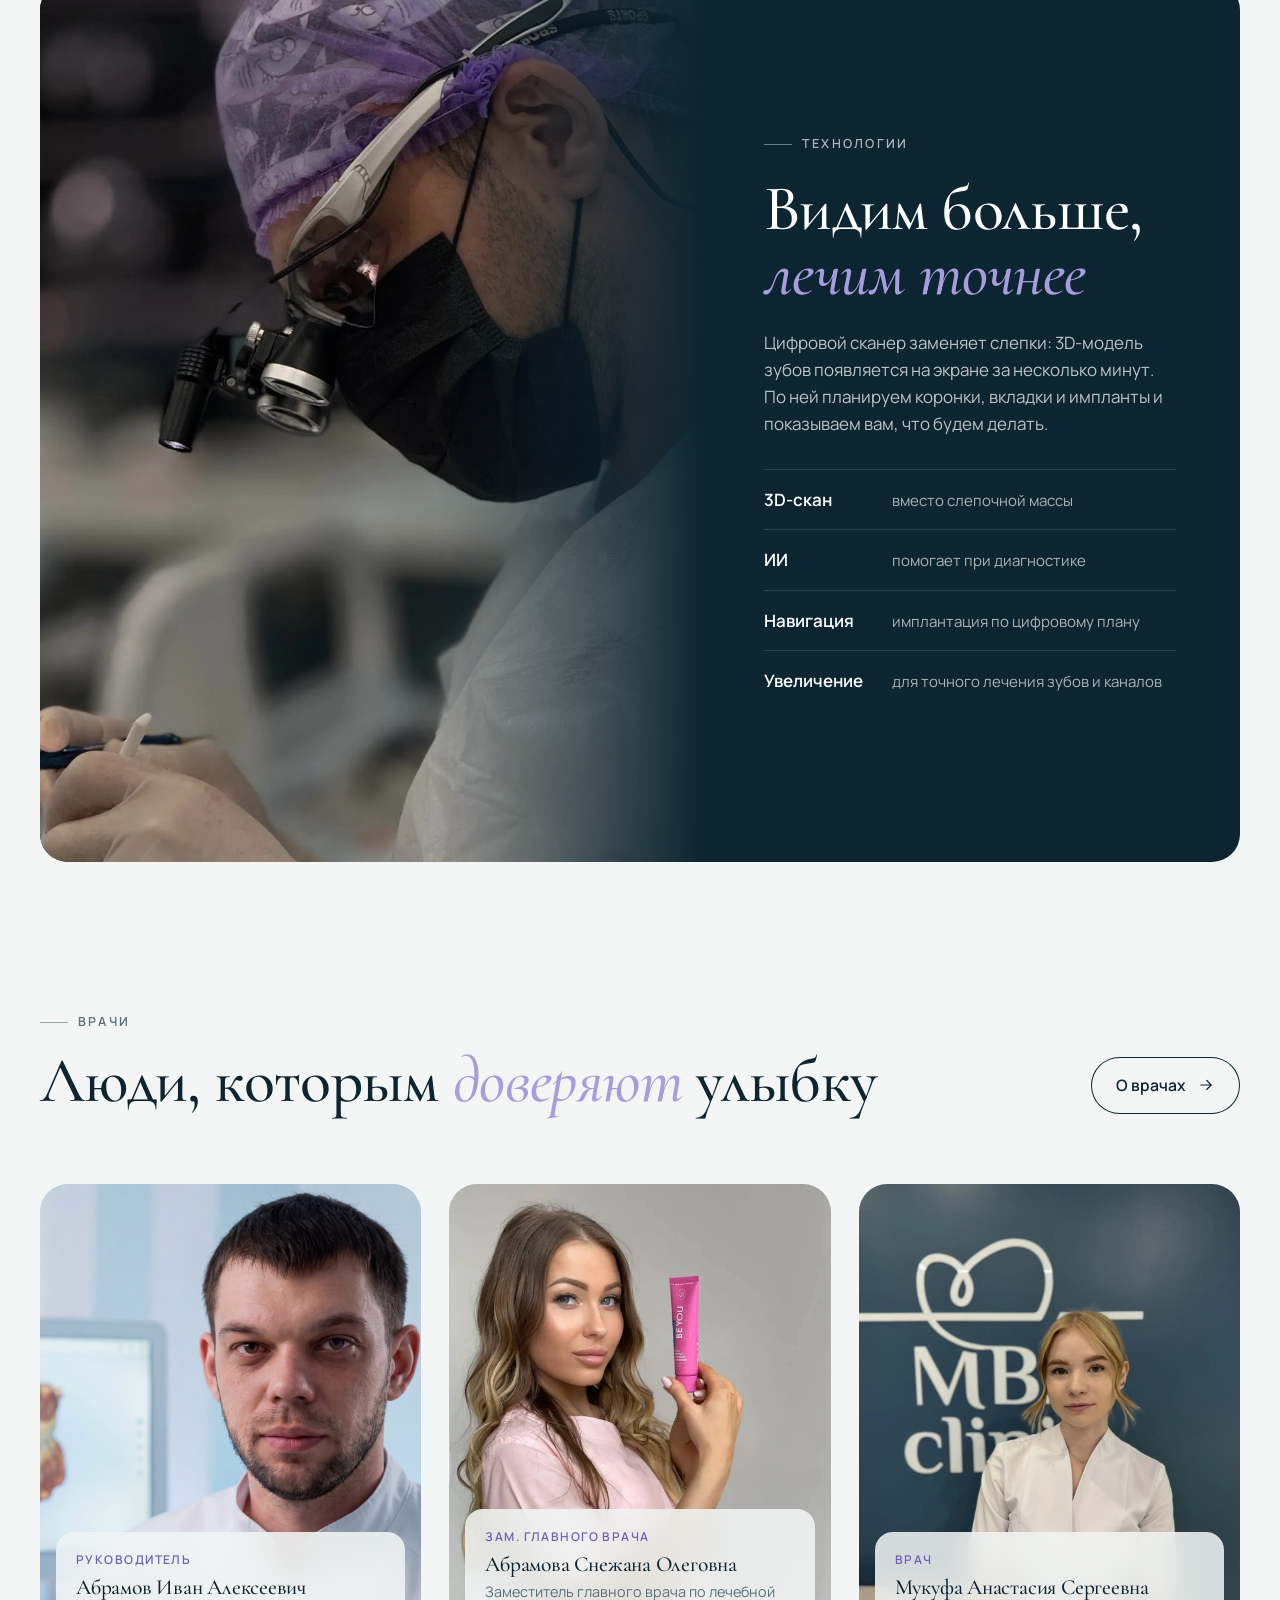
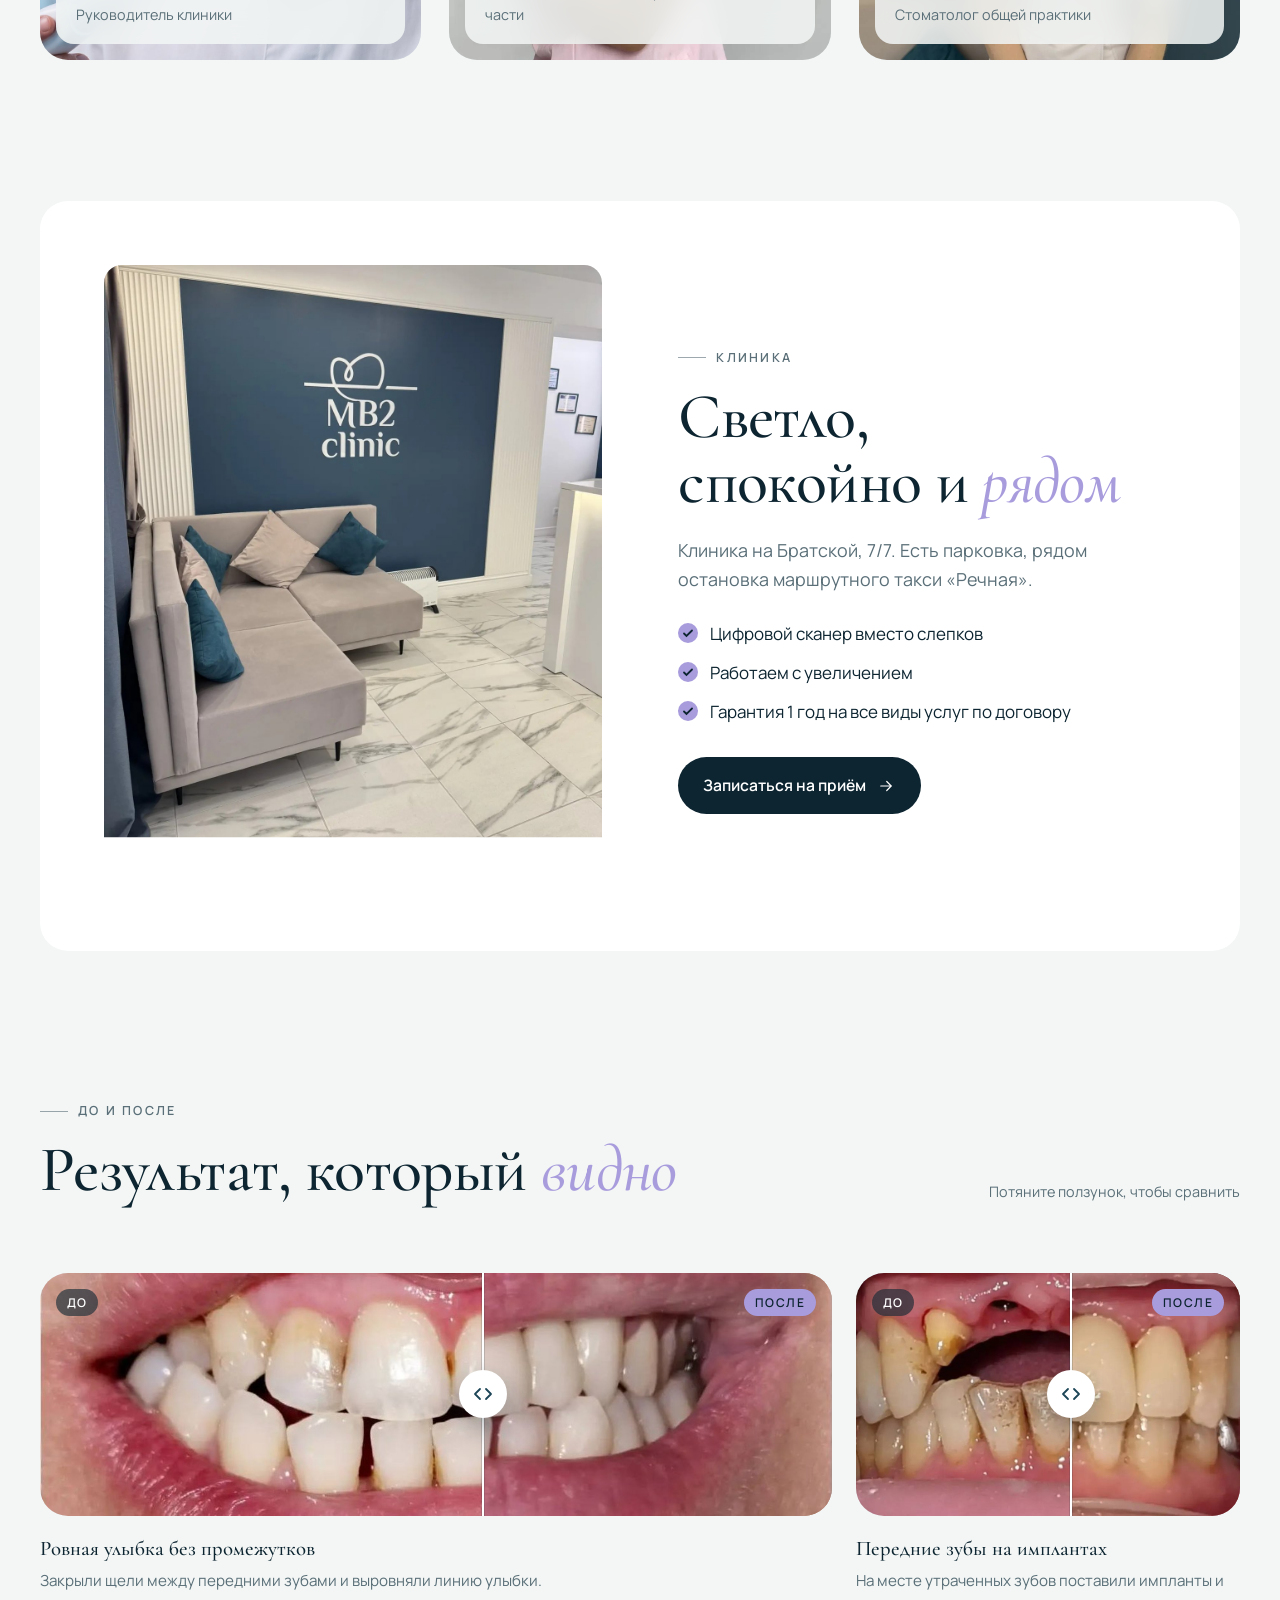
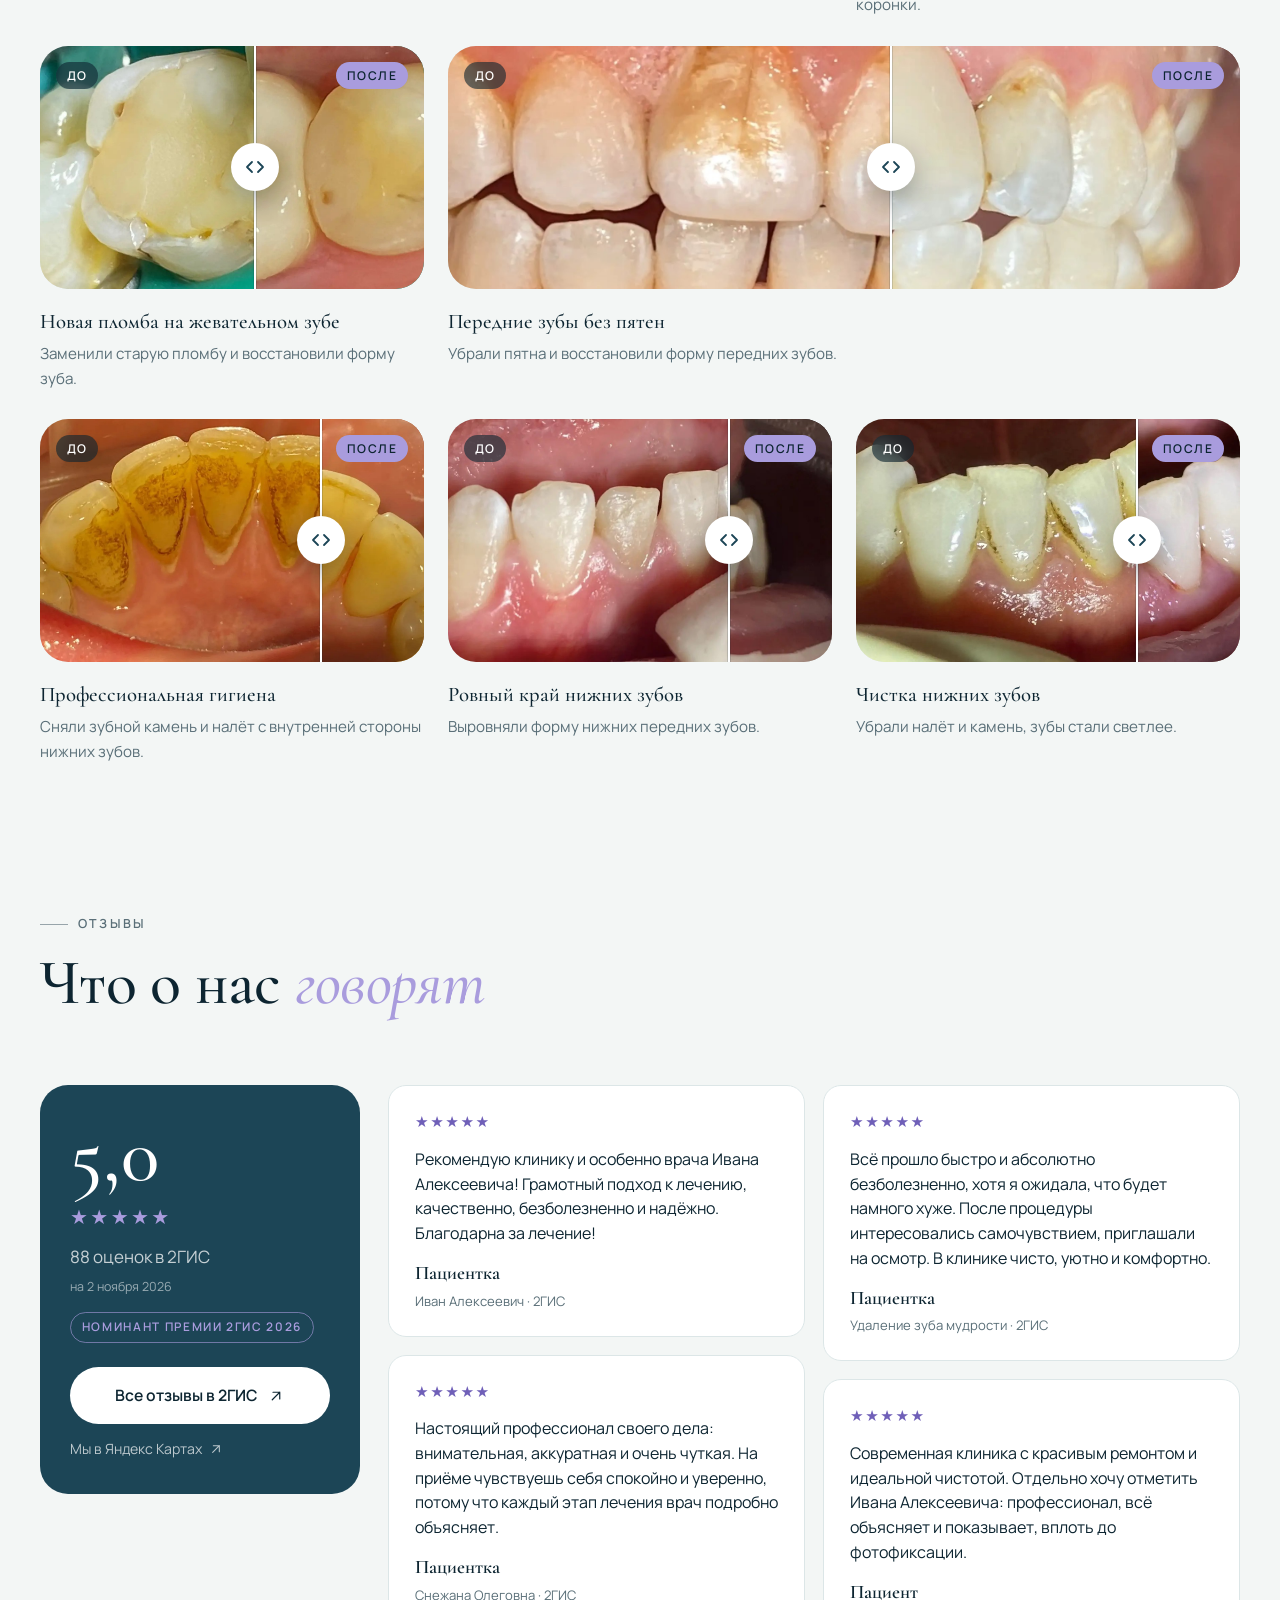
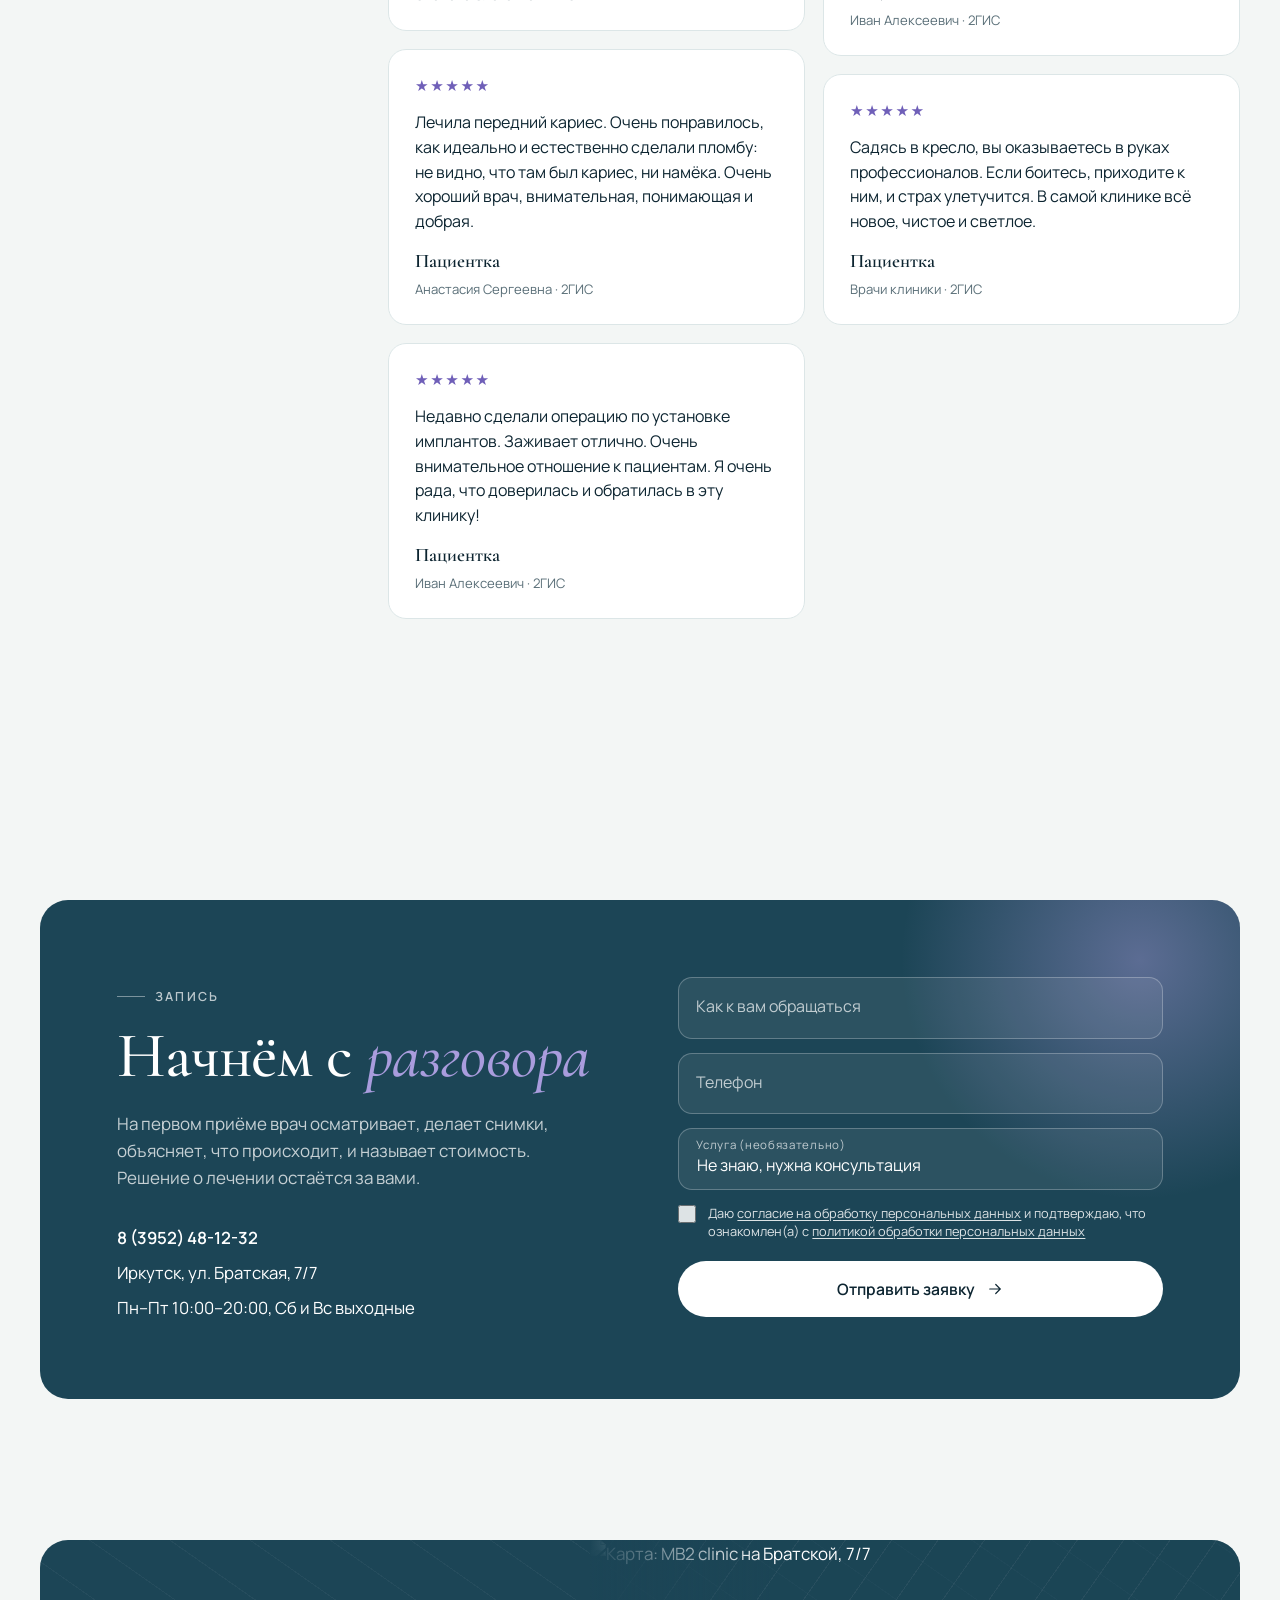
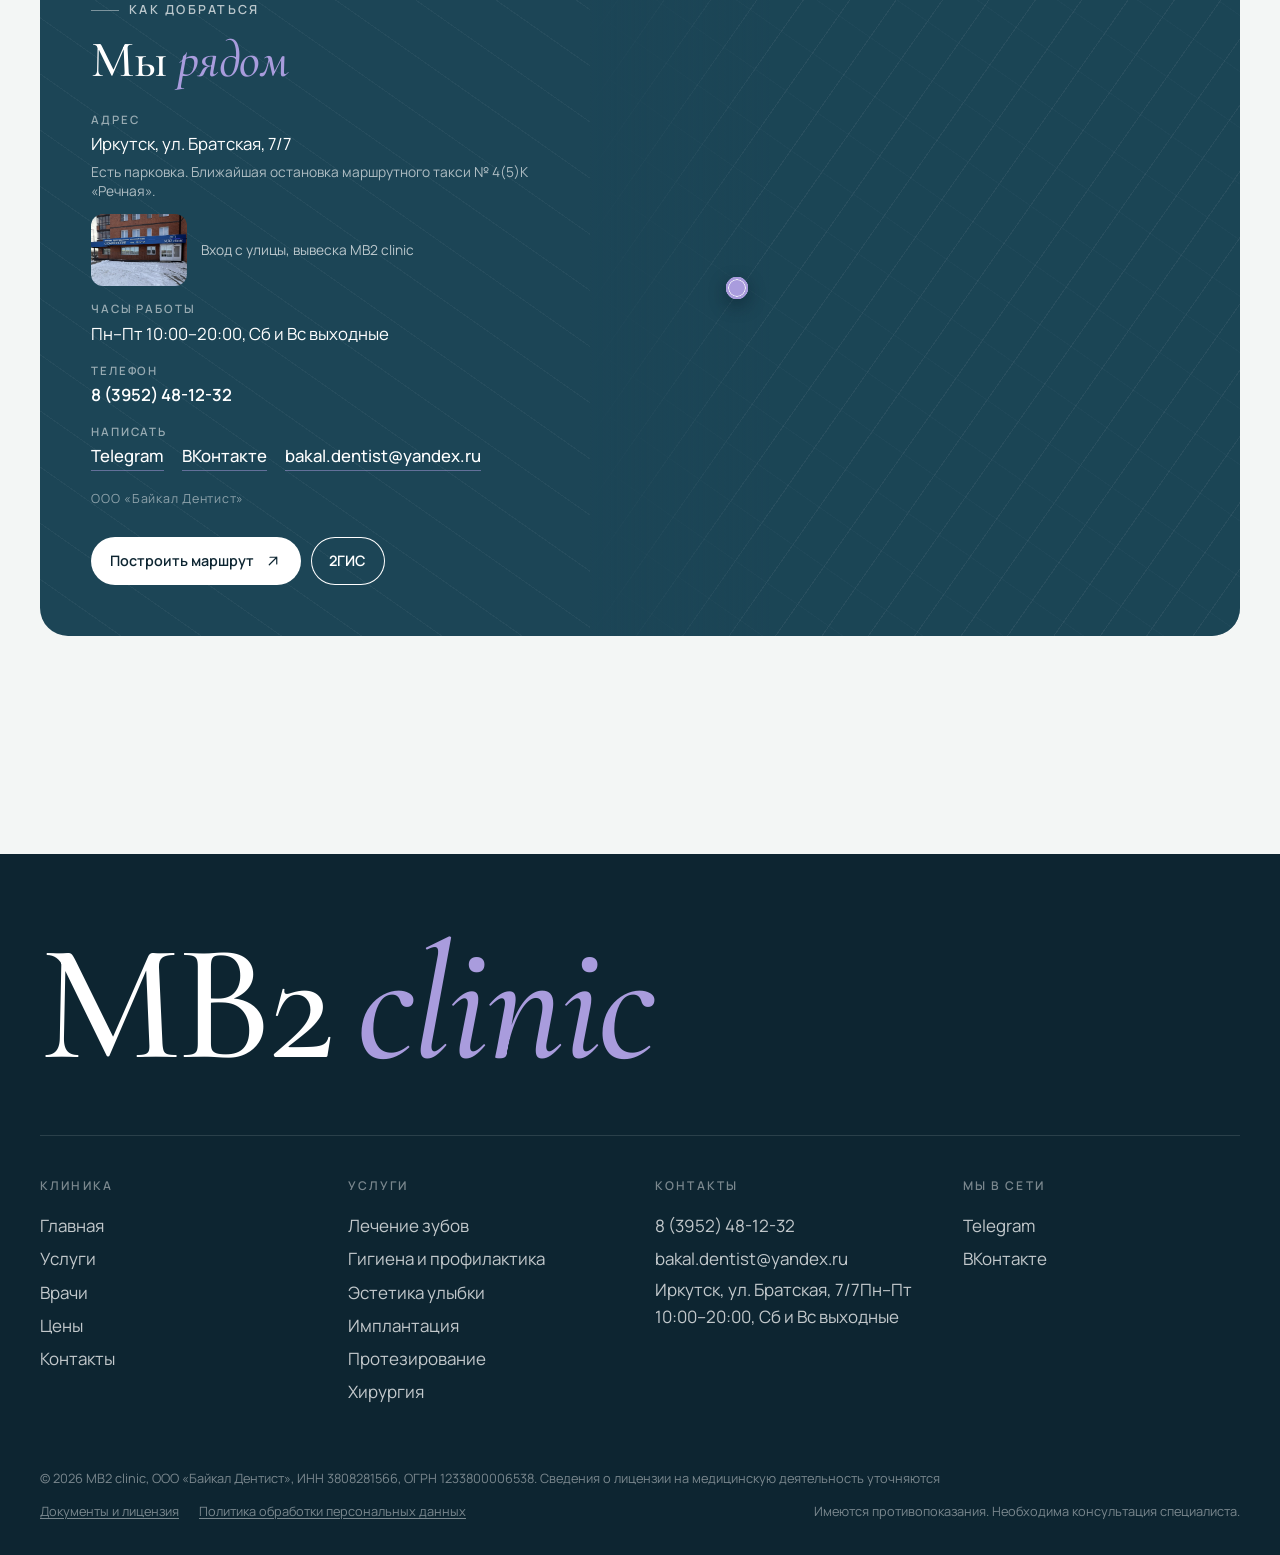
==== commit 63fb5b37: "Обновление: до/после, фото Ивана, блок о клинике Co-Authored-By: Claude Opus 5.5 <noreply@anthropic." ====
--- a/index.html
+++ b/index.html
@@ -12,7 +12,7 @@
 <meta name="theme-color" content="#1C4556">
 <link rel="icon" href="data:image/svg+xml,%3Csvg xmlns='http://www.w3.org/2000/svg' viewBox='0 0 64 64'%3E%3Crect width='64' height='64' rx='14' fill='%231C4556'/%3E%3Ctext x='32' y='42' font-family='Georgia' font-size='26' fill='white' text-anchor='middle'%3EMB2%3C/text%3E%3C/svg%3E">
 <link rel="preload" href="fonts/cormorant-garamond-cyrillic-500-normal.woff2" as="font" type="font/woff2" crossorigin><link rel="preload" href="fonts/manrope-cyrillic-400-normal.woff2" as="font" type="font/woff2" crossorigin>
-<link rel="stylesheet" href="css/style.css?v=1793610313">
+<link rel="stylesheet" href="css/style.css?v=1793716433">
 <script type="application/ld+json">{"@context":"https://schema.org","@type":"Dentist","name":"MB2 clinic","telephone":"8 (3952) 48-12-32","address":{"@type":"PostalAddress","streetAddress":"Иркутск, ул. Братская, 7/7","addressLocality":"Иркутск","addressCountry":"RU"},"openingHours":"Mo-Fr 10:00-20:00","legalName":"Байкал Дентист","image":"img/team.jpg?v=1793037886"}</script>
 </head>
 <body data-page="index">
@@ -120,7 +120,7 @@
  </div>
  <div>
   <span class="eyebrow">О клинике</span>
-  <h2>Небольшая клиника, где вас <em>помнят</em></h2>
+  <h2>Уютное место, где вас <em>помнят</em></h2>
   <p class="lead">MB2 clinic открыли в 2024 году практикующие врачи: руководитель Иван Абрамов и заместитель главного врача Снежана Абрамова. Клиника небольшая, поэтому врачи знают своих пациентов и сами объясняют каждый шаг лечения.</p>
   <div class="facts">
    <div><b>С 2024 года</b><span>работаем на Братской, 7/7</span></div>
@@ -142,7 +142,7 @@
 
 <section class="sec"><div class="wrap">
  <div class="tech" data-reveal>
-  <div class="tech__img"><img src="img/doctor-scanner.jpg?v=1793037888" alt="Врач с интраоральным сканером" loading="lazy"></div>
+  <div class="tech__img"><img src="img/ivan-loupes.jpg?v=1793716397" style="object-position:50% 35%" alt="Иван Абрамов лечит пациента в увеличительных очках" loading="lazy"></div>
   <div class="tech__body">
    <span class="eyebrow">Технологии</span>
    <h2>Видим больше, <em>лечим точнее</em></h2>
@@ -188,6 +188,74 @@
  </div>
 </div></section>
 
+<section class="sec" style="padding-top:0" id="raboty"><div class="wrap">
+ <div class="sec__head"><div><span class="eyebrow">До и после</span><h2>Результат, который <em>видно</em></h2></div><p class="cases__hint">Потяните ползунок, чтобы сравнить</p></div>
+ <div class="cases"><figure class="case case--wide" data-reveal>
+   <div class="ba">
+    <img src="img/ba/case1-before.jpg?v=1793079605" alt="До лечения" loading="lazy" width="1241" height="611">
+    <img class="ba__after" src="img/ba/case1-after.jpg?v=1793079605" alt="После лечения" loading="lazy" width="1241" height="611">
+    <span class="ba__tag ba__tag--before" aria-hidden="true">До</span><span class="ba__tag ba__tag--after" aria-hidden="true">После</span>
+    <span class="ba__line" aria-hidden="true"><i></i></span>
+    <input type="range" min="0" max="100" value="50" aria-label="Сравнить до и после: Ровная улыбка без промежутков">
+   </div>
+   <figcaption><b>Ровная улыбка без промежутков</b><span>Закрыли щели между передними зубами и выровняли линию улыбки.</span></figcaption>
+  </figure><figure class="case" data-reveal>
+   <div class="ba">
+    <img src="img/ba/case2-before.jpg?v=1793079605" alt="До лечения" loading="lazy" width="1020" height="771">
+    <img class="ba__after" src="img/ba/case2-after.jpg?v=1793079605" alt="После лечения" loading="lazy" width="1020" height="771">
+    <span class="ba__tag ba__tag--before" aria-hidden="true">До</span><span class="ba__tag ba__tag--after" aria-hidden="true">После</span>
+    <span class="ba__line" aria-hidden="true"><i></i></span>
+    <input type="range" min="0" max="100" value="50" aria-label="Сравнить до и после: Передние зубы на имплантах">
+   </div>
+   <figcaption><b>Передние зубы на имплантах</b><span>На месте утраченных зубов поставили импланты и коронки.</span></figcaption>
+  </figure><figure class="case" data-reveal>
+   <div class="ba">
+    <img src="img/ba/case5-before.jpg?v=1793716397" alt="До лечения" loading="lazy" width="1872" height="912">
+    <img class="ba__after" src="img/ba/case5-after.jpg?v=1793716397" alt="После лечения" loading="lazy" width="1872" height="912">
+    <span class="ba__tag ba__tag--before" aria-hidden="true">До</span><span class="ba__tag ba__tag--after" aria-hidden="true">После</span>
+    <span class="ba__line" aria-hidden="true"><i></i></span>
+    <input type="range" min="0" max="100" value="50" aria-label="Сравнить до и после: Новая пломба на жевательном зубе">
+   </div>
+   <figcaption><b>Новая пломба на жевательном зубе</b><span>Заменили старую пломбу и восстановили форму зуба.</span></figcaption>
+  </figure><figure class="case case--wide" data-reveal>
+   <div class="ba">
+    <img src="img/ba/case4-before.jpg?v=1793716397" alt="До лечения" loading="lazy" width="1872" height="912">
+    <img class="ba__after" src="img/ba/case4-after.jpg?v=1793716397" alt="После лечения" loading="lazy" width="1872" height="912">
+    <span class="ba__tag ba__tag--before" aria-hidden="true">До</span><span class="ba__tag ba__tag--after" aria-hidden="true">После</span>
+    <span class="ba__line" aria-hidden="true"><i></i></span>
+    <input type="range" min="0" max="100" value="50" aria-label="Сравнить до и после: Передние зубы без пятен">
+   </div>
+   <figcaption><b>Передние зубы без пятен</b><span>Убрали пятна и восстановили форму передних зубов.</span></figcaption>
+  </figure><figure class="case" data-reveal>
+   <div class="ba">
+    <img src="img/ba/case6-before.jpg?v=1793716397" alt="До лечения" loading="lazy" width="1872" height="912">
+    <img class="ba__after" src="img/ba/case6-after.jpg?v=1793716397" alt="После лечения" loading="lazy" width="1872" height="912">
+    <span class="ba__tag ba__tag--before" aria-hidden="true">До</span><span class="ba__tag ba__tag--after" aria-hidden="true">После</span>
+    <span class="ba__line" aria-hidden="true"><i></i></span>
+    <input type="range" min="0" max="100" value="50" aria-label="Сравнить до и после: Профессиональная гигиена">
+   </div>
+   <figcaption><b>Профессиональная гигиена</b><span>Сняли зубной камень и налёт с внутренней стороны нижних зубов.</span></figcaption>
+  </figure><figure class="case" data-reveal>
+   <div class="ba">
+    <img src="img/ba/case3-before.jpg?v=1793716397" alt="До лечения" loading="lazy" width="1140" height="852">
+    <img class="ba__after" src="img/ba/case3-after.jpg?v=1793716397" alt="После лечения" loading="lazy" width="1140" height="852">
+    <span class="ba__tag ba__tag--before" aria-hidden="true">До</span><span class="ba__tag ba__tag--after" aria-hidden="true">После</span>
+    <span class="ba__line" aria-hidden="true"><i></i></span>
+    <input type="range" min="0" max="100" value="50" aria-label="Сравнить до и после: Ровный край нижних зубов">
+   </div>
+   <figcaption><b>Ровный край нижних зубов</b><span>Выровняли форму нижних передних зубов.</span></figcaption>
+  </figure><figure class="case" data-reveal>
+   <div class="ba">
+    <img src="img/ba/case7-before.jpg?v=1793716397" alt="До лечения" loading="lazy" width="1872" height="912">
+    <img class="ba__after" src="img/ba/case7-after.jpg?v=1793716397" alt="После лечения" loading="lazy" width="1872" height="912">
+    <span class="ba__tag ba__tag--before" aria-hidden="true">До</span><span class="ba__tag ba__tag--after" aria-hidden="true">После</span>
+    <span class="ba__line" aria-hidden="true"><i></i></span>
+    <input type="range" min="0" max="100" value="50" aria-label="Сравнить до и после: Чистка нижних зубов">
+   </div>
+   <figcaption><b>Чистка нижних зубов</b><span>Убрали налёт и камень, зубы стали светлее.</span></figcaption>
+  </figure></div>
+ <button class="btn btn--ghost cases__more" type="button">Ещё работы (4)</button>
+</div></section>
 <section class="sec" style="padding-top:0" id="otzyvy"><div class="wrap">
  <div class="sec__head"><div><span class="eyebrow">Отзывы</span><h2>Что о нас <em>говорят</em></h2></div></div>
  <div class="reviews2">
@@ -306,6 +374,6 @@
 <script src="js/vendor/gsap.min.js"></script>
 <script src="js/vendor/ScrollTrigger.min.js"></script>
 <script src="js/vendor/lenis.min.js"></script>
-<script src="js/main.js?v=1793588996"></script>
+<script src="js/main.js?v=1793716438"></script>
 </body>
 </html>
--- a/css/style.css
+++ b/css/style.css
@@ -767,3 +767,17 @@
 /* заголовки внутренних страниц: каждая строка с новой строки (раньше строки склеивались без пробела) */
 .phero h1 .ln{display:block;overflow:hidden;padding-bottom:.06em}
 .phero h1 .ln>span{display:inline-block}
+
+/* ---- до/после: 7 работ. На компьютере сетка 3 колонки, две широкие карточки; на телефоне сначала 3, остальные по кнопке ---- */
+.cases{grid-template-columns:repeat(3,minmax(0,1fr));gap:28px 24px}
+.cases .ba{height:clamp(200px,19vw,290px)}
+.case--wide{grid-column:span 2}
+.case figcaption b{font-size:1.3rem}
+.cases__more{display:none;margin:26px auto 0}
+@media (max-width:860px){
+ .cases{grid-template-columns:1fr;gap:26px}
+ .case--wide{grid-column:auto}
+ .cases .ba{height:auto;aspect-ratio:3/2}
+ .cases:not(.is-open) .case:nth-child(n+4){display:none}
+ .cases:not(.is-open)~.cases__more{display:flex}
+}
